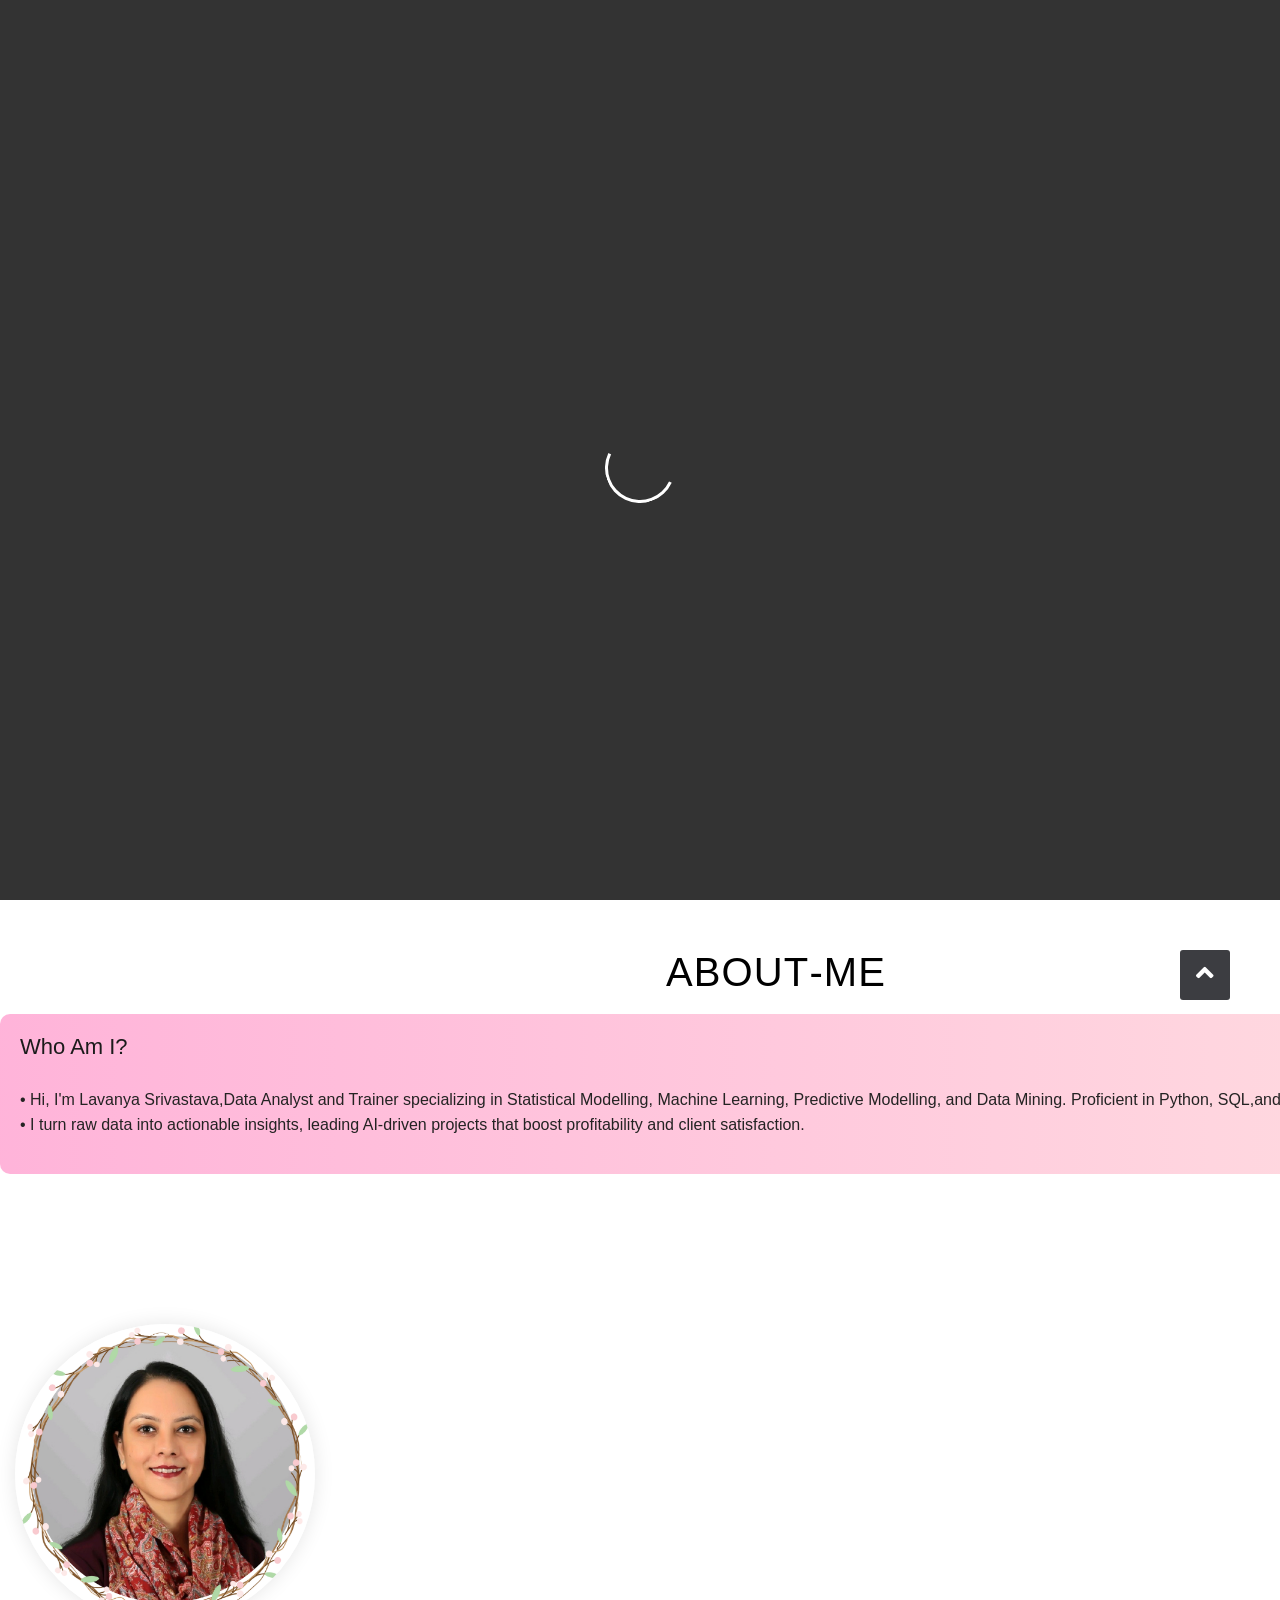
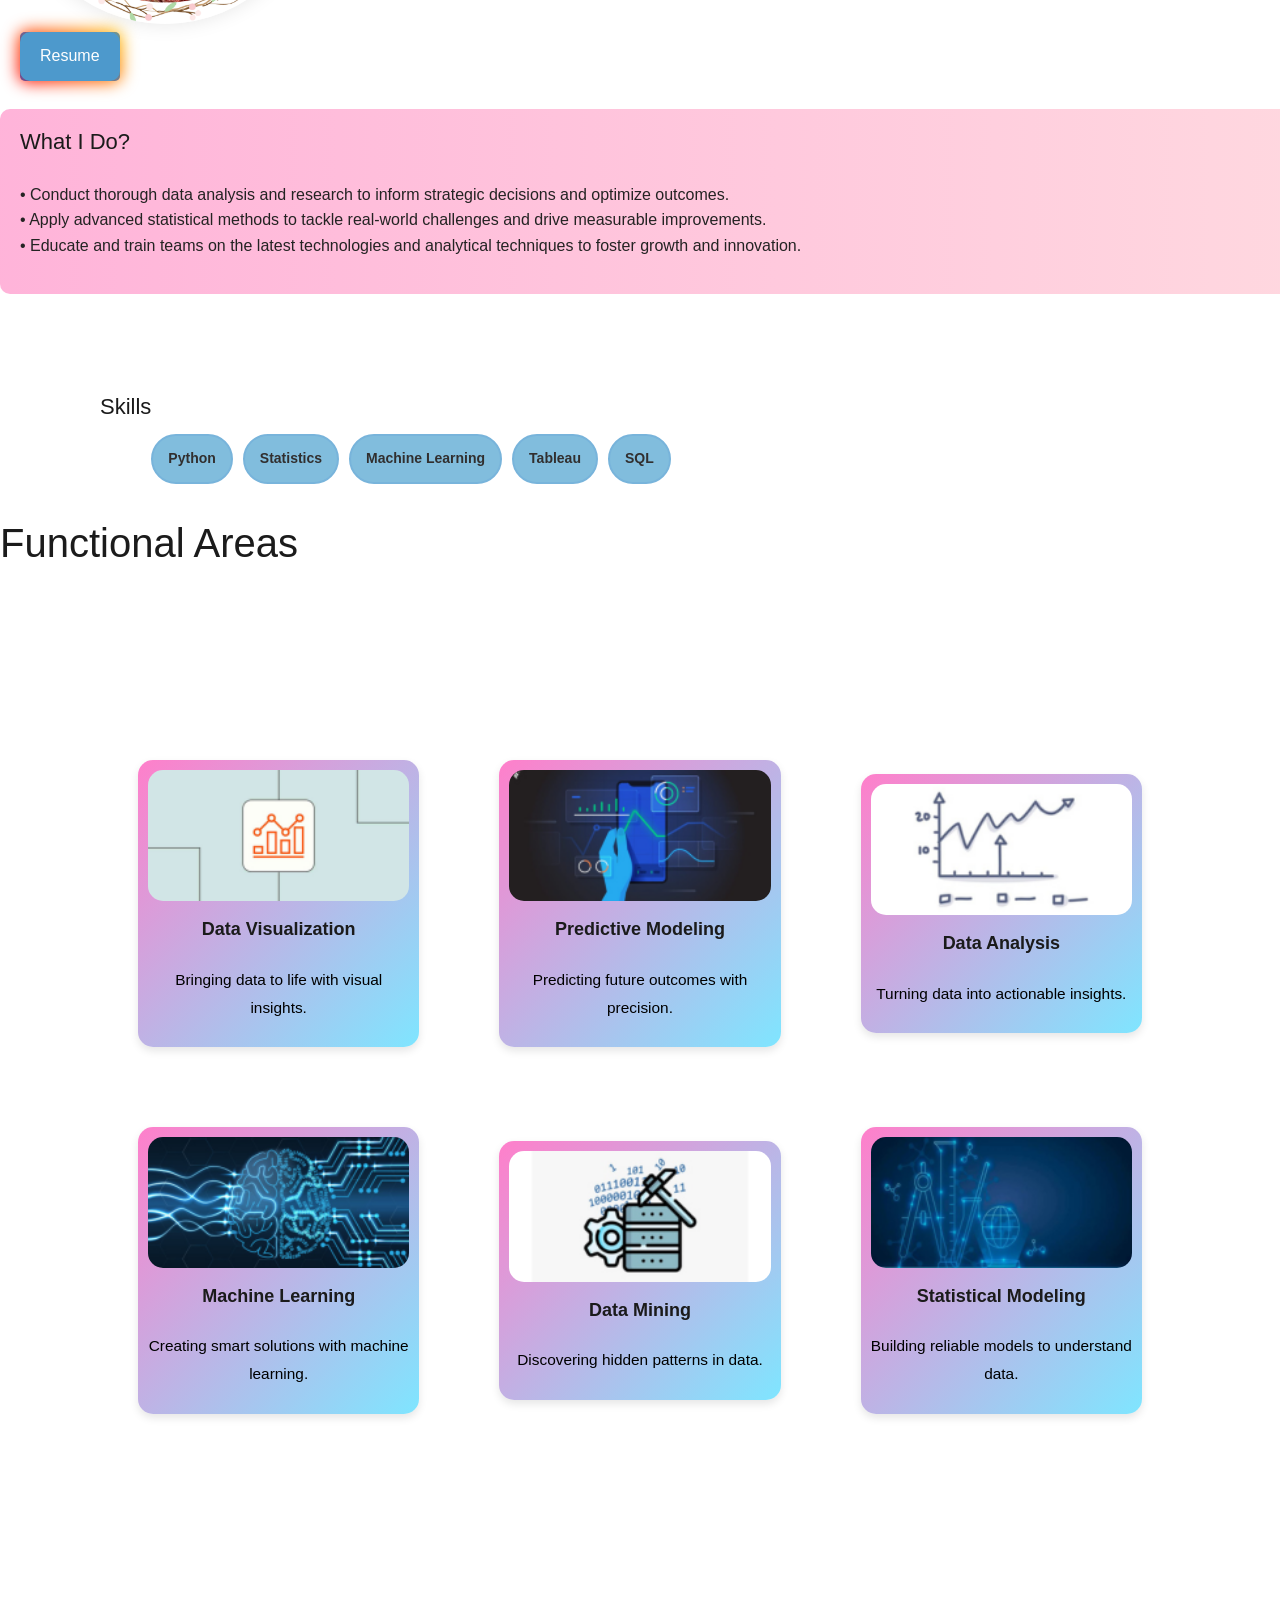
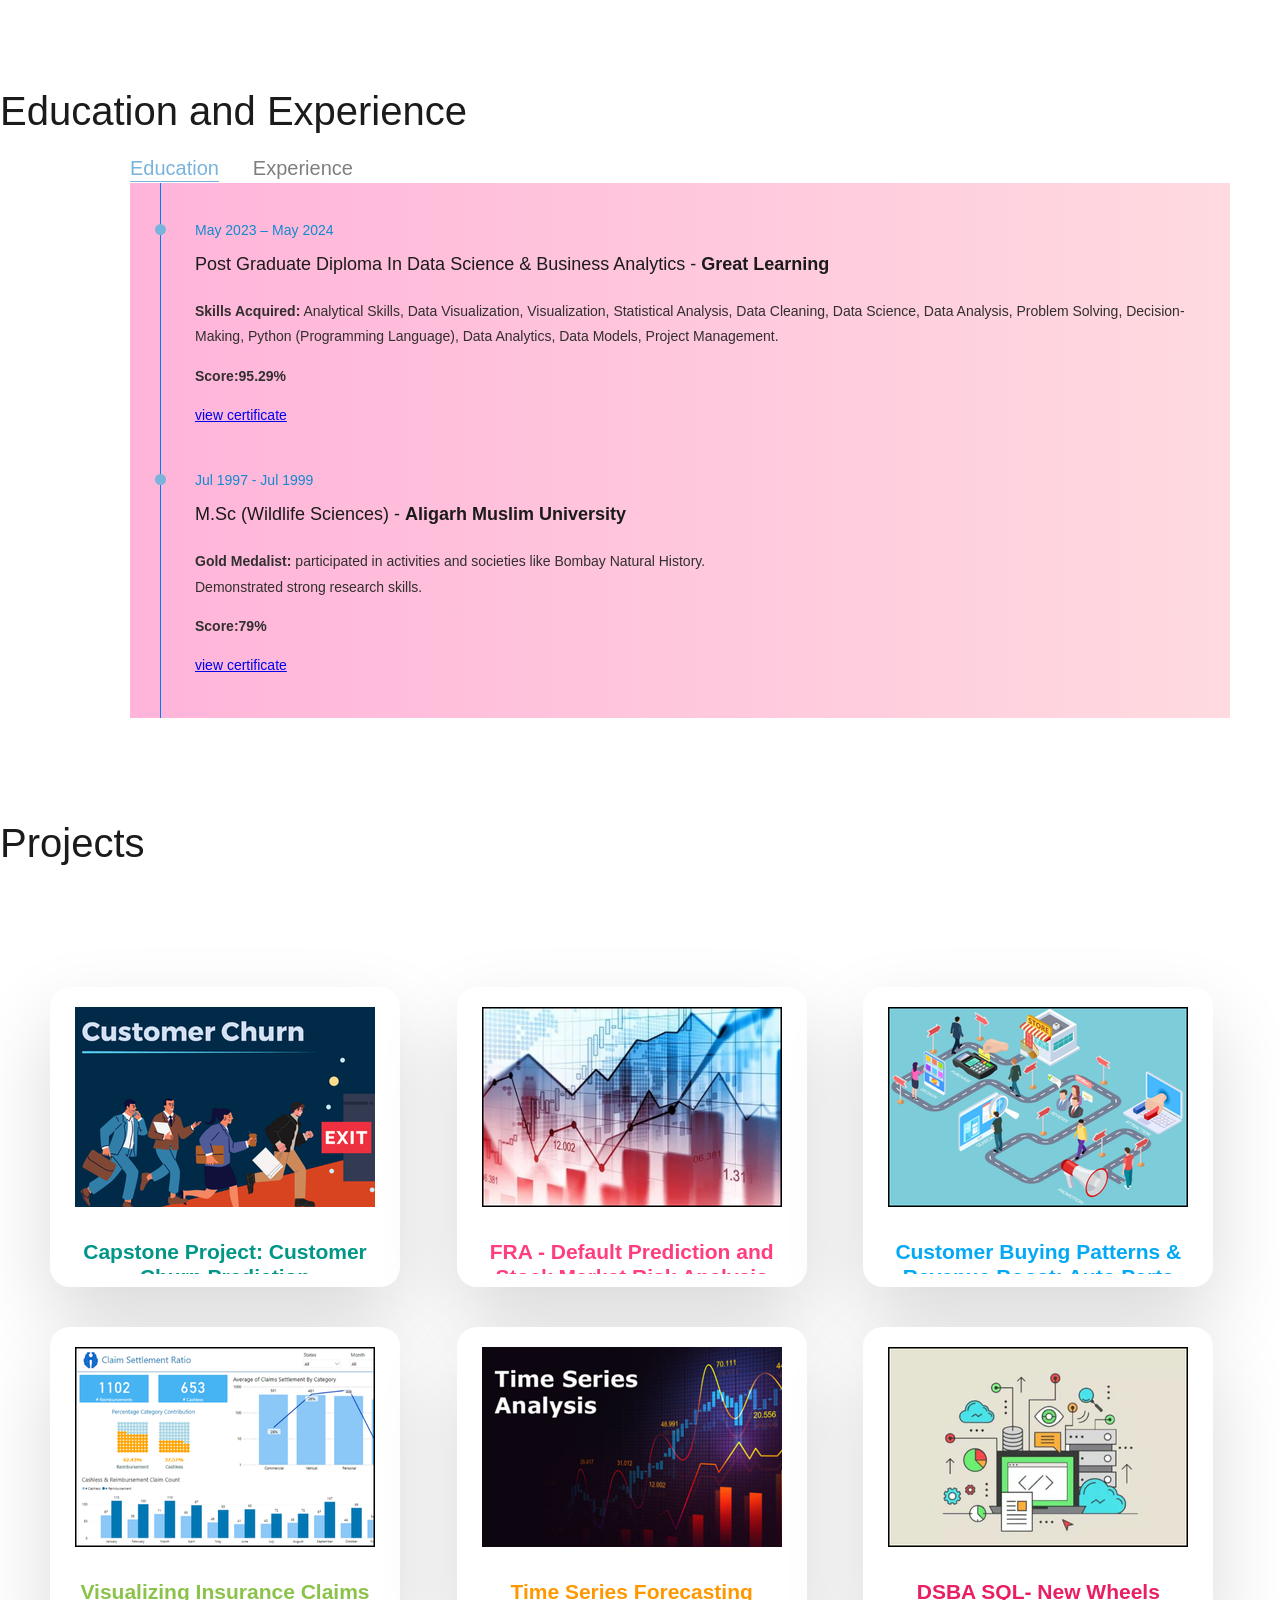
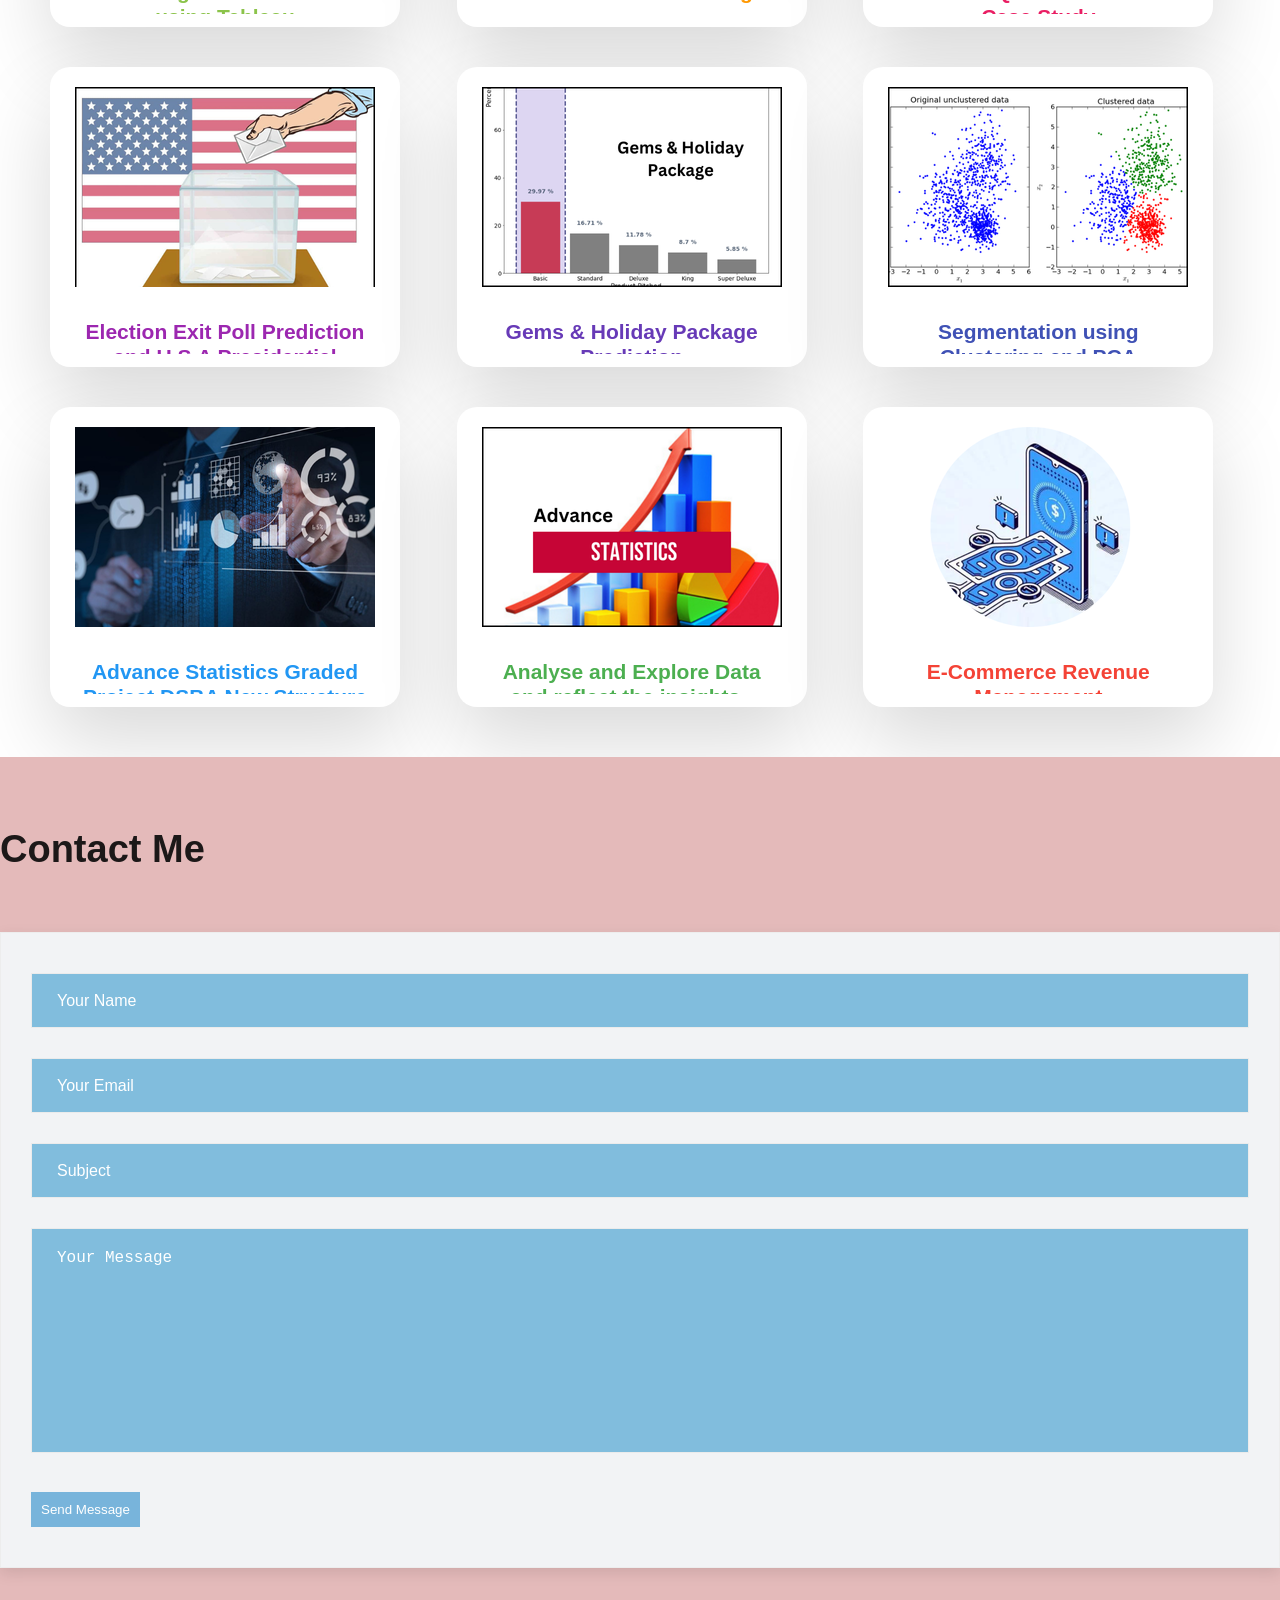
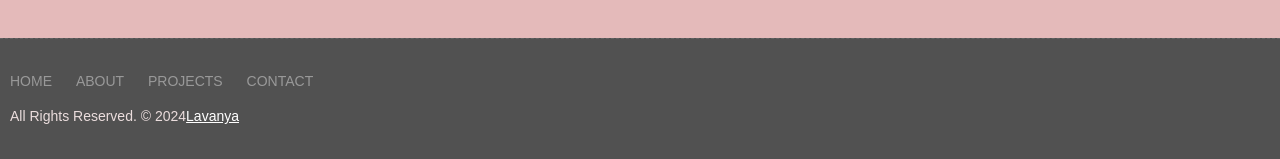
==== index.html @ cb9bb20f "Lavanya PortFolio" ====
<!DOCTYPE html>
<html lang="en">
<head>
<!-- Basic -->
<meta charset="utf-8">
<meta http-equiv="X-UA-Compatible" content="IE=edge">

<!-- Mobile Metas -->
<meta name="viewport" content="width=device-width, minimum-scale=1.0, maximum-scale=1.0, user-scalable=no">

<!-- Site Metas -->
<title> Lavanya Portfolio </title>
<meta name="keywords" content="">
<meta name="description" content="">
<meta name="author" content="">

<!-- Site Icons -->
<link rel="shortcut icon" href="images/logo.png" type="image/x-icon" style="border-radius: 50%;" />
<link rel="apple-touch-icon" href="images/apple-touch-icon.png">

<!-- Bootstrap CSS -->
<link rel="stylesheet" href="css/bootstrap.min.css">
<!-- Site CSS -->
<link rel="stylesheet" href="css/style.css">


<link rel="stylesheet" href="https://cdnjs.cloudflare.com/ajax/libs/font-awesome/5.15.3/css/all.min.css" />

<!-- Add Font Awesome CSS -->
<link rel="stylesheet" href="https://cdnjs.cloudflare.com/ajax/libs/font-awesome/5.15.3/css/all.min.css">
    <link rel="stylesheet" href="https://cdnjs.cloudflare.com/ajax/libs/font-awesome/5.15.4/css/all.min.css" integrity="sha512-Yh+uHI41h/iIyAo+Wwy6Gp0iqyQj8bUS3UitBzSQV31hOMV66GzeWJshlUk41omnhJ5KWjIGQ8m3orvNZos4xA==" crossorigin="anonymous" referrerpolicy="no-referrer" />


</head>
<!-- Google tag (gtag.js) -->
<script async src="https://www.googletagmanager.com/gtag/js?id=G-E72XQ9P5CW"></script>
<script>
    window.dataLayer = window.dataLayer || [];
    function gtag() { dataLayer.push(arguments); }
    gtag('js', new Date());

    gtag('config', 'G-E72XQ9P5CW');
</script>

<!--main website code starts-->

<body id="page-top" class="politics_version">

    <!-- LOADER -->
    <div id="preloader">
        <div id="main-ld">
            <div id="loader"></div>
        </div>
    </div><!-- end loader -->
    <!-- END LOADER -->

    <!--custom gpt-->
    <script>
        window.GPTTConfig = {
            uuid: "3f1c88c50da64a1597ef0f6cba56510e",
        }
    </script>
    <script src="https://app.gpt-trainer.com/widget-asset.min.js" defer>
    </script>

    <!-- Navigation -->
    <nav class="navbar navbar-expand-lg navbar-dark fixed-top" id="mainNav">
      <div class="header">
        <ul class="navigation">
            <li><a href="#home">Home</a></li>
            <li><a href="#about">About me</a></li>
            <li><a href="#experience">Experience</a></li>
        <li><a href="#Project">Projects</a></li>
            <li><a href="#contact">Contact</a></li>
            <span class="toggleMenu"></span>
        </ul>
        <script>
        let toggleMenu = document.querySelector('.toggleMenu');
            let navigation = document.querySelector('.navigation');
            toggleMenu.onclick=function(){
                navigation.classList.toggle('active');
            }
            </script>
   <script>
    document.addEventListener('DOMContentLoaded', function() {
    const aboutSection = document.querySelector('.about'); // Select the About section
    const defaultScrollHeight = 500; // Adjust this value as needed

    // Scroll to the About section with a default scroll height on page load
    window.scrollTo({
        top: aboutSection.offsetTop + defaultScrollHeight,
        behavior: 'auto' // 'auto' can be used for immediate scroll without animation
    });
});


    </script>
       
    </div>
        
    </nav>  
<!--End of Navigation-->

<!--Home-Section-->
    <section id="home" class="main-banner parallaxie" style="background: url('images/bg1.jpg')">
      <div class="heading">
          <h1>Hello !</h1>
          <p>
           <b>I'm Lavanya Srivastava.</b> Welcome to my website. 

            <br>Scroll down to know more about my work!
            </p>


          <h3 class="cd-headline clip is-full-width">
              <span>I do</span>
              <span class="cd-words-wrapper">
                  <b class="is-visible">Data Analysis</b>
                  <b>Data Visualization</b>
                  <b>Data Mining</b>
                  <b>Statistical Modelling</b>
                  <b>Machine Learning</b>
                  <b>Predictive Modelling</b>
                  <!-- Add more skills-->
              </span>
          </h3>

        

          <!-- <div class="button-wrapper text-center">
              <a id="hireMeLink" href="#" class="btn btn-primary">Ping me</a>
          </div> -->
          <!-- Icon links -->
          <div class="icon-links">
              <a href="https://www.linkedin.com/in/lavanya-srivastava-2a2aba54" target="_blank" class="icon-link">
                  <i class="fab fa-linkedin-in"></i>
              </a>
              <a href="https://github.com/lavanya1402" target="_blank" class="icon-link">
                  <i class="fab fa-github"></i>
              </a> 
              <a href="mailto:lavanya.sriva@gmail.com" class="icon-link">
                  <i class="far fa-envelope"></i>
              </a>
          </div>
          <!-- CSS Styles for the icons -->
          <style>
              .icon-links {
                  display: flex;
                  justify-content: center;
                  align-items: center;
                  margin-top: 20px;
              }

              .icon-link {
                  display: inline-flex;
                  justify-content: center;
                  align-items: center;
                  width: 60px;
                  height: 60px;
                  border-radius: 50%;
                  background-color: #333;
                  color: #fff;
                  margin: 0 10px;
                  font-size: 24px;
                  text-decoration: none;
                  transition: background-color 0.3s;
              }

              .icon-link:hover {
                  background-color: #555;
              }
          </style>
          <style>
              .btn {
                  display: inline-block;
                  padding: 12px 24px;
                  font-size: 16px;
                  background-color: white;
                  color: black;
                  text-decoration: none;
                  transition: background-color 0.3s;
              }

              .btn:hover {
                  background-color: rgb(0, 0, 0);
                  color: white;
              }
              
          </style>
     
  </section>
   
  
  <svg id="clouds" class="hidden-xs" xmlns="http://www.w3.org/2000/svg" version="1.1" width="100%" height="100" viewBox="0 0 85 100" preserveAspectRatio="none">
    <path d="M-5 100 Q 0 20 5 100 Z 
        M0 100 Q 5 0 10 100
        M5 100 Q 10 30 15 100
        M10 100 Q 15 10 20 100
        M15 100 Q 20 30 25 100
        M20 100 Q 25 -10 30 100
        M25 100 Q 30 10 35 100
        M30 100 Q 35 30 40 100
        M35 100 Q 40 10 45 100
        M40 100 Q 45 50 50 100
        M45 100 Q 50 20 55 100
        M50 100 Q 55 40 60 100
        M55 100 Q 60 60 65 100
        M60 100 Q 65 50 70 100
        M65 100 Q 70 20 75 100
        M70 100 Q 75 45 80 100
        M75 100 Q 80 30 85 100
        M80 100 Q 85 20 90 100
        M85 100 Q 90 50 95 100
        M90 100 Q 95 25 100 100
        M95 100 Q 100 15 105 100 Z"
        pathfill="rgb(248, 228, 237)">
    </path>
</svg>


  </div>
  <br>
  <div>
    
    
  </div>
<!--End of Home-Section-->

<!--About-Me-->
<div class="about" id="about">
    <div class="container">
        <div class="col-md-12">

            <h2 class="section-title text-center font-weight-bold" style="font-size: 40px;">
            <div class="waviy">
                <span style="--i:1">A</span>
                <span style="--i:2">b</span>
                <span style="--i:3">o</span>
                <span style="--i:4">u</span>
                <span style="--i:5">t</span>
                <span>-</span>
                <span style="--i:7">m</span>
                <span style="--i:8">e</span>
               </div>
            </h2>
    

        </div>
        <div class="row">
            <!-- Left Column - What I Do -->
            <div class="col-md-4">
                <div class="left-container">
                    <div class="content-box left-content">
                        <h2>Who Am I?</h2>
                        <div class="message-box">
                            <p class="about-pleft">
                              • Hi, I'm Lavanya Srivastava,Data Analyst and Trainer specializing in Statistical Modelling, Machine Learning, Predictive Modelling, and Data Mining. Proficient in Python, SQL,and Tableau.<br>• I turn raw data into actionable insights, leading AI-driven projects that boost profitability and client satisfaction.

                            </p>
                        </div>
                        <div class="message-box">
                        </div>
                    </div>
                </div>
            </div>

            <!-- Middle Column - Image -->
            <div class="col-md-4 text-center">
                <div class="img">
                    <img src="images/Lavanya (1).png" alt="Lavanya" class="hi">
                </div>
                <div class="resume mt-3">
                    <a href="https://drive.google.com/file/d/1NuIVyr_RR7pRAamNFmF9pNY-WLwep6Kx/view?usp=sharing" class="btn" target="_blank">Resume</a>
                </div>

                <!-- <a href="#contact" class="btns link-item"> contact me</a> -->

            </div>

            <!-- Right Column - Who I am -->
            <div class="col-md-4">
                <div class="right-container">
                    <div class="content-box right-content">
                        <h2>What I Do?</h2>
                        <div class="message-box">
                            <p class="about-pright">
            • Conduct thorough data analysis and research to inform strategic decisions and optimize outcomes.<br>
            • Apply advanced statistical methods to tackle real-world challenges and drive measurable improvements.<br>
            • Educate and train teams on the latest technologies and analytical techniques to foster growth and innovation.
                            </p>
                        </div>
                    </div>
                </div>
            </div>
        </div>
    </div>
</div>
<style>
    .waviy {
    position:absolute;
    align-items: top;
    top: 40%;
    right: 400px;
    bottom: 370px;
    letter-spacing: -5px;
    }
    .waviy span {
    position: relative;
    display: inline-block;
    font-size: 40px;
    color: #fff;
    text-transform: uppercase;
    animation: flip 3s infinite;
    animation-delay: calc(.2s * var(--i))
    
    }
    @keyframes flip {
    0%,80% {
    transform: rotateY(360deg) 
    }
    }
    @media (max-width: 768px) {
    .waviy {
    width: 100%; /* Full width for smaller screens */
    right: 0; /* Adjust right distance */
    text-align: center; 
    }
    .waviy span {
    display: inline-block; /* Display spans horizontally */
    margin: 0 1px; /* Optional: Add margin for spacing */
    }
    
    }
    @media (max-width: 992px) {
    .waviy {
        width: 100%; /* Full width for tablets */
        right: 0; /* Adjust right distance if needed */
        text-align: center; /* Center align the spans */
    }

    .waviy span {
        display: inline-block; /* Display spans horizontally */
        margin: 0 10px; /* Add margin for spacing between spans */
    }
}
@media (max-width: 576px) {
    .waviy {
        width: 100%; /* Full width for tablets */
        right: 0; /* Adjust right distance if needed */
        text-align: center; /* Center align the spans */
        letter-spacing: -8px;
        margin-top:1%;
        font-size: 5px;
    }

    .waviy span {
        display: inline-block; /* Display spans horizontally */
        margin: 0 10px; /* Add margin for spacing between spans */
    }
}


</style>
<!--End of About-Me-->


<!-- skill section -->

<div class="about-skill">   
    <div class="skil">
        <h2>Skills</h2>
        <div class="skills">
            <div class="skill-item"><b>Python</b></div>
            <div class="skill-item"><b>Statistics</b></div>
            <div class="skill-item"><b>Machine Learning</b></div>
            <div class="skill-item"><b>Tableau</b></div>
            <div class="skill-item"><b>SQL</b></div>
        </div>
    </div>
</div>
<br>
<!--End of Skill-Section-->

<!-- functional -->
<div class="funct">

<div class="Pro">
    <h2 class="section-title text-center font-weight-bold" style="font-size: 40px;">Functional Areas</h2>

</div> <!-- end title -->
<section class="fun">
        <div class="card-container">
            <div class="cardfun glassmorphic-bg">
                <img src="images/functional areas/1.png" alt="Placeholder Image 1">
                <h3><b>Data Visualization</b></h3>
                <p>Bringing data to life with visual insights.</p>
            </div>
            <div class="cardfun glassmorphic-bg">
                <img src="images/functional areas/2.png" alt="Placeholder Image 2">
                <h3><b>Predictive Modeling</b></h3>
                <p>Predicting future outcomes with precision.</p>
            </div>
            <div class="cardfun glassmorphic-bg">
                <img src="images/functional areas/3.png" alt="Placeholder Image 3">
                <h3><b>Data Analysis</b></h3>
                <p>Turning data into actionable insights.</p>
            </div>
            <div class="cardfun glassmorphic-bg">
                <img src="images/functional areas/4.png" alt="Placeholder Image 4">
                <h3><b>Machine Learning</b></h3>
                <p>Creating smart solutions with machine learning.</p>
            </div>
            <div class="cardfun glassmorphic-bg">
                <img src="images/functional areas/5.png" alt="Placeholder Image 5">
                <h3><b>Data Mining</b></h3>
                <p>Discovering hidden patterns in data.</p>
            </div>
            <div class="cardfun glassmorphic-bg">
                <img src="images/functional areas/6.png" alt="Placeholder Image 6">
                <h3><b>Statistical Modeling</b></h3>
                <p>Building reliable models to understand data.</p>
            </div>
        </div>
    </section>
</div>
<!--End of Function Area-->



<!-- Education and Experience -->

<div class="exp" id="experience">
    <div>
        <h2 class="section-title text-center font-weight-bold" style="font-size: 40px;">Education and Experience</h2>
    </div> <!-- end title -->
    
    <div class="about-text">
        <div class="about-tabs">
            <button type="button" class="tab-item active" data-target="#education">education</button>
            <button type="button" class="tab-item" data-target="#experience">experience</button>
        </div>
        <div class="tab-content active" id="education">
            <div class="timeline">
                <div class="timeline-item">
                    <span class="date"> May 2023 – May 2024
                    </span>
                    <h4> Post Graduate Diploma in Data Science & Business Analytics - <span> Great Learning</span></h4>
                    <p><strong>Skills Acquired:</strong> Analytical Skills, Data Visualization, Visualization, Statistical Analysis, Data Cleaning, Data Science, Data Analysis, Problem Solving, Decision-Making, Python (Programming Language), Data Analytics, Data Models, Project Management.
                        <p><b>Score:95.29%</b></p><a href="#" class="proof" data-certificate="images/certificates/2.png">view certificate</a>
                    </p>
                </div>
                <div class="timeline-item">
                    <span class="date"> Jul 1997 - Jul 1999
                    </span>
                    <h4> M.Sc (Wildlife Sciences) - <span> Aligarh Muslim University</span></h4>
                    <p><strong>Gold Medalist:</strong> participated in activities and societies like Bombay Natural History.
                        <br> Demonstrated strong research skills.
                        <p><b>Score:79%</b></p><a href="#" class="proof" data-certificate="images/certificates/7.png">view certificate</a>
                    </p>
                </div>
            </div>
        </div>
    

    <div id="certificate-modal" class="modal">
        <span class="close">&times;</span>
        <img class="modal-content" id="certificate-img">
    </div>

        <div class="tab-content" id="experience">
            <div class="timeline">
                <div class="timeline-item">
                    <span class="date">Nov 2023 – Jun 2024</span>
                    <h4>Data Analyst (Intern) - <span>Neubaitics Tech Pvt Ltd, Chennai</span></h4>
                    <li>Spearheaded and executed projects and proof of concept initiatives, driving a remarkable 10 % enhancement 
                        in the organization’s financial performance.</li>
                    <li>Directed data cleaning and analysis for modelling, contributing to developing ML models using Python and 
                        resulting in a 10% improvement in model accuracy.</li>
                    <li>Teamed up with cross-functional teams, yielding a 15 % increase in project efficiency, and crafted impactful 
                        data visualizations.</li>
                       <li><b>Experience: 3 MONTHS</b></li>
                    <br><a href="#" class="proof" data-certificate="images/certificates/3.png">view certificate</a>
                </div>
                <div class="timeline-item">
                    <span class="date">Mar 2020 - Oct 2023</span>
                    <h4>Statistical Analysis Assistant<span></span></h4>
                    <li>Proficiently organized and managed large datasets to ensure accuracy and reliability in research processes.</li>
                    <li>Conducted thorough statistical analyses to support research projects, utilizing advanced statistical methods and 
                        software</li>    
                    <li>Significantly contributed to various research endeavors, providing essential insights and data-driven conclusions.</li>
                    <li>Delivered impactful presentations of research findings, effectively communicating complex data to diverse 
                        audiences</li>
                     <li><b>Experience: 3 YEARS 7 MONTHS</b></li>
                    <br><a href="#" class="proof" data-certificate="images/certificates/8.png">view certificate</a>
                </div>
                <div class="timeline-item">
                    <span class="date">Nov 2014 - Mar 2020</span>
                    <h4>Technical Trainer <span></span></h4>
                    <li>Taught at a blind school for girls in Jabalpur, Madhya Pradesh, fostering computer literacy and professional 
                        skills.</li>
                    <li>Spearheaded CSR initiatives with companies like ACC Limited, raising funds for Braille computers.
                    </li>
                    <li>Facilitated training sessions to equip students with essential computer skills for enhanced employability.</li>
                    <li>Supported placement efforts, empowering visually impaired individuals to secure meaningful employment 
                        opportunities</li>
                         <li><b>Experience: 5 YEARS 4 MONTHS</b></li>
                </div>
                <div class="timeline-item">
                    <span class="date">Aug 2013 - Aug 2014</span>
                    <h4>Assistant Professor - <span>St. Aloysius College, Jabalpur</span></h4>
                    <li>Developed and taught courses in Biostatistics and Zoology, emphasizing statistical methods and data 
                        analysis. </li>
                    <li>Integrated data driven research approaches and tools relevant to Biology. 
                    </li>
                    <li>Conducted statistical analysis and assisted in research work. 
                        Mentored students in data analysis and supervised research projects.</li>
                    <li>Collaborated with interdisciplinary teams for complex data analysis.
                        Acquired expertise in data management, visualization and continual learning in data science.</li>
                         <li><b>Experience: 1 YEAR</b></li>
                    <!-- <br><a href="#" class="proof" data-certificate="images/certificates/4.png">view certificate</a> -->
                </div>
                <div class="timeline-item">
                    <span class="date">Mar 2001 - Jul 2013</span>
                    <h4>Guest Lecturer - <span>Chinmaya Degree College, Hardwar</span></h4>
                    <li>Tailored content to align with the curriculum of forestry and wildlife management.
                        Integrated field-specific data analysis methods into the lectures. </li>
                    <li>Provided statistical analysis insights and research support during the sessions.
                        Mentored students and offered guidance for their research projects. </li>
                    <li> Engaged in interdisciplinary discussions on data analysis. 
                         Acquired expertise in data management and visualization relevant to forestry and wildlife research through 
                        these guest lecturing experiences.</li>
                         <li><b>Experience: 12 YEARS 4 MONTHS</b></li>
                    <!-- <br><a href="#" class="proof" data-certificate="images/certificates/4.png">view certificate</a> -->
                </div>
                <div class="timeline-item">
                    <span class="date">Aug 1999 - Aug 2000</span>
                    <h4>Visiting Fellow - <span>Indian Institute of Science Bangalore</span></h4>
                    <li> Contributed as a Research Assistant at the Centre for Ecological Sciences </li>
                    <li>Focused on conservation study of the Humboltia plant </li>
                    <li>Studied the plant indigenous to the Western Ghats region.</li>
                     <li><b>Experience: 1 YEAR</b></li>
                    <!-- <br><a href="#" class="proof" data-certificate="images/certificates/4.png">view certificate</a> -->
                </div>
            </div>
        </div>
    </div>
        
</div>

<script>

const tabsContainer = document.querySelector(".about-tabs"),
      aboutSection = document.querySelector(".about-text");

tabsContainer.addEventListener("click", (e) => {
    if (e.target.classList.contains("tab-item") && !e.target.classList.contains("active")) {
        tabsContainer.querySelector(".active").classList.remove("active");
        e.target.classList.add("active");
        const target = e.target.getAttribute("data-target");
        aboutSection.querySelector(".tab-content.active").classList.remove("active");
        aboutSection.querySelector(target).classList.add("active");
    }
});

// for certificate view
// script.js
document.addEventListener('DOMContentLoaded', function() {
    var modal = document.getElementById("certificate-modal");
    var modalImg = document.getElementById("certificate-img");
    var closeBtn = document.getElementsByClassName("close")[0];

    document.querySelectorAll('.proof').forEach(function(element) {
        element.addEventListener('click', function(event) {
            event.preventDefault();
            var imgSrc = event.target.getAttribute('data-certificate');
            modal.style.display = "block";
            modalImg.src = imgSrc;
        });
    });

    closeBtn.onclick = function() {
        modal.style.display = "none";
    }

    window.onclick = function(event) {
        if (event.target == modal) {
            modal.style.display = "none";
        }
    }
});


</script>
<!--End of Education&Experience-->

<br><br><br><br>



<!--Project Section-->
<div class="Pro" id="Project">
    <h2 class="section-title text-center font-weight-bold" style="font-size: 40px;">Projects</h2>

</div> <!-- end title -->
<div class="container-pro">
    
        <div class="card" style="--clr:#009688;">
            <div class="imgBx">
                <img src="images/projects/pro-image card/1-cus.png" alt="Image 1">
            </div>
            <div class="content">
                <h2>Capstone Project: Customer Churn Prediction</h2>
                
                <a href="details.html?project=1" class="view">View</a>
            </div>
        </div>
        <div class="card" style="--clr:#ff3e7f;">
            <div class="imgBx">
                <img src="images/projects/pro-image card/2-apk4.png" alt="Image 2">
            </div>
            <div class="content">
                <h2>FRA - Default Prediction and Stock Market Risk Analysis</h2>
                
                <a href="details.html?project=2" class="view">View</a>
            </div>
        </div>
        <div class="card" style="--clr:#03a9f4;">
            <div class="imgBx">
                <img src="images/projects/pro-image card/3-mark4.png" alt="Image 3">
            </div>
            <div class="content">
                <h2>Customer Buying Patterns & Revenue Boost: 
                    Auto Parts & Grocery
                    </h2>
                
                <a href="details.html?project=3" class="view">View</a>
            </div>
        </div>
        <div class="card" style="--clr:#8bc34a;">
            <div class="imgBx">
                <img src="images/projects/pro-image card/4-mafebk4.png" alt="Image 4">
            </div>
            <div class="content">
                <h2>Visualizing Insurance Claims using Tableau</h2>
                
                <a href="details.html?project=4" class="view">View</a>
            </div>
        </div>
        <div class="card" style="--clr:#ff9800;">
            <div class="imgBx">
                <img src="images/projects/pro-image card/5-jank4.png" alt="Image 5">
            </div>
            <div class="content">
                <h2>Time Series Forecasting</h2>
                
                <a href="details.html?project=5" class="view">View</a>
            </div>
        </div>
        <div class="card" style="--clr:#e91e63;">
            <div class="imgBx">
                <img src="images/projects/pro-image card/6-deck3.png" alt="Image 6">
            </div>
            <div class="content">
                <h2>DSBA SQL- New Wheels Case Study</h2>
                
                <a href="details.html?project=6" class="view">View</a>
            </div>
        </div>
        <div class="card" style="--clr:#9c27b0;">
            <div class="imgBx">
                <img src="images/projects/pro-image card/7-novk3.png" alt="Image 7">
            </div>
            <div class="content">
                <h2>Election Exit Poll Prediction and U.S.A Presidential Speech Analysis using Machine Learning</h2>
                
                <a href="details.html?project=7" class="view">View</a>
            </div>
        </div>
        <div class="card" style="--clr:#673ab7;">
            <div class="imgBx">
                <img src="images/projects/pro-image card/8.png" alt="Image 8">
            </div>
            <div class="content">
                <h2>Gems & Holiday Package Prediction</h2>
                
                <a href="details.html?project=8" class="view">View</a>
            </div>
        </div>
        <div class="card" style="--clr:#3f51b5;">
            <div class="imgBx">
                <img src="images/projects/pro-image card/9-sepk3.png" alt="Image 9">
            </div>
            <div class="content">
                <h2>Segmentation using Clustering and PCA</h2>
                
                <a href="details.html?project=9" class="view">View</a>
            </div>
        </div>
        <div class="card" style="--clr:#2196f3;">
            <div class="imgBx">
                <img src="images/projects/pro-image card/10.png" alt="Image 10">
            </div>
            <div class="content">
                <h2>Advance Statistics Graded Project DSBA New Structure</h2>
                
                <a href="details.html?project=10" class="view">View</a>
            </div>
        </div>
        <div class="card" style="--clr:#4caf50;">
            <div class="imgBx">
                <img src="images/projects/pro-image card/11.png" alt="Image 11">
            </div>
            <div class="content">
                <h2>Analyse and Explore Data and reflect the insights - SMDM Project
                </h2>
                
                <a href="details.html?project=11" class="view">View</a>
            </div>
        </div>
        <div class="card" style="--clr:#f44336;">
            <div class="imgBx">
                <img src="images/projects/pro-image card/12.png" alt="Image 12">
            </div>
            <div class="content">
                <h2>E-Commerce Revenue Management</h2>
                
                <a href="details.html?project=12" class="view">View</a>
            </div>
        </div>
    </div> 

    
     <div class="detail-view">
        <div class="detail-content">
            <h2>Detail Title</h2>
            <p>Elaborate content for the selected card. This will be replaced dynamically when a card is clicked.</p>
            <a href="#index.html#Project" class="back">Back</a>
        </div>
    </div>
</div> 
<!--End of ProjectSection-->

<!--Contact-form-->
<div id="contact" class="section db">
    <div class="container">
            <div class="section-title text-left">
                <h3 id="con"><b>Contact Me</b></h3>
                <p></p>
            </div><!-- end title -->

            <div class="row">
                <div class="col-md-12">
                    <div class="contact_form">
                        <form id="contactForm" action="mailto:lavanya.sriva@gmail.com" method="post"
                            enctype="text/plain">
                            <div class="row">
                                <div class="col-md-6">
                                    <div class="form-group">
                                        <input class="form-control" name="name" type="text" placeholder="Your Name"
                                            required>
                                    </div>
                                    <div class="form-group">
                                        <input class="form-control" name="email" type="email" placeholder="Your Email"
                                            required>
                                    </div>
                                    <div class="form-group">
                                        <input class="form-control" name="subject" type="text" placeholder="Subject"
                                            required>
                                    </div>
                                </div>
                                <div class="col-md-6">
                                    <div class="form-group">
                                        <textarea class="form-control" name="message" placeholder="Your Message"
                                            required></textarea>
                                    </div>
                                </div>
                                <div class="clearfix"></div>
                                <div class="col-lg-12 text-center">
                                    <button id="sendMessageButton" class="submit" type="submit">Send
                                        Message</button>
                                </div>
                            </div>
                        </form>
                    </div>
                </div><!-- end col -->
            </div><!-- end row -->
        </div><!-- end container -->
    </div>    <!-- end section -->
<!---->
    <script src="js/contact_me.js"></script>


    <div class="copyrights">
        <div class="container">
            <div class="footer-distributed">
                <div class="footer-left">
                    <p class="footer-links">
                        <a href="#home">Home</a>
                        <a href="#about">About</a>
                        <a href="#Project">Projects</a>
                        <a href="#contact">Contact</a>
                    </p>
                    <p class="footer-company-name">All Rights Reserved. &copy; 2024<a href="#">Lavanya</a>
                </div>
            </div>
        </div><!-- end container -->
    </div><!-- end copyrights -->

    <a href="#" id="scroll-to-top" class="dmtop global-radius"><i class="fa fa-angle-up"></i></a>

<!--End of Contact-->
    

    <!-- ALL JS FILES -->
    <script src="js/all.js"></script>
    <!-- Camera Slider -->
    <script src="js/parallaxie.js"></script>
    <script src="js/headline.js"></script>
    <!-- Contact form JavaScript -->
    <script src="js/contact_me.js"></script>
    <!-- ALL PLUGINS -->
    <script src="js/custom.js"></script>

</body>

</html>
---- css/style.css ----
/*------------------------------------------------------------------
    Version: 1.0
-------------------------------------------------------------------*/

/*------------------------------------------------------------------
    IMPORT FONTS
-------------------------------------------------------------------*/

@import url(css/font-awesome.min.css);

@import url('https://fonts.googleapis.com/css?family=Roboto+Mono:300,400,500,700');
@import url('https://fonts.googleapis.com/css?family=Source+Code+Pro:200');



@-webkit-keyframes slidein {
from {background-position: top; background-size:3000px; }
to {background-position: -100px 0px;background-size:2750px;}
}

@keyframes slidein {
from {background-position: top;background-size:3000px; }
to {background-position: -100px 0px;background-size:2750px;}

}




/*------------------------------------------------------------------
    SKELETON
-------------------------------------------------------------------*/

:root{
    --main-color : #e02f6b;
    --light-blue: rgb(19, 137, 206);
    --blue : #0000ff;
    --blue-dark : #18293c;
    --orange : #ffa500;
    --green-yellow : #cddc39;
    --pink-light : #efa2b4;
    --cyan-light : #aef1ee;
    --white : #ffffff;
    --white-alpha-40 : rgba(255,255,255,0.40);  
    --white-alpha-25 : rgba(255,255,255,0.25);
    --backdrop-filter-blur : blur(5px);
    --gradient-pint : linear-gradient(to bottom right, #ffc0cb, #ffb6c1);
}
::before,
::after{
    box-sizing: border-box;
}

body {
    color: #312f2f;
    font-size: 14px;
    font-family: 'Roboto Mono', monospace;
    line-height: 1.80857;
}

html, body{
	height: 100%;

}
body.demos .section {
    background: url(images/bg.png) repeat top center #f2f3f5;
}


#home .text,
#home .numbertext {
    display: none;
}
/*-----------------------------------------------------------------------------
 navigation animation 
 -----------------------------------------------------------------------------*/
 body {
    margin: 0;
    padding: 0;
    font-family: Arial, sans-serif;
    overflow-x: hidden; /* Prevent horizontal overflow */
    box-sizing: border-box; /* Ensure padding and borders are included in width */
}

*,
*::before,
*::after {
    box-sizing: inherit; /* Ensure all elements follow box-sizing rules */
}

.navigation {
    position: fixed; /* Keep it at the top-left corner */
    top: 0;
    left: 0;
    width: 5px;
    padding: 7px;
    height: 60px;
    background: #81bddd;
    transition: 0.5s;
    display: flex;
    align-items: center;
    justify-content: space-evenly;
    transition-delay: 0.5s;
    box-shadow: 0 10px 15px rgba(0, 0, 0, 0.05);
    z-index: 1000;
}

.navigation.active {
    width: 100%;
    background: #81bddd;
}

.navigation .toggleMenu {
    position: absolute;
    width: 60px;
    height: 60px;
    background: #81bddd; /* Updated background color */
    border-radius: 50%;
    transition: 0.5s;
    cursor: pointer;
    display: inline-flex;
    justify-content: center;
    align-items: center;
    transition-delay: 0.5s;
}

.navigation.active .toggleMenu {
    background: #81bddd; /* Ensure consistency */
    transition-delay: 0s;
    transform: translateY(60px);
    width: 30px;
    height: 30px;
    box-shadow: 0 10px 15px rgba(0, 0, 0, 0.05);
}

.navigation .toggleMenu::before {
    content: '';
    position: absolute;
    width: 30px;
    height: 3px;
    border-radius: 3px;
    background-color: #333;
    transform: translateY(-5px);
    transition: 0.5s;
    transition-delay: 0.5s;
}

.navigation .toggleMenu::after {
    content: '';
    position: absolute;
    width: 30px;
    height: 3px;
    border-radius: 3px;
    background-color: #333;
    transform: translateY(5px);
    transition: 0.5s;
    transition-delay: 0.5s;
}

.navigation.active .toggleMenu::before {
    transition-delay: 0s;
    background: #222222;
    transform: translateY(0px) rotate(45deg) scale(0.6);
}

.navigation.active .toggleMenu::after {
    background: #222222;
    transform: translateY(0px) rotate(315deg) scale(0.6);
}

.navigation li {
    list-style: none;
    transition: 0.5s;
    transform: scale(0);
}

.navigation.active li {
    transition-delay: 0.75s;
    display: flex;
    transform: scale(1);
}

.navigation li a {
    text-decoration: none; /* Remove text decoration */
    color: #333;
    text-transform: uppercase;
    letter-spacing: 0.12em;
    padding: 5px 15px;
    transition: 0.5s;
    border-radius: 20px;
}

.navigation li a:hover {
    background: #fa84ac;
    color: #fff;
}

@media (max-width: 576px) {
    .navigation {
        width: 100%; /* Full width for mobile */
        height: auto; /* Allow height to adjust based on content */
        flex-direction: column; /* Stack items vertically */
        align-items: stretch; /* Stretch items to full width */
        justify-content: flex-start; /* Align items to the top */
        padding: 0; /* Remove padding */
        box-shadow: none; /* Remove box shadow for mobile */
        position: fixed; /* Fixed position for mobile navigation */
        top: 100%; /* Align to the top of the viewport */
        left: 0; /* Align to the left of the viewport */
        background: #81bddd; /* Background color */
        z-index: 1000; /* Ensure it stays on top */
        transform: translateY(-100%); /* Initially hide off-screen */
        transition: transform 0.5s ease-in-out; /* Smooth transition */
    }
}

h1,
h2,
h3,
h4,
h5,
h6 {
    letter-spacing: 0;
    font-weight: normal;
    position: relative;
    padding: 0 0 10px 0;
    line-height: 120% !important;
    color: #1b1b1b;
    margin: 0;
}

h1 {
    font-size: 24px;
}

h2 {
    font-size: 22px;
}

h3 {
    font-size: 18px;
}

h4 {
    font-size: 16px;
}

h5 {
    font-size: 14px;
}

h6 {
    font-size: 13px;
}

h1 a,
h2 a,
h3 a,
h4 a,
h5 a,
h6 a {
    color: #131212;
    text-decoration: none !important;
    opacity: 1;
}

h1 a:hover,
h2 a:hover,
h3 a:hover,
h4 a:hover,
h5 a:hover,
h6 a:hover {
    opacity: 0.8;
}


/*------------------------------------------------------------------
    Home SECTION
-------------------------------------------------------------------*/
.home {
    padding-bottom: 90px; /* Adjust the space below the home section */
}
/* .about {
    background-image: url('');
    background-size: cover;
    background-position: center;
    padding: 10px 0;
    text-align: center;
    margin-top: 90px;
} */

.main-banner{
	height: 100%;
	position: relative;
}

.main-banner{
	display: table;
    width: 100%;
	text-align: center;
}
.main-banner::after {
    content: " ";
    position: absolute;
    top: 0;
    bottom: 0;
    left: 0;
    right: 0;
    background-color: #b31818;
    z-index: 0;
    opacity: .6;
}
.heading{
	color: #fff;
	display: table-cell;
	vertical-align: middle;
	position: relative;
	z-index: 1;
}
.heading h1{
	color: #ffffff;
	font-weight: 700;
	font-size: 62px;
	text-transform: uppercase;
}
.heading p{
	font-size: 18px;
	padding: 20px 0px;
}

.heading h3{
	color: ffffff;
}

.cd-words-wrapper {
  display: inline-block;
  position: relative;
  text-align: left;
}
.cd-words-wrapper b {
  display: inline-block;
  position: absolute;
  white-space: nowrap;
  left: 0;
  top: 0;
}
.cd-words-wrapper b.is-visible {
  position: relative;
}
.no-js .cd-words-wrapper b {
  opacity: 0;
}
.no-js .cd-words-wrapper b.is-visible {
  opacity: 1;
}

/* -------------------------------- 

xclip 

-------------------------------- */
.cd-headline.clip span {
  display: inline-block;
  padding: .2em 0;
  color: #ffffff;
  font-size: 30px;
}
.cd-headline.clip span b{
	text-transform: uppercase;
}
.cd-headline.clip .cd-words-wrapper {
  overflow: hidden;
  vertical-align: top;
}
.cd-headline.clip .cd-words-wrapper::after {
  /* line */
  content: '';
  position: absolute;
  top: 0;
  right: 0;
  width: 2px;
  height: 100%;
  background-color: #aebcb9;
}
.cd-headline.clip b {
  opacity: 0;
}
.cd-headline.clip b.is-visible {
  opacity: 1;
}


#mainNav.navbar-shrink {
    padding-top: 10px;
    padding-bottom: 10px;
    background-color: #333333;
}

#clouds{
	margin-top: -5%;
	position: relative;
	z-index: 1;
}
#clouds path {
    fill: #ffffff;
    bottom: -10px;
    overflow: hidden;
    stroke: #ffffff;
}

.section {
    display: block;
    position: relative;
    overflow: hidden;
    padding: 70px 0;
}

.noover {
    overflow: visible;
}

.noover .btn-dark {
    border: 0 !important;
}

.nopad {
    padding: 0;
}

.nopadtop {
    padding-top: 0;
}

.section.wb {
    background-color: #ffffff;
}

.section.lb {
    background-color: #f2f3f5;
}

.section.db {
    background-color: #111111;
}

.section.color1 {
    background-color: #448AFF;
}

.first-section {
    display: block;
    position: relative;
    overflow: hidden;
    padding: 16em 0 13em;
}

.first-section h2 {
    color: #ffffff;
    font-size: 68px;
    font-weight: 300;
    text-transform: capitalize;
    display: block;
    margin: 0;
    padding: 0 0 30px;
    position: relative;
}

.first-section .lead {
    font-size: 21px;
    font-weight: 300;
    padding: 0 0 40px;
    margin: 0;
    line-height: inherit;
    color: #ffffff;
}

.macbookright {
    width: 980px;
    position: absolute;
    right: -15%;
    bottom: -6%;
}

.section-title {
    display: block;
    position: relative;
    margin-bottom: 60px;
}

.section-title p {
    color: #0f0f0f;
    font-weight: 400;
    font-size: 18px;
    line-height: 33px;
    margin: 0;
}

.section-title h3 {
    font-size: 38px;
    font-weight: 500;
    line-height: 62px;
    margin: 0 0 25px;
    padding: 0;
    text-transform: none;
}

.section.colorsection p,
.section.colorsection h3,
.section.db h3 {
    color: #ffffff;
}



.btn-hover-new{
	color: #333333;
	-webkit-transition: all 0.5s;
	-moz-transition: all 0.5s;
	-o-transition: all 0.5s;
	transition: all 0.5s;
	position: relative;
	border: 1px solid #333333;
	overflow: hidden;
	padding: 0px 18px;
	display: inline-block;
}

.sim-btn{
	line-height: 50px;
	height: 50px;
	text-align: center;
	margin-right: auto;
	margin-left: auto;
	margin-top: 0px;
	cursor: pointer;
}

.btn-hover-new::after {
    content: attr(data-text);
    position: absolute;
    width: 100%;
    height: 100%;
    top: 0;
    left: 0;
    opacity: 0;
    -webkit-transform: translate(-30%, 0);
    transform: translate(-30%, 0);
    -webkit-transition: all 0.3s;
    -moz-transition: all 0.3s;
    -o-transition: all 0.3s;
    transition: all 0.3s;
}

.btn-hover-new span {
    -webkit-transition: all 0.3s;
    -moz-transition: all 0.3s;
    -o-transition: all 0.3s;
    transition: all 0.3s;
}

.btn-hover-new:hover{
	color: #ffffff;
	background-color: #333333;
}
.btn-hover-new:hover > span {
    opacity: 0;
    -webkit-transform: translate(0px,40px);
    transform: translate(0px,40px);
}
.btn-hover-new:hover::after {
    opacity: 1;
    -webkit-transform: translate(0, 0);
    transform: translate(0, 0);
}






/*-----------------------------------------------------------------------------------
 About Me 
 ------------------------------------------------------------------------------------*/

.left-container, .right-container {
     background: linear-gradient(
                to left, 
                rgba(255, 182, 193, 0.5), /* light pink with 50% opacity */
                rgba(255, 105, 180, 0.5)  /* hot pink with 50% opacity */
            );  /* Light pink gradient background */
    padding: 20px; /* Padding inside the container */
    border-radius: 10px; /* Rounded corners */
    margin-bottom: 100px; /* Space between containers */
    width: 110%; /* Set width as needed */
    margin-left:auto; /* Auto margin for centering */
    margin-right:10px; /* Auto margin for centering */
    margin-top:28px;
}





.left-container .content-box, .right-container .content-box {
    color: #242323; /* Text color */
}

.img img {
    border-radius: 50%; /* Rounded image */
    width: 300px; /* Image width */
    height: 300px; /* Image height */
    object-fit: cover; /* Maintain aspect ratio */
    /* border: 5px solid #fff; White border around image */
    box-shadow: 0 0 20px rgba(0, 0, 0, 0.1); /* Box shadow for image */
    margin-left: 15px;
    margin-top:50px;
}

.resume .btn {
    display: inline-block;
    padding: 10px 20px;
    background-color: #007bff; /* Blue button background */
    color: #fff; /* Button text color */
    text-decoration: none;
    border-radius: 5px; /* Rounded button corners */
    transition: background-color 0.3s ease; /* Smooth background color transition */
    margin-left: 20px;
}

.resume .btn:hover {
    background-color: #0056b3; /* Darker blue on hover */
}

.about-pleft, .about-pright {
    font-size: 16px; /* Font size */
    line-height: 1.6; /* Line height for readability */
}

@media (max-width: 992px) {
    .left-container, .right-container {
        width: 100%; /* Full width on tablets */
    }
    .img img{
        max-width:100%;
    }
       .about-pleft, .about-pright {
        font-size: 14px; /* Decrease font size for tablets */
    }
}

@media (max-width: 768px) {
    .left-container, .right-container {
        padding: 20px; /* Decrease padding on smaller screens */
        margin-bottom: 50px; /* Decrease margin bottom */
    }

    .img img {
        max-width: 300px;
        margin-bottom: 5%;/* Adjust image size for smaller screens */
    }

    .about-pleft, .about-pright {
        font-size: 14px; /* Decrease font size for smaller screens */
    }
    .resume .btn{
        margin-bottom: 7%;
    }
}

@media (max-width: 576px) {
    .left-container, .right-container {
        padding: 10px; /* Further decrease padding on mobile */
        margin-bottom: 30px; /* Further decrease margin bottom */
    }

    .img img {
        max-width: 300px; /* Adjust image size for mobile */
    }

    .about-pleft, .about-pright {
        font-size: 12px; /* Decrease font size for mobile */
    }
}


.about {
    background-image: url(''); 
}

.col-md-4{
    height: auto;
}



.waviy {
    position:absolute;
    align-items: top;
    top: 50%;
    right: 0px;
    bottom: 270px;
    letter-spacing: 0px; 
  }
  .waviy span {
    position: relative;
    display:none;
    font-size: 40px;
    -webkit-text-fill-color: #000000;
    text-transform: uppercase;
    animation: flip 3s infinite;
    animation-delay: calc(.2s * var(--i))
    
  }
  @keyframes flip {
    0%,80% {
      transform: rotateY(360deg) 
    }
  }
/*------------
 end of abput me
 ----------------- */


/*------------------------------------------------------------
   resume button
   ------------------------------------------------------------- */
   .btn {
    padding: 10px 30px;
    border: none;
    outline: none;
    cursor: pointer;
    position: relative;
    display: inline-flex;
    align-items: center;
    justify-content: center;
    border-radius: 12px;
    color: #fff;
    text-decoration: none;
    animation: slideTop 1s ease forwards;
    animation-delay: 2s;
    background-color: #4d99cc;
    z-index: 0;
}

.btn::after {
    content: "";
    z-index: -1;
    position: absolute;
    width: 100%;
    height: 100%;
    background-color: #4d99cc;
    left: 0;
    top: 0;
    border-radius: 10px;
    text-align: center;
}

.btn::before {
    content: "";
    background: linear-gradient(
        45deg,
        #FF0000, #FF7300, #FFFB00, #48FF00,
        #00FFD5, #002BFF, #FF00C8, #FF0000
    );
    position: absolute;
    top: -2px;
    left: -2px;
    background-size: 600%;
    z-index: -2;
    width: calc(100% + 4px);
    height: calc(100% + 4px);
    filter: blur(8px);
    animation: glowing 5s linear infinite; /* Adjusted animation time */
    transition: opacity .3s ease-in-out;
    border-radius: 10px;
    opacity: 1;
}

@keyframes glowing {
    0% { background-position: 0 0; }
    50% { background-position: 400% 0; }
    100% { background-position: 0 0; }
}

.btn:hover::before {
    opacity: 1;  
}

.btn:active::after {
    background: transparent;
}

.btn:active {
    color: #000;
    font-weight: 600;
}

.btn:hover {
    color: #000; /* Change text color on hover */
}

.btn-box {
    display: inline-block;
    padding: 12px 28px;
    background: #0ef;
    border-radius: 40px;
    font-size: 16px;
    color: #081b29;
    letter-spacing: 1px;
    text-decoration: none;
    font-weight: 600;
    opacity: 0;
    animation: slideTop 1s ease forwards;
    animation-delay: 2s;
    box-shadow: 0 0 5px #0ef,
                0 0 25px #0ef;
}

.btn-box:hover {
    box-shadow: 0 0 5px cyan,
                0 0 25px cyan,
                0 0 50px cyan,
                0 0 100px cyan,
                0 0 200px cyan;
}




/*------------------------------------------------------------------
     skills division
-------------------------------------------------------------------*/


:root {
    --main-color: #78b4db;
}

/* Base styles */
.skil {
    margin-top: 30px;
    margin-left: 100px;
    display: flex;
    flex-wrap: wrap;
}

.about-skill .skills {
    display: flex;
    flex-wrap: wrap;
    margin-top: 40px; 
}

.about-skill .skill-item {
    border: 2px solid var(--main-color);
    background: #81bddd;
    padding: 10px 15px;
    text-transform: capitalize;
    margin: 0 10px 10px 0;
    border-radius: 25px;
    transition: all 0.3s ease-in-out;
}

/* Responsive styles */
@media (max-width: 1200px) {
    .skil {
        margin-left: 50px;
    }
    .about-skill .skill-item {
        padding: 8px 12px;
    }
}

@media (max-width: 992px) {
    .skil {
        margin-left: 30px;
    }
    .about-skill .skill-item {
        padding: 6px 10px;
    }
}

@media (max-width: 768px) {
    .skil {
        margin-left: 20px;
        flex-direction: column;
        align-items: center;
    }
    .about-skill .skills {
        flex-direction: column;
        align-items: center;
    }
    .about-skill .skill-item {
        width: 80%;
        text-align: center;
        margin: 10px 0;
    }
}

@media (max-width: 576px) {
    .skil {
        margin-left: 10px;
    }
    .about-skill .skill-item {
        width: 90%;
        padding: 5px 8px;
    }
}
/*-----------------------------------------
 end of skill division 
 --------------------------------------------*/


/*--------------------------------------------------------------------------------------
 starting section functional area
 ----------------------------------------------------------------------------------------- */
 .card-container {
    display: grid;
    grid-template-columns: repeat(3, 1fr);
    gap: 80px;
    padding: 10px;
    width: 80%;
    max-width: 1200px;
    justify-content: center;
    align-items: center;
   
}
.fun{
     display: flex;
    justify-content: center;
    align-items: center;
     height: 100vh;
    margin: 0;
}
.cardfun {
    background: rgba(255, 255, 255, 0.1);
    backdrop-filter: blur(10px);
    border-radius: 15px;
    padding: 10px; /* Reduced padding */
    box-shadow: 0 4px 8px rgba(0, 0, 0, 0.1);
    text-align: center;
    transition: transform 0.2s;
    color: #fff;
}

.cardfun:hover {
    transform: scale(1.05);
}

.cardfun img {
    width: 100%;
    max-height: 200px; /* Reduced height to shorten the image */
    border-radius: 15px;
    object-fit: cover;
}

.cardfun p {
    margin-top: 15px;
    font-size: 1.1em;
}

.glassmorphic-bg {
    background: linear-gradient(135deg, rgba(255, 0, 150, 0.5), rgba(0, 204, 255, 0.5));
    border-radius: 15px;
    padding: 10px;
}

.cardfun p{
    color: #000;
}
.cardfun h3{
    margin-top: 10px;
}
/* Responsive styles */

@media (max-width: 1024px) {
    .card-container {
        grid-template-columns: repeat(2, 1fr);
        gap: 40px;
    }
    .cardfun:hover {
        transform: scale(1.05);
    }
}

/* For large smartphones and tablets */
@media (max-width: 768px) {
    .card-container {
        grid-template-columns: 1fr;
        gap: 20px;
    }

    .fun {
        height: auto;
        padding: 20px;
    }

    .cardfun:hover {
        transform: scale(1.05);
    }
}

/* For small smartphones */
@media (max-width: 480px) {
    .card-container {
        width: 75%;
        padding: 5px;
    }

    .cardfun {
        padding: 5px;
    }

    .cardfun img {
        max-height: 150px;
    }

    .cardfun p {
        font-size: 1em;
    }

    .cardfun:hover {
        transform: scale(1.05);
    }
}

/* Responsive for Nest Hub view (1024 x 600) */
@media (max-width: 1024px) and (max-height: 600px) {
    .card-container {
        grid-template-columns: repeat(2, 1fr);
        gap: 20px;
        width: 90%;
        padding: 5px;
    }

    .fun {
        height: auto;
        padding: 10px;
    }

    .cardfun {
        padding: 10px;
    }

    .cardfun img {
        max-height: 150px;
    }

    .cardfun p {
        font-size: 1em;
    }
}

/*-------------------------------------------------------------------------------------
 end of funtional areas section
 ---------------------------------------------------------------------------------------- */



 /* ----------------------------------------------------------------
 education and experience section
 ------------------------------------------------------------------- */

 .exp{
    margin-top: 150px;
}

.about-text{
    width: 100%;
    padding: 0px 90px;
    align-items: center;
    margin-left:40px ;
    margin-top: -50px;
}

.about-text h2{
    text-transform: capitalize;
    font-size: 20px;
    margin: 20px 0;
    
   
}
.about-tabs{
    margin-top: 20px;
    
}
.about-tabs .tab-item{
    padding: 2px 0;
    background-color: transparent;
    border: none;
    text-transform: capitalize;
    display: inline-block;
    color: black;
    font-size: 20px;
    cursor: pointer;
    font-weight: 500;
    margin: 0 30px 0 0;
    position: relative;
    opacity: 0.5;
    transition: all 0.2s ease;
}
.about-tabs .tab-item:last-child{
    margin: 0;
}
.about-tabs .tab-item::before{
    content: '';
    position: absolute;
    left: 0;
    bottom: 0;
    width: 0%;
    height: 1px;
    background-color: var(--main-color);
    transition: width 0.3s ease;
}
.about-tabs .tab-item:hover::before{
    width: 100%
}
.about-tabs .tab-item.active::before{
    width: 100%;
    background-color: var(--main-color);
}
.about-tabs .tab-item.active{
    color: var(--main-color);
    opacity: 1;
    cursor: auto;
}
.about-text .timeline{
    position: relative;
    /* color: #0000ff; */
     background: linear-gradient(
                to left, 
                rgba(255, 182, 193, 0.5), /* light pink with 50% opacity */
                rgba(255, 105, 180, 0.5)  /* hot pink with 50% opacity */
            ); 
    padding: 25px;
}
.about-text .timeline::before{
    content: '';
    position: absolute;
    height: 100%;
    width: 1px;
    top: 0;
    left: 30px;
    /* background-color: var(--main-color); */
    background-color: #007bff;
}
.about-text .tab-content{
    padding: 40px 0;
    display: none;
}
.about-text .tab-content.active{
    display: block;
    background-color: 5px var(--main-color);
    padding: 0px;
    
}
.about-text .timeline-item{
    margin-bottom: 30px;
    position: relative;
    padding: 10px 0 0 40px;
}
.about-text .timeline-item::before{
    content: '';
    position: absolute;
    height: 11px;
    width: 11px;
    background-color: var(--main-color);
    left: 0;
    top: 16px;
    border-radius: 50%;
}
.about-text .timeline-item:last-child{
    margin-bottom: 0;
}
.about-text .timeline-item .date{
    display: block;
    color: var(--light-blue);
    font-weight: 00;
    margin: 0 0 10px;
}
.about-text .timeline-item h4{
    font-size: 18px;
    text-transform: capitalize;
    margin: 0 0 10px;
}
.about-text .timeline-item h4 span{
    font-weight: 600;
}
.about-text .btn{
    margin: 0 15px 15px 0;
}/* Responsive styles */

/* For tablets and small laptops */
@media (max-width: 1024px) {
    .exp {
        margin-top: 3%;
    }

    .about-text {
        padding: 0px 50px;
        margin-left: 20px;
        margin-top: -30px;
    }

    .about-text h2 {
        font-size: 18px;
    }

    .about-tabs .tab-item {
        font-size: 18px;
        margin: 0 20px 0 0;
    }

    /* .about-text .timeline {
        padding: 20px;
    } */

    .about-text .tab-content {
        padding: 30px 0;
    }

    .about-text .timeline-item {
        padding: 8px 0 0 30px;
    }

    .about-text .timeline-item h4 {
        font-size: 16px;
    }
}

/* For large smartphones and tablets */
@media (max-width: 768px) {
    .exp {
        margin-top: 80px;
    }

    .about-text {
        padding: 0px 30px;
        margin-left: 10px;
        margin-top: -20px;
    }

    .about-text h2 {
        font-size: 16px;
    }

    .about-tabs .tab-item {
        font-size: 16px;
        margin: 0 15px 0 0;
    }

    .about-text .timeline {
        padding: 25px;
        margin-left: 0px;
    }

    .about-text .tab-content {
        padding: 20px 0;
    }

    .about-text .timeline-item {
        padding: 6px 0 0 25px;
    }

    .about-text .timeline-item h4 {
        font-size: 14px;
    }
}

/* For small smartphones */
@media (max-width: 480px) {
    .exp {
        margin-top: 60px;
    }

    .about-text {
        padding: 0px 10px;
        margin-left: 0px;
        margin-top: -10px;
    }

    .about-text h2 {
        font-size: 14px;
    }

    .about-tabs .tab-item {
        font-size: 14px;
        margin: 0 10px 0 0;
    }

    .about-text .timeline {
        padding: 25px;
    }

    .about-text .tab-content {
        padding: 10px 0;
    }

    .about-text .timeline-item {
        padding: 4px 0 0 20px;
    }

    .about-text .timeline-item h4 {
        font-size: 12px;
    }
}
/*------------------------------------------------------------------
    end of edu and experience section 
-------------------------------------------------------------------*/


/*------------------------------------------------------------------------------- 
cert open section
---------------------------------------------------------------------------------*/

.modal {
    display: none;
    position: fixed;
    z-index: 1;
    left: 0;
    top: 0;
    width: 100%;
    height: 100%;
    overflow: auto;
    background-color: rgb(0, 0, 0);
    background-color: rgba(0, 0, 0, 0.4);
    padding-top: 60px;
}

.modal-content {
    margin: 5% auto;
    display: block;
    width: 80%;
    max-width: 700px;
}

.close {
    position: absolute;
    top: 15px;
    right: 25px;
    color: #fff;
    font-size: 35px;
    font-weight: bold;
}

.close:hover,
.close:focus {
    color: #bbb;
    text-decoration: none;
    cursor: pointer;
}


/* ------------------------------------------------------------------------
End of cert-section
------------------------------------------------------------------------------ */


/* ------------------------------------------------------------------------
project 
------------------------------------------------------------------------------ */
.container-pro {
    display: grid;
    grid-template-columns: repeat(3, 1fr);
    gap: 40px;
    padding: 50px;
}

.card {
    position: relative;
    width: 350px;
    height: 300px;
    display: flex;
    justify-content: center;
    align-items: center;
    background: #fff;
    border-radius: 20px;
    box-shadow: 0 35px 80px rgba(0, 0, 0, 0.15);
    transition: 0.5s;
}

.card:hover,
.card.expanded {
    height: 400px;
}

.imgBx {
    position: absolute;
    top: 20px;
    width: 300px;
    height: 200px;
    background-color: #333;
    border-radius: 12px;
    transition: 0.5s;
}

.card:hover .imgBx,
.card.expanded .imgBx {
    top: -100px;
    transform: scale(0.75);
    box-shadow: 0 15px 45px rgba(0, 0, 0, 0.2);
}

.imgBx img {
    position: absolute;
    top: 0;
    left: 0;
    width: 100%;
    height: 100%;
    object-fit: cover;
}

.content {
    position: absolute;
    top: 252px;
    width: 100%;
    height: 35px;
    overflow: hidden;
    padding: 0 30px;
    text-align: center;
    transition: 0.5s;
}

.card:hover .content,
.card.expanded .content {
    top: 130px;
    height: 250px;
}

.content h2 {
    font-size: 1.5em;
    font-weight: 700;
    color: var(--clr);
}

.content p {
    color: #333;
}

.content a {
    position: relative;
    top: 15px;
    display: inline-block;
    padding: 12px 25px;
    background: var(--clr);
    color: #fff;
    text-decoration: none;
    font-weight: 500;
}
.detail-view {
    position: fixed;
    top: 50%;
    left: 50%;
    transform: translate(-50%, -50%);
    width: 80%;
    max-width: 600px;
    background: linear-gradient(145deg, rgba(255, 182, 193, 0.6), rgba(255, 105, 180, 0.4)); /* Pink transparent gradient */
    border-radius: 20px;
    padding: 20px;
    box-shadow: 0 35px 80px rgba(0, 0, 0, 0.15);
    display: none; /* Hidden by default */
    backdrop-filter: blur(10px); /* Glassmorphism effect */
}

.detail-view .detail-content {
    text-align: center;
    color: #333; /* Adjust text color for better contrast */
}

.detail-view .detail-content h2 {
    font-size: 2em;
    margin-bottom: 20px;
}

.detail-view .detail-content p {
    font-size: 1.2em;
    margin-bottom: 20px;
}

.detail-view .detail-content a {
    display: inline-block;
    padding: 12px 25px;
    background: #ff4081; /* Back button color */
    color: #fff;
    text-decoration: none;
    font-weight: 500;
    border-radius: 5px;
    transition: background 0.3s;
}

.detail-view .detail-content a:hover {
    background: #e91e63; /* Darker pink on hover */
}
@media (max-width: 768px) {
    .container-pro {
        grid-template-columns: repeat(2, 1fr);
    }

    .card {
        height: 250px;
    }

    .card .imgBx {
        height: 150px;
    }
}

/* For mobile phones (600px and below) */
@media (max-width: 576px) {
    .container-pro {
        grid-template-columns: 15fr;
    }

    .card {
        height: 8%;
    }

    .card .imgBx {
        height: 100px;
    }

    .card .content {
        padding: 10px;
    }

    .card .content h2 {
        font-size: 1.2em;
    }

    .card .content p {
        font-size: 5px;
        overflow: hidden;
    }

    .detail-content {
        width: 100%;
        padding: 15px;
    }
}
.container-pro.hidden {
    display: none;
}

@media (max-width: 1200px) {
    .container-pro {
        grid-template-columns: repeat(3, 1fr);
        gap: 30px;
        padding: 40px;
    }

    .card {
        width: 300px;
        height: 250px;
    }

    .card:hover,
    .card.expanded {
        height: 350px;
    }

    .imgBx {
        width: 250px;
        height: 150px;
    }

    .card:hover .imgBx,
    .card.expanded .imgBx {
        top: -80px;
        transform: scale(0.8);
    }

    .content {
        top: 200px;
        height: 35px;
    }

    .card:hover .content,
    .card.expanded .content {
        top: 110px;
        height: 200px;
    }

    .content h2 {
        font-size: 1.3em;
    }
}

/* For tablets and small laptops */
@media (max-width: 1024px) {
    .container-pro {
        grid-template-columns: repeat(2, 1fr);
        gap: 20px;
        padding: 30px;
    }

    .card {
        width: 280px;
        height: 220px;
    }

    .card:hover,
    .card.expanded {
        height: 320px;
    }

    .imgBx {
        width: 230px;
        height: 130px;
    }

    .card:hover .imgBx,
    .card.expanded .imgBx {
        top: -70px;
        transform: scale(0.85);
    }

    .content {
        top: 180px;
        height: 30px;
    }

    .card:hover .content,
    .card.expanded .content {
        top: 100px;
        height: 180px;
    }

    .content h2 {
        font-size: 1.2em;
    }
}

/* For large smartphones and tablets */
@media (max-width: 768px) {
    .container-pro {
        grid-template-columns: 1fr;
        gap: 15px;
        padding: 5px;
    }

    .card {
        width: 100%;
        height: 200px;
    }

    .card:hover,
    .card.expanded {
        height: 300px;
    }

    .imgBx {
        width: 90%;
        height: 120px;
    }

    .card:hover .imgBx,
    .card.expanded .imgBx {
        top: -60px;
        transform: scale(0.9);
    }

    .content {
        top: 160px;
        height: 25px;
    }

    .card:hover .content,
    .card.expanded .content {
        top: 90px;
        height: 160px;
    }

    .content h2 {
        font-size: 1.1em;
    }
}

/* For mobile phones (600px and below) */
@media (max-width: 576px) {
    .container-pro {
        grid-template-columns: 1fr;
        gap: 10px;
        padding: 10px;
    }

    .card {
        width: 100%;
        height: 180px;
    }

    .card:hover,
    .card.expanded {
        height: 280px;
    }

    .imgBx {
        width: 80%;
        height: 100px;
    }

    .card:hover .imgBx,
    .card.expanded .imgBx {
        top: -50px;
        transform: scale(0.95);
    }

    .content {
        top: 140px;
        height: 20px;
    }

    .card:hover .content,
    .card.expanded .content {
        top: 80px;
        height: 140px;
    }

    .content h2 {
        font-size: 1em;
    }

    .content p {
        font-size: 0.9em;
    }

    .content a {
        top: 10px;
        padding: 10px 20px;
    }

    .detail-content {
        width: 100%;
        padding: 15px;
    }
}

.container-pro.hidden {
    display: none;
}
/* For tablets and small laptops */
@media (max-width: 1024px) {
    .container-pro {
        grid-template-columns: repeat(2, 1fr); /* Ensure two columns */
        gap: 20px;
        padding: 30px;
    }

    .card {
        width: 100%; /* Ensure cards take full width of their container */
        height: 220px;
    }

    .card:hover,
    .card.expanded {
        height: 320px;
    }

    .imgBx {
        width: 100%; /* Ensure image box takes full width of the card */
        height: 130px;
    }

    .card:hover .imgBx,
    .card.expanded .imgBx {
        top: -70px;
        transform: scale(0.85);
    }

    .content {
        top: 180px;
        height: 30px;
    }

    .card:hover .content,
    .card.expanded .content {
        top: 100px;
        height: 180px;
    }

    .content h2 {
        font-size: 1.2em;
    }
}






/*------------------------------------------------------------------
    CONTACT
-------------------------------------------------------------------*/

.bootstrap-select {
    width: 100% \0;
    /*IE9 and below*/
}

.bootstrap-select > .dropdown-toggle {
    width: 100%;
    padding-right: 25px;
}

.has-error .bootstrap-select .dropdown-toggle,
.error .bootstrap-select .dropdown-toggle {
    border-color: #b94a48;
}

.bootstrap-select.fit-width {
    width: auto !important;
}

.bootstrap-select:not([class*="col-"]):not([class*="form-control"]):not(.input-group-btn) {
    width: 100%;
}

.bootstrap-select .dropdown-toggle:focus {
    outline: thin dotted #333333 !important;
    outline: 5px auto -webkit-focus-ring-color !important;
    outline-offset: -2px;
}

.bootstrap-select.form-control {
    margin-bottom: 0;
    padding: 0;
    border: none;
}

.bootstrap-select.form-control:not([class*="col-"]) {
    width: 100%;
}

.bootstrap-select.form-control.input-group-btn {
    z-index: auto;
}

.bootstrap-select.btn-group:not(.input-group-btn),
.bootstrap-select.btn-group[class*="col-"] {
    float: none;
    display: inline-block;
    margin-left: 0;
}

.bootstrap-select.btn-group.dropdown-menu-right,
.bootstrap-select.btn-group[class*="col-"].dropdown-menu-right,
.row .bootstrap-select.btn-group[class*="col-"].dropdown-menu-right {
    float: right;
}

.form-inline .bootstrap-select.btn-group,
.form-horizontal .bootstrap-select.btn-group,
.form-group .bootstrap-select.btn-group {
    margin-bottom: 0;
}

.form-group-lg .bootstrap-select.btn-group.form-control,
.form-group-sm .bootstrap-select.btn-group.form-control {
    padding: 0;
}

.form-inline .bootstrap-select.btn-group .form-control {
    width: 100%;
}

.bootstrap-select.btn-group.disabled,
.bootstrap-select.btn-group > .disabled {
    cursor: not-allowed;
}

.bootstrap-select.btn-group.disabled:focus,
.bootstrap-select.btn-group > .disabled:focus {
    outline: none !important;
}

.bootstrap-select.btn-group .dropdown-toggle .filter-option {
    display: inline-block;
    overflow: hidden;
    width: 100%;
    text-align: left;
}

.bootstrap-select.btn-group .dropdown-toggle .fa-angle-down {
    position: absolute;
    top: 30% !important;
    right: -5px;
    vertical-align: middle;
}

.bootstrap-select.btn-group[class*="col-"] .dropdown-toggle {
    width: 100%;
}

.bootstrap-select.btn-group .dropdown-menu {
    border: 1px solid #ededed;
    box-shadow: none;
    box-sizing: border-box;
    min-width: 100%;
    padding: 20px 10px;
    z-index: 1035;
}

.dropdown-menu > li > a {
    background-color: transparent !important;
    color: #bcbcbc !important;
    font-size: 15px;
    padding: 10px 20px;
}

.bootstrap-select.btn-group .dropdown-menu.inner {
    position: static;
    float: none;
    border: 0;
    padding: 0;
    margin: 0;
    border-radius: 0;
    -webkit-box-shadow: none;
    box-shadow: none;
}

.bootstrap-select.btn-group .dropdown-menu li {
    position: relative;
}

.bootstrap-select.btn-group .dropdown-menu li.active small {
    color: #fff;
}

.bootstrap-select.btn-group .dropdown-menu li.disabled a {
    cursor: not-allowed;
}

.bootstrap-select.btn-group .dropdown-menu li a {
    cursor: pointer;
}

.bootstrap-select.btn-group .dropdown-menu li a.opt {
    position: relative;
    padding-left: 2.25em;
}

.bootstrap-select.btn-group .dropdown-menu li a span.check-mark {
    display: none;
}

.bootstrap-select.btn-group .dropdown-menu li a span.text {
    display: inline-block;
}

.bootstrap-select.btn-group .dropdown-menu li small {
    padding-left: 0.5em;
}

.bootstrap-select.btn-group .dropdown-menu .notify {
    position: absolute;
    bottom: 5px;
    width: 96%;
    margin: 0 2%;
    min-height: 26px;
    padding: 3px 5px;
    background: #f5f5f5;
    border: 1px solid #e3e3e3;
    -webkit-box-shadow: inset 0 1px 1px rgba(0, 0, 0, 0.05);
    box-shadow: inset 0 1px 1px rgba(0, 0, 0, 0.05);
    pointer-events: none;
    opacity: 0.9;
    -webkit-box-sizing: border-box;
    -moz-box-sizing: border-box;
    box-sizing: border-box;
}

.bootstrap-select.btn-group .no-results {
    padding: 3px;
    background: #f5f5f5;
    margin: 0 5px;
    white-space: nowrap;
}

.bootstrap-select.btn-group.fit-width .dropdown-toggle .filter-option {
    position: static;
}

.bootstrap-select.btn-group.fit-width .dropdown-toggle .caret {
    position: static;
    top: auto;
    margin-top: 4px;
}

.bootstrap-select.btn-group.show-tick .dropdown-menu li.selected a span.check-mark {
    position: absolute;
    display: inline-block;
    right: 15px;
    margin-top: 5px;
}

.bootstrap-select.btn-group.show-tick .dropdown-menu li a span.text {
    margin-right: 34px;
}

.bootstrap-select.show-menu-arrow.open > .dropdown-toggle {
    z-index: 1036;
}

.bootstrap-select.show-menu-arrow .dropdown-toggle:before {
    content: '';
    border-left: 7px solid transparent;
    border-right: 7px solid transparent;
    border-bottom: 7px solid rgba(204, 204, 204, 0.2);
    position: absolute;
    bottom: -4px;
    left: 9px;
    display: none;
}

.bootstrap-select.show-menu-arrow .dropdown-toggle:after {
    content: '';
    border-left: 6px solid transparent;
    border-right: 6px solid transparent;
    border-bottom: 6px solid white;
    position: absolute;
    bottom: -4px;
    left: 10px;
    display: none;
}

.bootstrap-select.show-menu-arrow.dropup .dropdown-toggle:before {
    bottom: auto;
    top: -3px;
    border-top: 7px solid rgba(204, 204, 204, 0.2);
    border-bottom: 0;
}

.bootstrap-select.show-menu-arrow.dropup .dropdown-toggle:after {
    bottom: auto;
    top: -3px;
    border-top: 6px solid white;
    border-bottom: 0;
}

.bootstrap-select.show-menu-arrow.pull-right .dropdown-toggle:before {
    right: 12px;
    left: auto;
}

.bootstrap-select.show-menu-arrow.pull-right .dropdown-toggle:after {
    right: 13px;
    left: auto;
}

.bootstrap-select.show-menu-arrow.open > .dropdown-toggle:before,
.bootstrap-select.show-menu-arrow.open > .dropdown-toggle:after {
    display: block;
}

.bs-searchbox,
.bs-actionsbox,
.bs-donebutton {
    padding: 4px 8px;
}

.bs-actionsbox {
    float: left;
    width: 100%;
    -webkit-box-sizing: border-box;
    -moz-box-sizing: border-box;
    box-sizing: border-box;
}

.bs-actionsbox .btn-group button {
    width: 50%;
}

.bs-donebutton {
    float: left;
    width: 100%;
    -webkit-box-sizing: border-box;
    -moz-box-sizing: border-box;
    box-sizing: border-box;
}

.bs-donebutton .btn-group button {
    width: 100%;
}

.bs-searchbox + .bs-actionsbox {
    padding: 0 8px 4px;
}

.bs-searchbox .form-control {
    margin-bottom: 0;
    width: 100%;
}

select.bs-select-hidden,
select.selectpicker {
    display: none !important;
}

select.mobile-device {
    position: absolute !important;
    top: 0;
    left: 0;
    display: block !important;
    width: 100%;
    height: 100% !important;
    opacity: 0;
}


/*# sourceMappingURL=bootstrap-select.css.map */

.bootstrap-select > .btn {
    background: rgba(234, 110, 110, 0) none repeat scroll;
    font-size: 15px;
    height: 33px;
    box-shadow: none !important;
    border: 0 !important;
    padding: 0;
    width: 100%;
    color: #d76d6d !important;
}

.contact_form {
    border: 1px solid #ededed;
    box-shadow: 0 5px 14px rgba(0, 0, 0, 0.1);
    background-color: #f2f3f5;
    padding: 40px 30px;
}

.contact_form .form-control {
    background-color:#81bddd;
;
    margin-bottom: 30px;
    border: 1px solid #ebebeb;
    box-sizing: border-box;
    color: #fff;
    font-size: 16px;
    outline: 0 none;
    padding: 10px 25px;
    height: 55px;
    resize: none;
    box-shadow: none !important;
    width: 100%;
	border-radius: 0px;
}

.contact_form textarea {
    color: #bcbcbc;
    padding: 20px 25px !important;
    height: 160px !important;
}

.contact_form .form-control::-webkit-input-placeholder {
    color: #fff;
}

.contact_form .form-control::-moz-placeholder {
    opacity: 1;
    color: #bcbcbc;
}

.contact_form .form-control::-ms-input-placeholder {
    color: #bcbcbc;
}

#contact {
    background: url(images/bg1.jpg) no-repeat center center #e4baba;
    

}


#contact .section-title p{
	color: #ffffff;
   background-color:  #fa84ac;
}

.contact_form textarea.form-control{
	min-height: 225px;

}

.form-group{
position: relative;
}

.help-block{
	position: absolute;
	top: 100%;
	left: 0px;
    
}
.submit {
    background-color: #78b4db;
    color: white;
    padding: 10px; 
    border: none;
    transition: background-color 0.3s ease;
}

.submit:hover {
    background-color: #fa84ac;; /* Pink color */
}


/*------------------------------------------------------------------
    FOOTER
-------------------------------------------------------------------*/

.cac {
    background-color: #232323;
    -webkit-transition: all .3s ease-in-out;
    -moz-transition: all .3s ease-in-out;
    -ms-transition: all .3s ease-in-out;
    -o-transition: all .3s ease-in-out;
    transition: all .3s ease-in-out;
}

.cac:hover a h3 {
    color: #fff !important;
}

.cac a h3 {
    color: #999;
}

.cac h3 {
    padding: 60px 0;
    margin: 0;
    font-weight: 400;
    font-size: 20px;
    text-transform: capitalize;
    /* line-height: !important; */
}

.footer {
    padding: 90px 0 80px !important;
    color: #999;
    background-color: #1f1f1f;
}

.footer .widget-title {
    position: relative;
    display: block;
    margin-bottom: 30px;
}

.footer .widget-title small {
    color: #999;
    display: block;
    padding: 0 58px;
    text-transform: uppercase;
}

.footer .widget-title h3 {
    color: #fff;
    font-weight: 300;
    font-size: 21px;
    padding: 0;
    margin: 0;
    line-height: 1 !important;
}

.footer-links {
    list-style: none;
    padding: 0;
}

.footer-links a {
    color: #999;
}

.footer-links a:hover,
.footer a:hover {
    color: #333333 !important;
}

.footer-links li {
    margin-bottom: 10px;
    display: block;
    width: 100%;
    border-bottom: 1px dashed rgba(255, 255, 255, 0.1);
    padding-bottom: 10px;
}

.twitter-widget li {
    margin-bottom: 0;
    border: 0 !important;
}

.twitter-widget li i {
    border-right: 0 !important;
    margin-right: 0;
}

.footer-links li:last-child {
    margin-bottom: 0;
    padding-bottom: 0;
    border: 0;
}

.footer-links i {
    display: inline-block;
    width: 25px;
    margin-right: 10px;
    border-right: 1px dashed rgba(255, 255, 255, 0.1);
}

.copyrights {
    border-top: 1px dashed rgba(255, 255, 255, 0.1);
    background-color: #515151;
    box-sizing: border-box;
    width: 100%;
    text-align: left;
    padding: 30px 0px;
    overflow: hidden;
}


/* Footer left */

.footer-distributed .footer-left {
    float: left;
}

.footer-distributed .footer-links {
    margin: 0 0 10px;
    text-transform: uppercase;
    padding: 0;
}

.footer-distributed .footer-links a {
    display: inline-block;
    line-height: 1.8;
    margin: 0 10px 0 10px;
    text-decoration: none;
}

.footer-distributed .footer-company-name {
    font-weight: 300;
    margin: 0 10px;
    color: #ebdddd;
    padding: 0;
}


/* Footer right */

.footer-distributed .footer-right {
    float: right;
}


/* The search form */

.footer-distributed form {
    position: relative;
}

.footer-distributed form input {
    display: block;
    border-radius: 3px;
    box-sizing: border-box;
    background-color: #181818;
    border: none;
    font: inherit;
    font-size: 15px;
    font-weight: normal;
    color: #999;
    width: 400px;
    padding: 18px 50px 18px 18px;
}

.footer-distributed form input:focus {
    outline: none;
}


/* Changing the placeholder color */

.footer-distributed form input::-webkit-input-placeholder {
    color: #999;
}

.footer-distributed form input::-moz-placeholder {
    opacity: 1;
    color: #999;
}

.footer-distributed form input:-ms-input-placeholder {
    color: #999;
}


/* The magnify glass icon */

.footer-distributed form i {
    width: 18px;
    height: 18px;
    position: absolute;
    top: 16px;
    right: 18px;
    color: #999;
    font-size: 18px;
    margin-top: 6px;
}

.footer-distributed .footer-company-name a{
	color: #ffffff;
}

.footer-distributed .footer-company-name a:hover{
	color: #cccccc;
}

/*------------------------------------------------------------------
    MISC
-------------------------------------------------------------------*/

.dmtop.show {
    bottom: 50px;
}

.progress {
    background-color: #f2f3f5;
    border-radius: 0;
    box-shadow: none;
    height: 5px;
    margin-bottom: 20px;
    overflow: hidden;
}

.skills h3 {
    color: #999999;
    font-size: 15px;
}

.dmtop {
    background-color: #3C3D41;
    z-index: 100;
    width: 50px;
    height: 50px;
    line-height: 47px;
    position: fixed;
    bottom: -100px;
    border-radius: 3px;
    right: 50px;
    text-align: center;
    font-size: 28px;
    color: #ffffff !important;
    cursor: pointer;
    -webkit-transition: all .7s ease-in-out;
    -moz-transition: all .7s ease-in-out;
    -o-transition: all .7s ease-in-out;
    -ms-transition: all .7s ease-in-out;
    transition: all .7s ease-in-out;
}

.icon_wrap {
    background-color: #1f1f1f;
    width: 100px;
    height: 100px;
    display: block;
    line-height: 100px;
    font-size: 34px;
    color: #ffffff;
    margin: 0 auto;
    text-align: center;
    padding: 0 !important;
    border: 0 !important;
}

.stat-wrap h3 {
    font-size: 18px;
    font-weight: 400;
    color: #999 !important;
    margin: 0 !important;
    padding: 0 !important;
    line-height: 1 !important;
}

.stat-wrap p {
    font-size: 38px;
    color: #ffffff;
    margin: 0;
    font-weight: 300;
    padding: 4px 0 0;
    line-height: 1 !important;
}

#preloader {
    width: 100%;
    height: 100%;
    top: 0;
    right: 0;
    bottom: 0;
    left: 0;
    background: #333333;
    z-index: 11000;
    position: fixed;
    display: block
}


#main-ld {
  width: 70px;
  height: 70px;
  overflow: hidden;
  position: absolute;
  top: calc(50% - 17px);
  left: calc(50% - 35px);
}
#loader {
  width: 70px;
  height: 70px;
  border-style: solid;
  border-top-color: #FFF;
  border-right-color: #FFF;
  border-left-color: transparent;
  border-bottom-color: transparent;
  border-radius: 50%;
  box-sizing: border-box;
  animation: rotate 3s ease-in-out infinite;
  transform: rotate(-200deg)
}
@keyframes rotate {
  0% { border-width: 10px; }
  25% { border-width: 3px; }
  50% { 
    transform: rotate(115deg); 
    border-width: 10px;
  }
  75% { border-width: 3px;}
  100% { border-width: 10px;}
}

/*------------------------------------------------------------------
    BUTTONS
-------------------------------------------------------------------*/

.navbar-default .btn-light {
    padding: 0 20px;
    margin-left: 15px;
}

.btn {
    border: 0 !important;
}

.btn-light {
    padding: 10px 40px;
    font-size: 18px;
    border: 2px solid #ffffff !important;
    color: #ffffff;
    background-color: transparent;
}

.btn-dark {
    padding: 13px 40px;
    font-size: 18px;
    border: 1px solid #ececec !important;
    color: #1f1f1f;
    background-color: transparent;
}

.btn-light:hover,
.btn-light:focus {
    border-color: rgba(255, 255, 255, 0.6);
    color: rgba(255, 255, 255, 0.6);
}
.cert {
    max-width: 1000px;
    margin: 0 auto;
    padding: 20px;
    background-color: #f0f0f0;
    border-radius: 8px;
    box-shadow: 0 0 10px rgba(0, 0, 0, 0.1);
}

.cert-container {
    display: flex;
    justify-content: space-between;
    align-items: center;
    margin-bottom: 10px;
}

.slider-title {
    font-size: 24px;
    font-weight: bold;
}

.slider-buttons {
    display: flex;
}

.slider-button {
    background-color: #007bff;
    color: white;
    border: none;
    padding: 10px;
    cursor: pointer;
    margin-left: 5px;
    border-radius: 4px;
}

.slider-button:hover {
    background-color: #0056b3;
}

.slider-track {
    list-style-type: none;
    padding: 0;
    margin: 0;
    overflow: hidden;
}

.slider-track li {
    float: left;
}

.slide {
    padding: 0 10px;
    box-sizing: border-box;
}

.slideimg {
    width: 100%; /* Adjust as needed */
    height: auto;
    display: block;
    border-radius: 6px;
    box-shadow: 0 0 5px rgba(0, 0, 0, 0.2);
}

#con{
    color: #1c1818;
font-weight: 200;


}
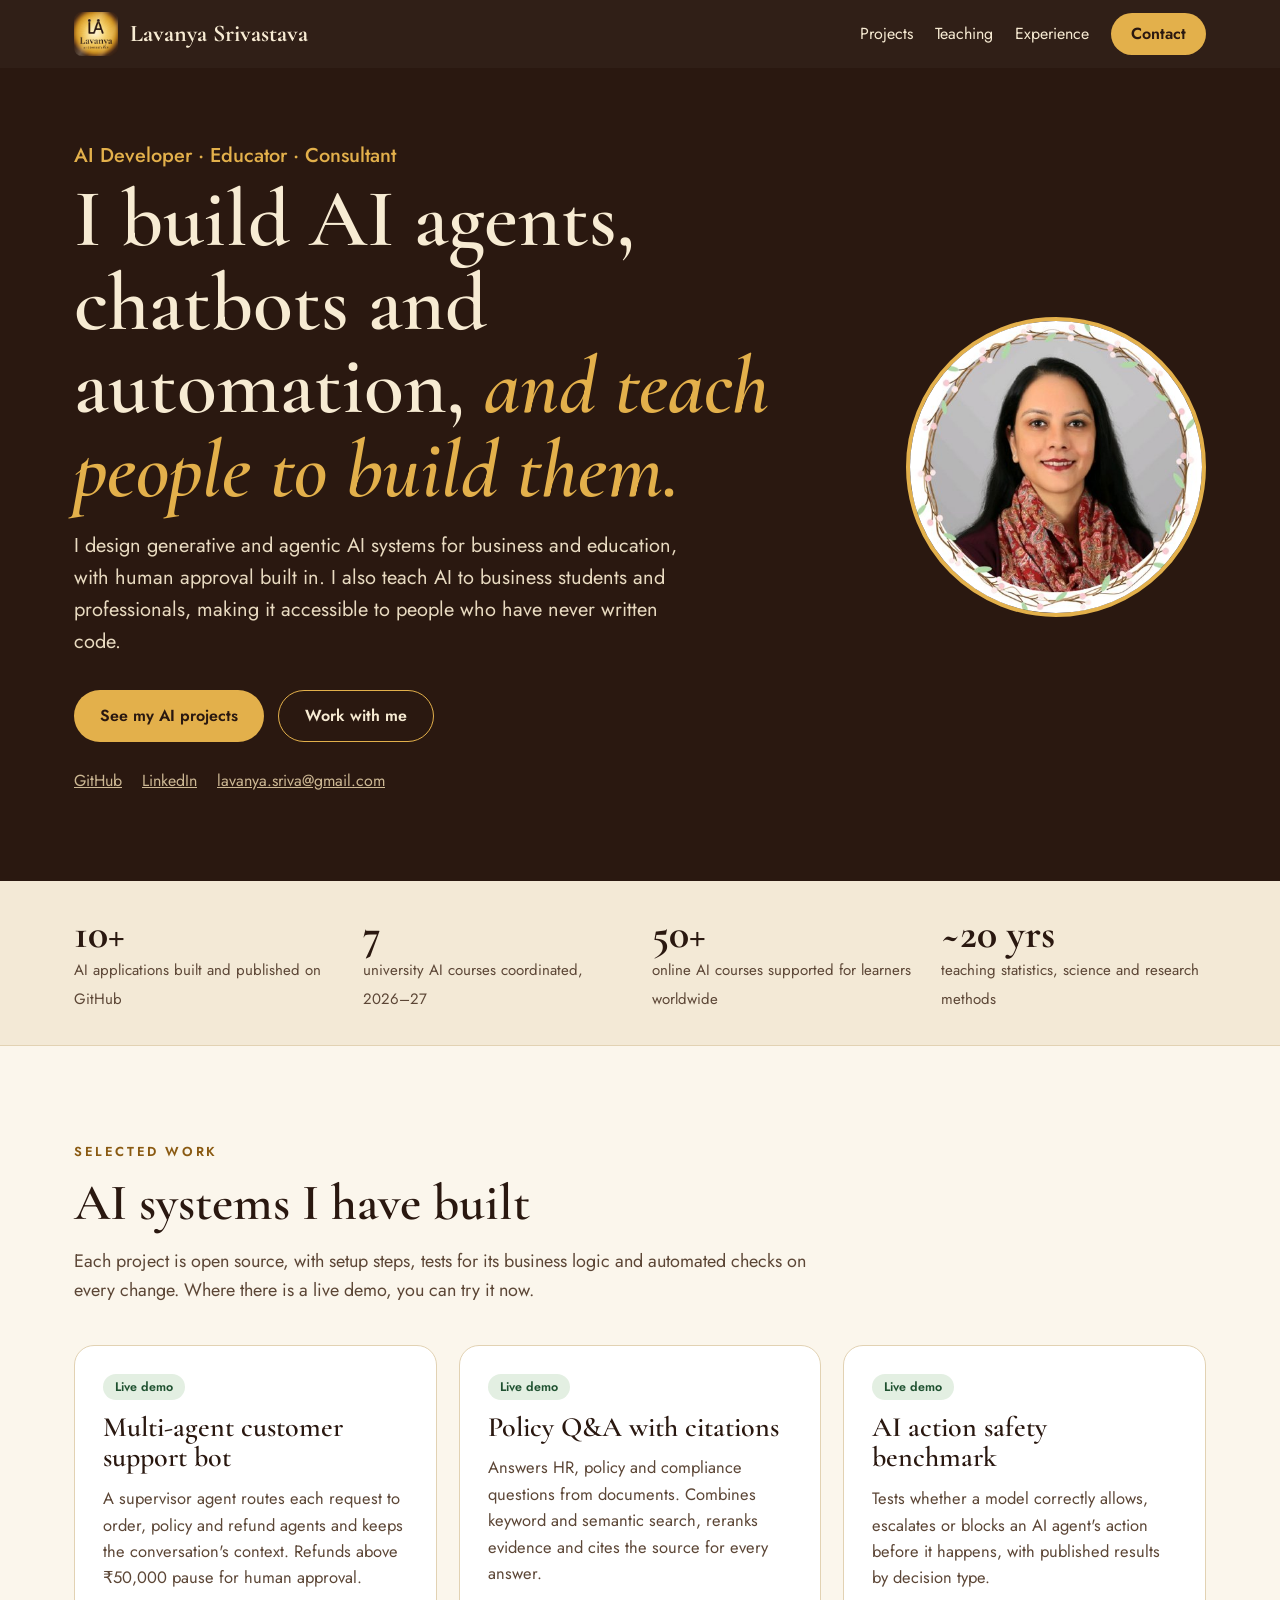
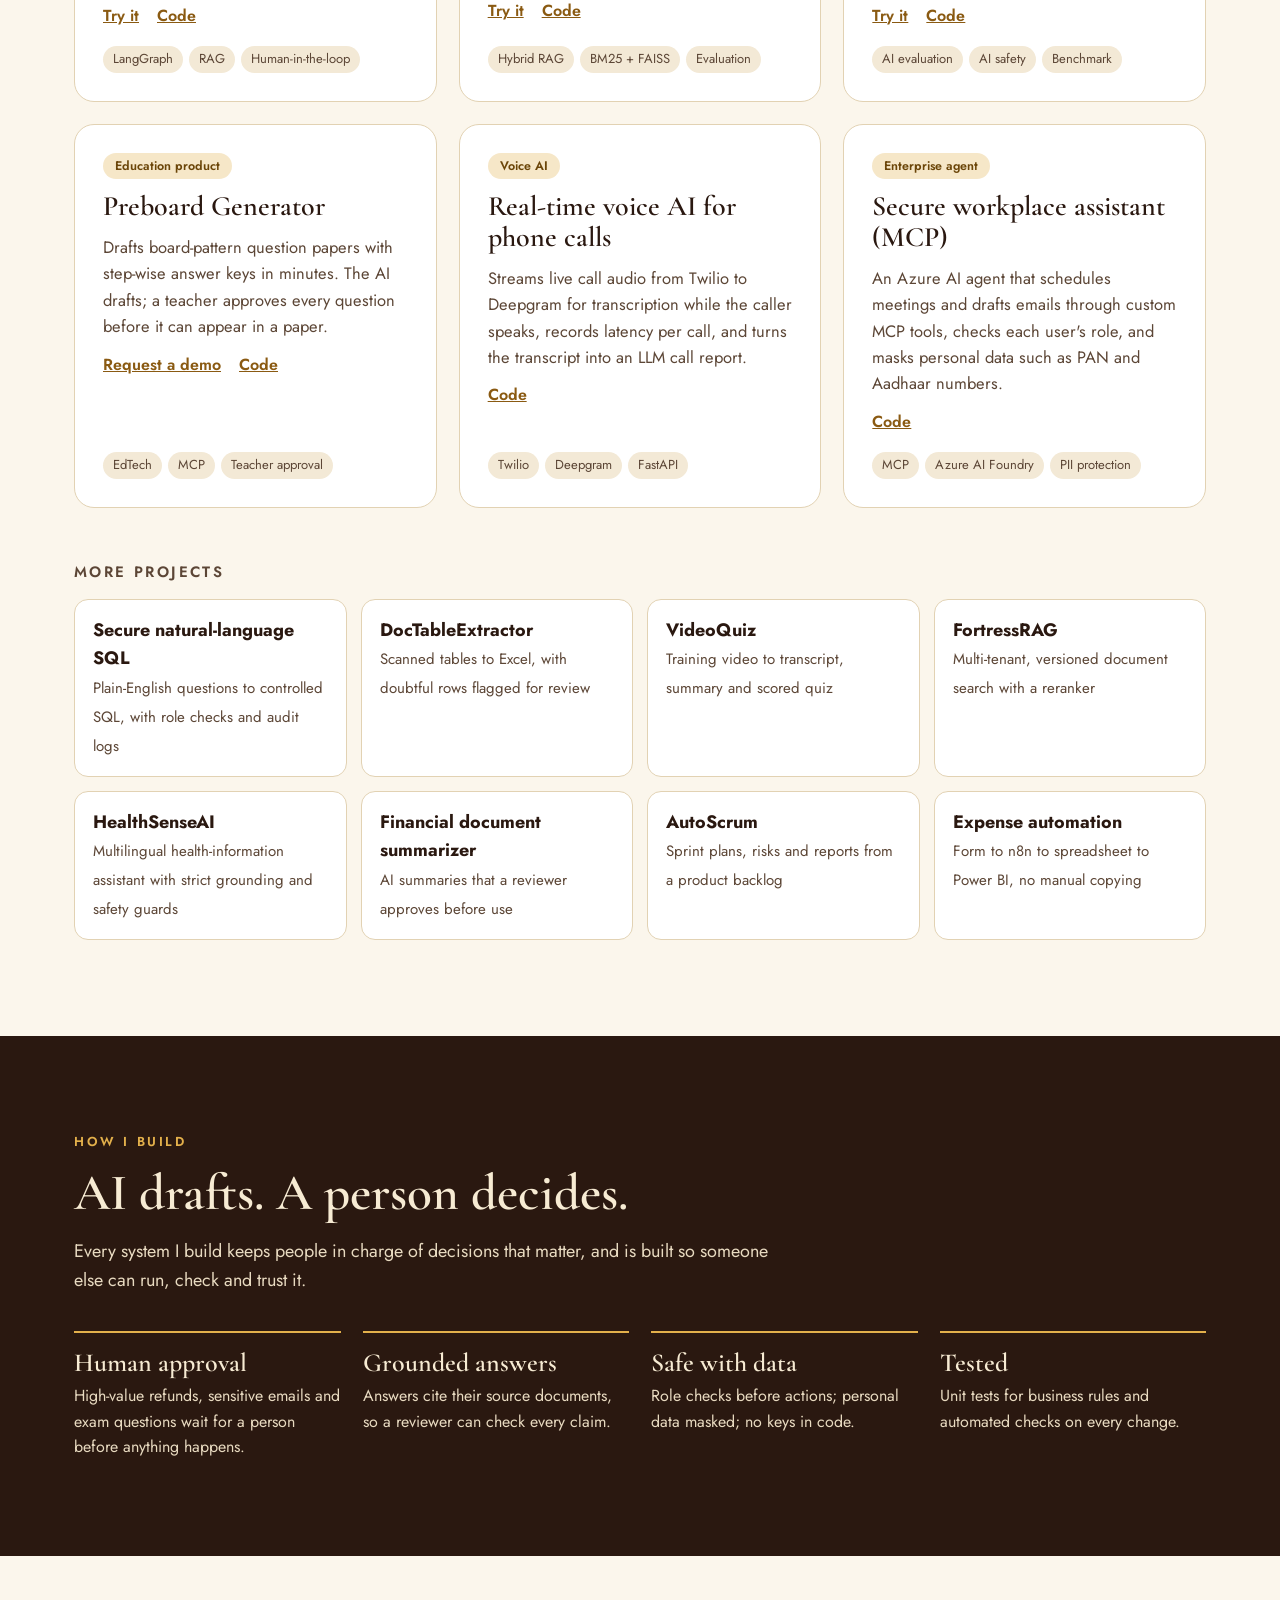
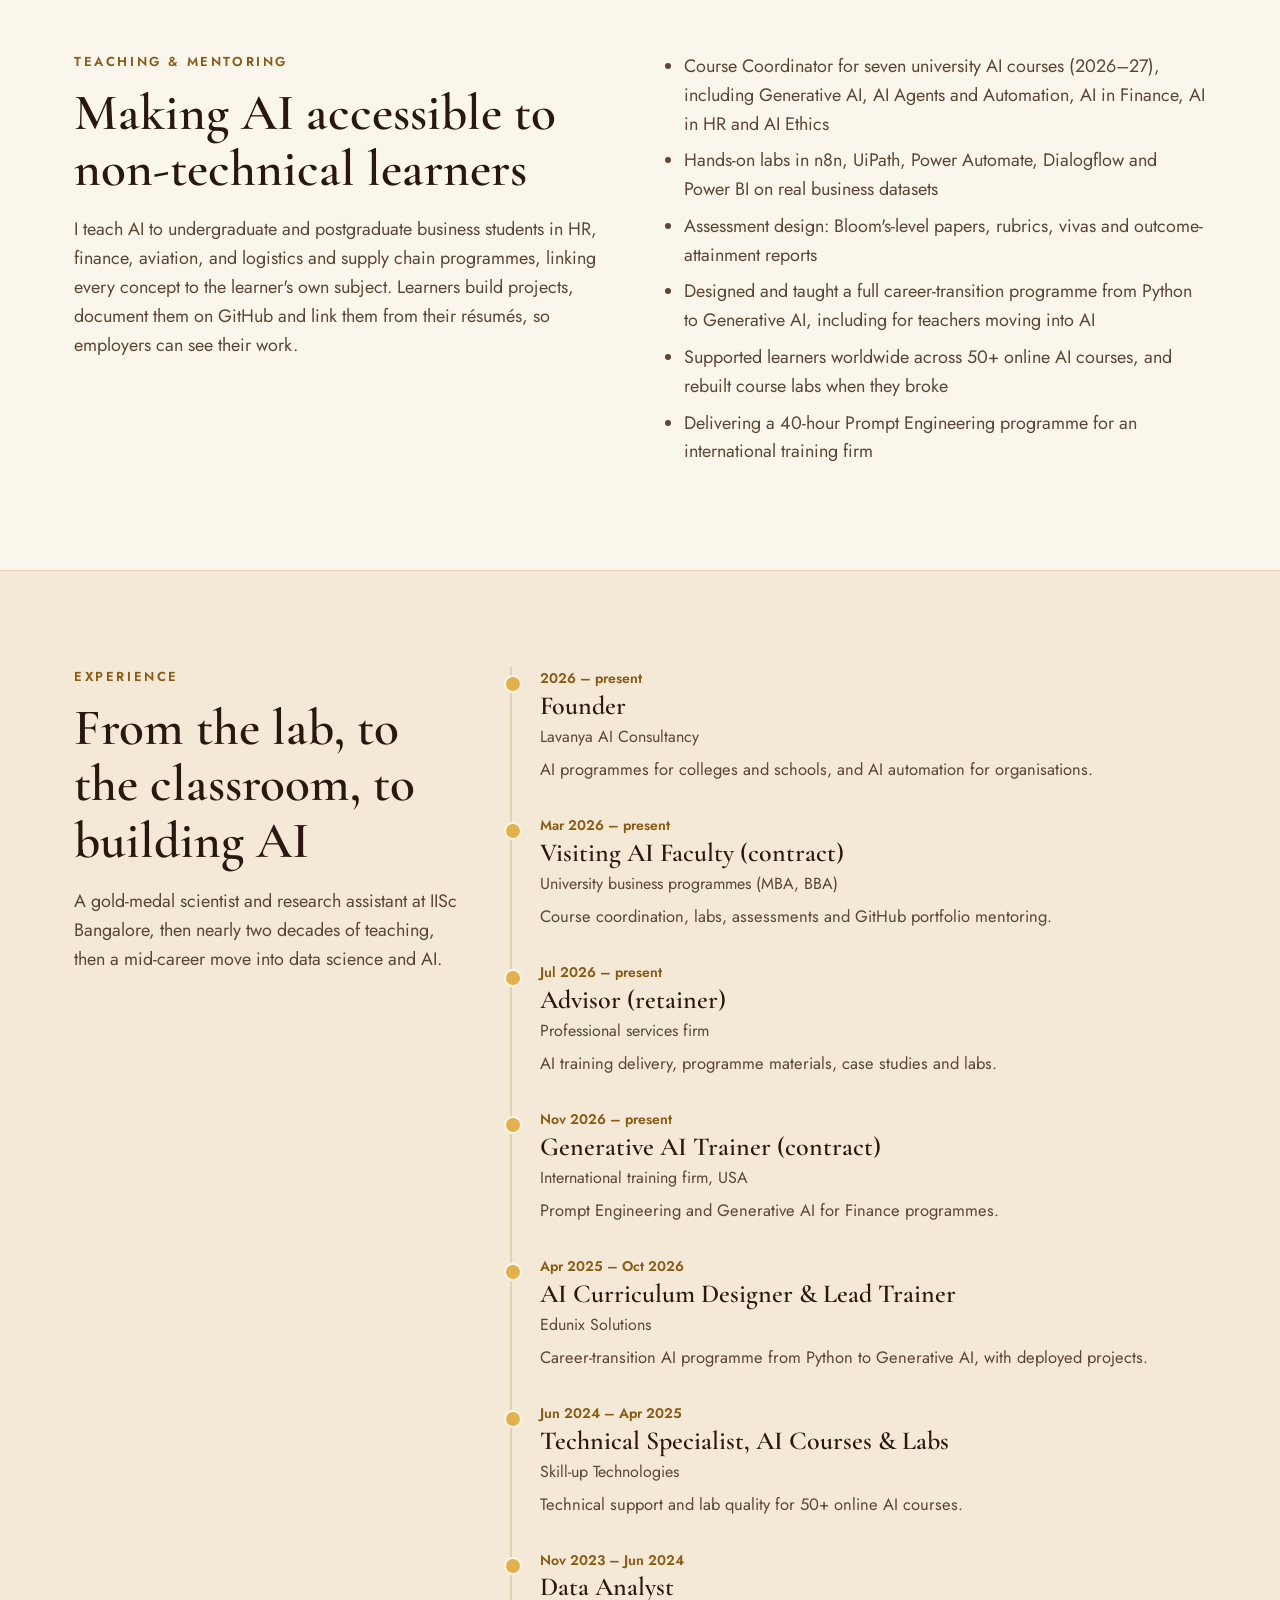
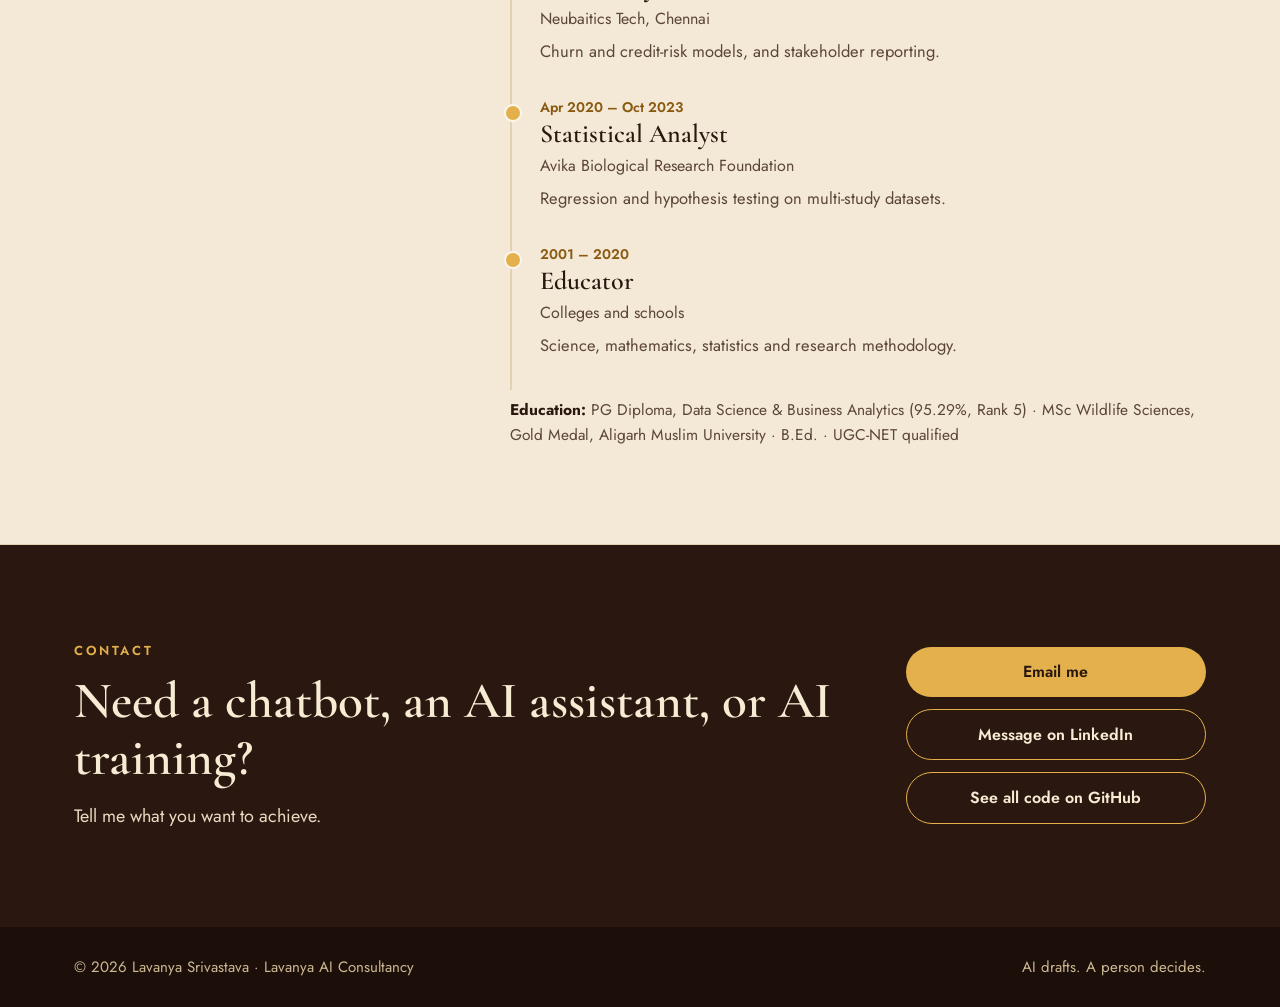
==== commit 1082c167: "Rebuild portfolio: AI developer, educator and consultant - New single-page site: AI projects with li" ====
--- a/index.html
+++ b/index.html
@@ -1,826 +1,302 @@
-<!DOCTYPE html>
+<!doctype html>
 <html lang="en">
 <head>
-<!-- Basic -->
 <meta charset="utf-8">
-<meta http-equiv="X-UA-Compatible" content="IE=edge">
-
-<!-- Mobile Metas -->
-<meta name="viewport" content="width=device-width, minimum-scale=1.0, maximum-scale=1.0, user-scalable=no">
-
-<!-- Site Metas -->
-<title> Lavanya Portfolio </title>
-<meta name="keywords" content="">
-<meta name="description" content="">
-<meta name="author" content="">
-
-<!-- Site Icons -->
-<link rel="shortcut icon" href="images/logo.png" type="image/x-icon" style="border-radius: 50%;" />
-<link rel="apple-touch-icon" href="images/apple-touch-icon.png">
-
-<!-- Bootstrap CSS -->
-<link rel="stylesheet" href="css/bootstrap.min.css">
-<!-- Site CSS -->
-<link rel="stylesheet" href="css/style.css">
-
-
-<link rel="stylesheet" href="https://cdnjs.cloudflare.com/ajax/libs/font-awesome/5.15.3/css/all.min.css" />
-
-<!-- Add Font Awesome CSS -->
-<link rel="stylesheet" href="https://cdnjs.cloudflare.com/ajax/libs/font-awesome/5.15.3/css/all.min.css">
-    <link rel="stylesheet" href="https://cdnjs.cloudflare.com/ajax/libs/font-awesome/5.15.4/css/all.min.css" integrity="sha512-Yh+uHI41h/iIyAo+Wwy6Gp0iqyQj8bUS3UitBzSQV31hOMV66GzeWJshlUk41omnhJ5KWjIGQ8m3orvNZos4xA==" crossorigin="anonymous" referrerpolicy="no-referrer" />
-
-
+<meta name="viewport" content="width=device-width, initial-scale=1">
+<title>Lavanya Srivastava — AI Developer, Educator &amp; Consultant</title>
+<meta name="description" content="Lavanya Srivastava builds AI agents, chatbots and automation for business and education, and teaches non-technical learners to build with AI.">
+<meta name="author" content="Lavanya Srivastava">
+<meta property="og:title" content="Lavanya Srivastava — AI Developer, Educator & Consultant">
+<meta property="og:description" content="AI agents, chatbots and automation for business and education. Live demos and code.">
+<meta property="og:type" content="website">
+<meta property="og:url" content="https://lavanya-portfolio.vercel.app/">
+<meta property="og:image" content="https://lavanya-portfolio.vercel.app/assets/lavanya.jpg">
+<link rel="icon" href="assets/favicon.png">
+<link rel="preconnect" href="https://fonts.googleapis.com">
+<link rel="preconnect" href="https://fonts.gstatic.com" crossorigin>
+<link href="https://fonts.googleapis.com/css2?family=Cormorant+Garamond:wght@500;600;700&family=Jost:wght@400;500;600&display=swap" rel="stylesheet">
+<style>
+:root{--ink:#2A1810;--ink2:#5C4636;--cream:#FBF6EC;--sand:#F3E9D6;--line:#E2D2B3;--gold:#E3B04B;--bronze:#8A5A12;--light:#F7EBD3;--muted:#CDB894}
+*{box-sizing:border-box}
+html{scroll-behavior:smooth}
+body{margin:0;background:var(--cream);color:var(--ink);font-family:Jost,system-ui,sans-serif;font-size:18px;line-height:1.6}
+a{color:var(--bronze)}a:hover{color:var(--ink)}
+a:focus-visible,button:focus-visible{outline:3px solid #B7791F;outline-offset:3px}
+img{max-width:100%;display:block}
+.wrap{max-width:1180px;margin:0 auto;padding:0 24px}
+.serif{font-family:"Cormorant Garamond",Georgia,serif}
+.eyebrow{font-size:13px;letter-spacing:.2em;text-transform:uppercase;font-weight:600;color:var(--bronze);margin:0 0 12px}
+h1,h2,h3{font-family:"Cormorant Garamond",Georgia,serif;font-weight:600;line-height:1.1;margin:0}
+h2{font-size:clamp(34px,4vw,52px);margin-bottom:16px}
+section{padding:96px 0}
+.skip{position:absolute;left:-999px}.skip:focus{left:16px;top:16px;background:#fff;padding:8px 12px;z-index:10}
+/* header */
+header{position:sticky;top:0;z-index:5;background:rgba(42,24,16,.97);color:var(--light)}
+header .wrap{display:flex;align-items:center;justify-content:space-between;gap:16px;flex-wrap:wrap;padding-top:12px;padding-bottom:12px}
+.brand{display:flex;align-items:center;gap:12px;color:var(--light);text-decoration:none}
+.brand img{width:44px;height:44px;border-radius:8px}
+.brand span{font-family:"Cormorant Garamond",serif;font-size:24px;font-weight:700}
+nav ul{list-style:none;margin:0;padding:0;display:flex;gap:22px;flex-wrap:wrap;align-items:center;font-size:16px}
+nav a{color:var(--light);text-decoration:none}nav a:hover{color:var(--gold)}
+.btn{display:inline-flex;align-items:center;justify-content:center;min-height:48px;padding:12px 26px;border-radius:999px;font-weight:600;text-decoration:none;font-size:16px}
+.btn-gold{background:var(--gold);color:var(--ink)}.btn-gold:hover{background:#F2CC68;color:var(--ink)}
+.btn-line{border:1.5px solid var(--gold);color:var(--light)}.btn-line:hover{background:rgba(227,176,75,.12);color:var(--light)}
+.btn-dark{background:var(--ink);color:var(--light)}.btn-dark:hover{background:#3B2418;color:var(--light)}
+/* hero */
+.hero{background:var(--ink);color:var(--light);padding:72px 0 88px}
+.hero .wrap{display:flex;flex-wrap:wrap;gap:56px;align-items:center}
+.hero-text{flex:999 1 560px;min-width:0}
+.hero h1{font-size:clamp(46px,6.4vw,86px);line-height:1.02;margin:6px 0 18px}
+.hero h1 em{color:var(--gold)}
+.hero .role{font-size:20px;color:var(--gold);font-weight:500;margin:0}
+.hero p.lead{font-size:20px;color:#E8DAC0;max-width:620px;margin:0 0 32px}
+.hero .ctas{display:flex;gap:14px;flex-wrap:wrap}
+.socials{display:flex;gap:20px;margin-top:26px;flex-wrap:wrap;font-size:16px}
+.socials a{color:var(--muted)}.socials a:hover{color:var(--gold)}
+.portrait{flex:1 1 300px;display:flex;justify-content:center}
+.portrait img{width:min(360px,100%);height:auto;aspect-ratio:1;border-radius:50%;border:4px solid var(--gold);object-fit:cover;background:#fff}
+/* stats */
+.stats{background:var(--sand);border-bottom:1px solid var(--line);padding:32px 0}
+.stats .wrap{display:grid;grid-template-columns:repeat(auto-fit,minmax(210px,1fr));gap:24px}
+.stat b{display:block;font-family:"Cormorant Garamond",serif;font-size:42px;line-height:1}
+.stat span{font-size:15px;color:var(--ink2)}
+/* projects */
+.intro{color:var(--ink2);max-width:760px;margin:0 0 40px}
+.grid{display:grid;grid-template-columns:repeat(auto-fit,minmax(310px,1fr));gap:22px}
+.card{background:#fff;border:1px solid var(--line);border-radius:20px;padding:28px;display:flex;flex-direction:column;gap:12px}
+.card h3{font-size:28px}
+.card p{margin:0;color:var(--ink2);font-size:16.5px}
+.tags{display:flex;flex-wrap:wrap;gap:6px;margin-top:auto;padding-top:6px}
+.tag{font-size:13px;background:var(--sand);color:var(--ink2);border-radius:999px;padding:3px 10px}
+.links{display:flex;gap:18px;flex-wrap:wrap;font-weight:600;font-size:16px}
+.badge{align-self:flex-start;font-size:12.5px;font-weight:600;border-radius:999px;padding:3px 12px;background:#E3EFE2;color:#1F5130}
+.badge.alt{background:#F6E7C8;color:#6B4508}
+h3.sub{font-family:Jost,sans-serif;font-size:15px;letter-spacing:.16em;text-transform:uppercase;color:var(--ink2);margin:56px 0 18px}
+.mini{display:grid;grid-template-columns:repeat(auto-fit,minmax(260px,1fr));gap:14px}
+.mini a{display:block;background:#fff;border:1px solid var(--line);border-radius:14px;padding:16px 18px;text-decoration:none;color:var(--ink)}
+.mini a:hover{border-color:var(--bronze)}
+.mini b{display:block}.mini span{font-size:15px;color:var(--ink2)}
+/* standards */
+.dark{background:var(--ink);color:var(--light)}
+.dark .eyebrow{color:var(--gold)}
+.dark p{color:#E8DAC0}
+.std{display:grid;grid-template-columns:repeat(auto-fit,minmax(230px,1fr));gap:22px;margin-top:36px}
+.std div{border-top:2px solid var(--gold);padding-top:16px}
+.std h3{font-size:26px;margin-bottom:6px;color:var(--light)}
+.std p{margin:0;font-size:16px}
+/* teaching */
+.split{display:flex;flex-wrap:wrap;gap:48px}
+.split>div{flex:1 1 420px;min-width:0}
+ul.ticks{padding-left:20px;color:var(--ink2);margin:0}
+ul.ticks li{margin-bottom:8px}
+/* timeline */
+.tl{list-style:none;margin:0;padding:0;border-left:2px solid var(--line)}
+.tl li{position:relative;padding:0 0 32px 28px}
+.tl li::before{content:"";position:absolute;left:-8px;top:8px;width:14px;height:14px;border-radius:50%;background:var(--gold);border:2px solid var(--cream)}
+.tl .when{font-size:14px;color:var(--bronze);font-weight:600}
+.tl h3{font-size:26px;margin:2px 0 4px}
+.tl .org{font-size:16px;color:var(--ink2);margin-bottom:6px}
+.tl p{margin:0;color:var(--ink2);font-size:16.5px}
+/* contact */
+.contact .wrap{display:flex;flex-wrap:wrap;gap:40px;align-items:center;justify-content:space-between}
+.contact .ctas{display:flex;flex-direction:column;gap:12px;flex:1 1 300px}
+footer{background:#1C0F09;color:var(--muted);font-size:15px;padding:28px 0}
+footer .wrap{display:flex;flex-wrap:wrap;gap:12px;justify-content:space-between}
+footer a{color:var(--muted)}
+@media (max-width:640px){header{position:static}section{padding:68px 0}nav ul{gap:14px;font-size:15px}.hero{padding-top:48px}}
+@media (prefers-reduced-motion:reduce){html{scroll-behavior:auto}}
+</style>
 </head>
-<!-- Google tag (gtag.js) -->
-<script async src="https://www.googletagmanager.com/gtag/js?id=G-E72XQ9P5CW"></script>
-<script>
-    window.dataLayer = window.dataLayer || [];
-    function gtag() { dataLayer.push(arguments); }
-    gtag('js', new Date());
-
-    gtag('config', 'G-E72XQ9P5CW');
-</script>
-
-<!--main website code starts-->
-
-<body id="page-top" class="politics_version">
-
-    <!-- LOADER -->
-    <div id="preloader">
-        <div id="main-ld">
-            <div id="loader"></div>
-        </div>
-    </div><!-- end loader -->
-    <!-- END LOADER -->
-
-    <!--custom gpt-->
-    <script>
-        window.GPTTConfig = {
-            uuid: "3f1c88c50da64a1597ef0f6cba56510e",
-        }
-    </script>
-    <script src="https://app.gpt-trainer.com/widget-asset.min.js" defer>
-    </script>
-
-    <!-- Navigation -->
-    <nav class="navbar navbar-expand-lg navbar-dark fixed-top" id="mainNav">
-      <div class="header">
-        <ul class="navigation">
-            <li><a href="#home">Home</a></li>
-            <li><a href="#about">About me</a></li>
-            <li><a href="#experience">Experience</a></li>
-        <li><a href="#Project">Projects</a></li>
-            <li><a href="#contact">Contact</a></li>
-            <span class="toggleMenu"></span>
-        </ul>
-        <script>
-        let toggleMenu = document.querySelector('.toggleMenu');
-            let navigation = document.querySelector('.navigation');
-            toggleMenu.onclick=function(){
-                navigation.classList.toggle('active');
-            }
-            </script>
-   <script>
-    document.addEventListener('DOMContentLoaded', function() {
-    const aboutSection = document.querySelector('.about'); // Select the About section
-    const defaultScrollHeight = 500; // Adjust this value as needed
-
-    // Scroll to the About section with a default scroll height on page load
-    window.scrollTo({
-        top: aboutSection.offsetTop + defaultScrollHeight,
-        behavior: 'auto' // 'auto' can be used for immediate scroll without animation
-    });
-});
-
-
-    </script>
-       
-    </div>
-        
-    </nav>  
-<!--End of Navigation-->
-
-<!--Home-Section-->
-    <section id="home" class="main-banner parallaxie" style="background: url('images/bg1.jpg')">
-      <div class="heading">
-          <h1>Hello !</h1>
-          <p>
-           <b>I'm Lavanya Srivastava.</b> Welcome to my website. 
-
-            <br>Scroll down to know more about my work!
-            </p>
-
-
-          <h3 class="cd-headline clip is-full-width">
-              <span>I do</span>
-              <span class="cd-words-wrapper">
-                  <b class="is-visible">Data Analysis</b>
-                  <b>Data Visualization</b>
-                  <b>Data Mining</b>
-                  <b>Statistical Modelling</b>
-                  <b>Machine Learning</b>
-                  <b>Predictive Modelling</b>
-                  <!-- Add more skills-->
-              </span>
-          </h3>
-
-        
-
-          <!-- <div class="button-wrapper text-center">
-              <a id="hireMeLink" href="#" class="btn btn-primary">Ping me</a>
-          </div> -->
-          <!-- Icon links -->
-          <div class="icon-links">
-              <a href="https://www.linkedin.com/in/lavanya-srivastava-2a2aba54" target="_blank" class="icon-link">
-                  <i class="fab fa-linkedin-in"></i>
-              </a>
-              <a href="https://github.com/lavanya1402" target="_blank" class="icon-link">
-                  <i class="fab fa-github"></i>
-              </a> 
-              <a href="mailto:lavanya.sriva@gmail.com" class="icon-link">
-                  <i class="far fa-envelope"></i>
-              </a>
-          </div>
-          <!-- CSS Styles for the icons -->
-          <style>
-              .icon-links {
-                  display: flex;
-                  justify-content: center;
-                  align-items: center;
-                  margin-top: 20px;
-              }
-
-              .icon-link {
-                  display: inline-flex;
-                  justify-content: center;
-                  align-items: center;
-                  width: 60px;
-                  height: 60px;
-                  border-radius: 50%;
-                  background-color: #333;
-                  color: #fff;
-                  margin: 0 10px;
-                  font-size: 24px;
-                  text-decoration: none;
-                  transition: background-color 0.3s;
-              }
-
-              .icon-link:hover {
-                  background-color: #555;
-              }
-          </style>
-          <style>
-              .btn {
-                  display: inline-block;
-                  padding: 12px 24px;
-                  font-size: 16px;
-                  background-color: white;
-                  color: black;
-                  text-decoration: none;
-                  transition: background-color 0.3s;
-              }
-
-              .btn:hover {
-                  background-color: rgb(0, 0, 0);
-                  color: white;
-              }
-              
-          </style>
-     
-  </section>
-   
-  
-  <svg id="clouds" class="hidden-xs" xmlns="http://www.w3.org/2000/svg" version="1.1" width="100%" height="100" viewBox="0 0 85 100" preserveAspectRatio="none">
-    <path d="M-5 100 Q 0 20 5 100 Z 
-        M0 100 Q 5 0 10 100
-        M5 100 Q 10 30 15 100
-        M10 100 Q 15 10 20 100
-        M15 100 Q 20 30 25 100
-        M20 100 Q 25 -10 30 100
-        M25 100 Q 30 10 35 100
-        M30 100 Q 35 30 40 100
-        M35 100 Q 40 10 45 100
-        M40 100 Q 45 50 50 100
-        M45 100 Q 50 20 55 100
-        M50 100 Q 55 40 60 100
-        M55 100 Q 60 60 65 100
-        M60 100 Q 65 50 70 100
-        M65 100 Q 70 20 75 100
-        M70 100 Q 75 45 80 100
-        M75 100 Q 80 30 85 100
-        M80 100 Q 85 20 90 100
-        M85 100 Q 90 50 95 100
-        M90 100 Q 95 25 100 100
-        M95 100 Q 100 15 105 100 Z"
-        pathfill="rgb(248, 228, 237)">
-    </path>
-</svg>
-
-
-  </div>
-  <br>
-  <div>
-    
-    
-  </div>
-<!--End of Home-Section-->
-
-<!--About-Me-->
-<div class="about" id="about">
-    <div class="container">
-        <div class="col-md-12">
-
-            <h2 class="section-title text-center font-weight-bold" style="font-size: 40px;">
-            <div class="waviy">
-                <span style="--i:1">A</span>
-                <span style="--i:2">b</span>
-                <span style="--i:3">o</span>
-                <span style="--i:4">u</span>
-                <span style="--i:5">t</span>
-                <span>-</span>
-                <span style="--i:7">m</span>
-                <span style="--i:8">e</span>
-               </div>
-            </h2>
-    
-
-        </div>
-        <div class="row">
-            <!-- Left Column - What I Do -->
-            <div class="col-md-4">
-                <div class="left-container">
-                    <div class="content-box left-content">
-                        <h2>Who Am I?</h2>
-                        <div class="message-box">
-                            <p class="about-pleft">
-                              • Hi, I'm Lavanya Srivastava,Data Analyst and Trainer specializing in Statistical Modelling, Machine Learning, Predictive Modelling, and Data Mining. Proficient in Python, SQL,and Tableau.<br>• I turn raw data into actionable insights, leading AI-driven projects that boost profitability and client satisfaction.
-
-                            </p>
-                        </div>
-                        <div class="message-box">
-                        </div>
-                    </div>
-                </div>
-            </div>
-
-            <!-- Middle Column - Image -->
-            <div class="col-md-4 text-center">
-                <div class="img">
-                    <img src="images/Lavanya (1).png" alt="Lavanya" class="hi">
-                </div>
-                <div class="resume mt-3">
-                    <a href="https://drive.google.com/file/d/1NuIVyr_RR7pRAamNFmF9pNY-WLwep6Kx/view?usp=sharing" class="btn" target="_blank">Resume</a>
-                </div>
-
-                <!-- <a href="#contact" class="btns link-item"> contact me</a> -->
-
-            </div>
-
-            <!-- Right Column - Who I am -->
-            <div class="col-md-4">
-                <div class="right-container">
-                    <div class="content-box right-content">
-                        <h2>What I Do?</h2>
-                        <div class="message-box">
-                            <p class="about-pright">
-            • Conduct thorough data analysis and research to inform strategic decisions and optimize outcomes.<br>
-            • Apply advanced statistical methods to tackle real-world challenges and drive measurable improvements.<br>
-            • Educate and train teams on the latest technologies and analytical techniques to foster growth and innovation.
-                            </p>
-                        </div>
-                    </div>
-                </div>
-            </div>
-        </div>
-    </div>
+<body>
+<a class="skip" href="#main">Skip to content</a>
+<header>
+  <div class="wrap">
+    <a class="brand" href="#top"><img src="assets/logo.jpg" alt="Lavanya AI Consultancy logo" width="44" height="44"><span>Lavanya Srivastava</span></a>
+    <nav aria-label="Main">
+      <ul>
+        <li><a href="#projects">Projects</a></li>
+        <li><a href="#teaching">Teaching</a></li>
+        <li><a href="#experience">Experience</a></li>
+        <li><a class="btn btn-gold" style="min-height:42px;padding:8px 20px" href="#contact">Contact</a></li>
+      </ul>
+    </nav>
+  </div>
+</header>
+
+<main id="main">
+<section class="hero" id="top" aria-label="Introduction">
+  <div class="wrap">
+    <div class="hero-text">
+      <p class="role">AI Developer · Educator · Consultant</p>
+      <h1>I build AI agents, chatbots and automation, <em>and teach people to build them.</em></h1>
+      <p class="lead">I design generative and agentic AI systems for business and education, with human approval built in. I also teach AI to business students and professionals, making it accessible to people who have never written code.</p>
+      <div class="ctas">
+        <a class="btn btn-gold" href="#projects">See my AI projects</a>
+        <a class="btn btn-line" href="#contact">Work with me</a>
+      </div>
+      <div class="socials">
+        <a href="https://github.com/lavanya1402">GitHub</a>
+        <a href="https://www.linkedin.com/in/lavanya-srivastava-2a2aba54">LinkedIn</a>
+        <a href="mailto:lavanya.sriva@gmail.com">lavanya.sriva@gmail.com</a>
+      </div>
+    </div>
+    <div class="portrait"><img src="assets/lavanya.jpg" alt="Portrait of Lavanya Srivastava" width="360" height="360"></div>
+  </div>
+</section>
+
+<div class="stats" aria-label="At a glance">
+  <div class="wrap">
+    <div class="stat"><b>10+</b><span>AI applications built and published on GitHub</span></div>
+    <div class="stat"><b>7</b><span>university AI courses coordinated, 2026–27</span></div>
+    <div class="stat"><b>50+</b><span>online AI courses supported for learners worldwide</span></div>
+    <div class="stat"><b>~20 yrs</b><span>teaching statistics, science and research methods</span></div>
+  </div>
 </div>
-<style>
-    .waviy {
-    position:absolute;
-    align-items: top;
-    top: 40%;
-    right: 400px;
-    bottom: 370px;
-    letter-spacing: -5px;
-    }
-    .waviy span {
-    position: relative;
-    display: inline-block;
-    font-size: 40px;
-    color: #fff;
-    text-transform: uppercase;
-    animation: flip 3s infinite;
-    animation-delay: calc(.2s * var(--i))
-    
-    }
-    @keyframes flip {
-    0%,80% {
-    transform: rotateY(360deg) 
-    }
-    }
-    @media (max-width: 768px) {
-    .waviy {
-    width: 100%; /* Full width for smaller screens */
-    right: 0; /* Adjust right distance */
-    text-align: center; 
-    }
-    .waviy span {
-    display: inline-block; /* Display spans horizontally */
-    margin: 0 1px; /* Optional: Add margin for spacing */
-    }
-    
-    }
-    @media (max-width: 992px) {
-    .waviy {
-        width: 100%; /* Full width for tablets */
-        right: 0; /* Adjust right distance if needed */
-        text-align: center; /* Center align the spans */
-    }
-
-    .waviy span {
-        display: inline-block; /* Display spans horizontally */
-        margin: 0 10px; /* Add margin for spacing between spans */
-    }
-}
-@media (max-width: 576px) {
-    .waviy {
-        width: 100%; /* Full width for tablets */
-        right: 0; /* Adjust right distance if needed */
-        text-align: center; /* Center align the spans */
-        letter-spacing: -8px;
-        margin-top:1%;
-        font-size: 5px;
-    }
-
-    .waviy span {
-        display: inline-block; /* Display spans horizontally */
-        margin: 0 10px; /* Add margin for spacing between spans */
-    }
-}
-
-
-</style>
-<!--End of About-Me-->
-
-
-<!-- skill section -->
-
-<div class="about-skill">   
-    <div class="skil">
-        <h2>Skills</h2>
-        <div class="skills">
-            <div class="skill-item"><b>Python</b></div>
-            <div class="skill-item"><b>Statistics</b></div>
-            <div class="skill-item"><b>Machine Learning</b></div>
-            <div class="skill-item"><b>Tableau</b></div>
-            <div class="skill-item"><b>SQL</b></div>
-        </div>
-    </div>
-</div>
-<br>
-<!--End of Skill-Section-->
-
-<!-- functional -->
-<div class="funct">
-
-<div class="Pro">
-    <h2 class="section-title text-center font-weight-bold" style="font-size: 40px;">Functional Areas</h2>
-
-</div> <!-- end title -->
-<section class="fun">
-        <div class="card-container">
-            <div class="cardfun glassmorphic-bg">
-                <img src="images/functional areas/1.png" alt="Placeholder Image 1">
-                <h3><b>Data Visualization</b></h3>
-                <p>Bringing data to life with visual insights.</p>
-            </div>
-            <div class="cardfun glassmorphic-bg">
-                <img src="images/functional areas/2.png" alt="Placeholder Image 2">
-                <h3><b>Predictive Modeling</b></h3>
-                <p>Predicting future outcomes with precision.</p>
-            </div>
-            <div class="cardfun glassmorphic-bg">
-                <img src="images/functional areas/3.png" alt="Placeholder Image 3">
-                <h3><b>Data Analysis</b></h3>
-                <p>Turning data into actionable insights.</p>
-            </div>
-            <div class="cardfun glassmorphic-bg">
-                <img src="images/functional areas/4.png" alt="Placeholder Image 4">
-                <h3><b>Machine Learning</b></h3>
-                <p>Creating smart solutions with machine learning.</p>
-            </div>
-            <div class="cardfun glassmorphic-bg">
-                <img src="images/functional areas/5.png" alt="Placeholder Image 5">
-                <h3><b>Data Mining</b></h3>
-                <p>Discovering hidden patterns in data.</p>
-            </div>
-            <div class="cardfun glassmorphic-bg">
-                <img src="images/functional areas/6.png" alt="Placeholder Image 6">
-                <h3><b>Statistical Modeling</b></h3>
-                <p>Building reliable models to understand data.</p>
-            </div>
-        </div>
-    </section>
-</div>
-<!--End of Function Area-->
-
-
-
-<!-- Education and Experience -->
-
-<div class="exp" id="experience">
+
+<section id="projects" aria-labelledby="projects-h">
+  <div class="wrap">
+    <p class="eyebrow">Selected work</p>
+    <h2 id="projects-h">AI systems I have built</h2>
+    <p class="intro">Each project is open source, with setup steps, tests for its business logic and automated checks on every change. Where there is a live demo, you can try it now.</p>
+
+    <div class="grid">
+      <article class="card">
+        <span class="badge">Live demo</span>
+        <h3>Multi-agent customer support bot</h3>
+        <p>A supervisor agent routes each request to order, policy and refund agents and keeps the conversation's context. Refunds above ₹50,000 pause for human approval.</p>
+        <div class="links"><a href="https://agentic-ai-customer-support.streamlit.app/">Try it</a><a href="https://github.com/lavanya1402/agentic-ai-customer-support">Code</a></div>
+        <div class="tags"><span class="tag">LangGraph</span><span class="tag">RAG</span><span class="tag">Human-in-the-loop</span></div>
+      </article>
+      <article class="card">
+        <span class="badge">Live demo</span>
+        <h3>Policy Q&amp;A with citations</h3>
+        <p>Answers HR, policy and compliance questions from documents. Combines keyword and semantic search, reranks evidence and cites the source for every answer.</p>
+        <div class="links"><a href="https://rag-playgrounds.streamlit.app/">Try it</a><a href="https://github.com/lavanya1402/HybridRetrieval-RAG">Code</a></div>
+        <div class="tags"><span class="tag">Hybrid RAG</span><span class="tag">BM25 + FAISS</span><span class="tag">Evaluation</span></div>
+      </article>
+      <article class="card">
+        <span class="badge">Live demo</span>
+        <h3>AI action safety benchmark</h3>
+        <p>Tests whether a model correctly allows, escalates or blocks an AI agent's action before it happens, with published results by decision type.</p>
+        <div class="links"><a href="https://jev-vs-laya.streamlit.app/">Try it</a><a href="https://github.com/lavanya1402/systemone-benchlab">Code</a></div>
+        <div class="tags"><span class="tag">AI evaluation</span><span class="tag">AI safety</span><span class="tag">Benchmark</span></div>
+      </article>
+      <article class="card">
+        <span class="badge alt">Education product</span>
+        <h3>Preboard Generator</h3>
+        <p>Drafts board-pattern question papers with step-wise answer keys in minutes. The AI drafts; a teacher approves every question before it can appear in a paper.</p>
+        <div class="links"><a href="#contact">Request a demo</a><a href="https://github.com/lavanya1402/preboard-generator-2310">Code</a></div>
+        <div class="tags"><span class="tag">EdTech</span><span class="tag">MCP</span><span class="tag">Teacher approval</span></div>
+      </article>
+      <article class="card">
+        <span class="badge alt">Voice AI</span>
+        <h3>Real-time voice AI for phone calls</h3>
+        <p>Streams live call audio from Twilio to Deepgram for transcription while the caller speaks, records latency per call, and turns the transcript into an LLM call report.</p>
+        <div class="links"><a href="https://github.com/lavanya1402/realtime-voice-ai-orchestrator">Code</a></div>
+        <div class="tags"><span class="tag">Twilio</span><span class="tag">Deepgram</span><span class="tag">FastAPI</span></div>
+      </article>
+      <article class="card">
+        <span class="badge alt">Enterprise agent</span>
+        <h3>Secure workplace assistant (MCP)</h3>
+        <p>An Azure AI agent that schedules meetings and drafts emails through custom MCP tools, checks each user's role, and masks personal data such as PAN and Aadhaar numbers.</p>
+        <div class="links"><a href="https://github.com/lavanya1402/lavanya-enterprise-mcp-server">Code</a></div>
+        <div class="tags"><span class="tag">MCP</span><span class="tag">Azure AI Foundry</span><span class="tag">PII protection</span></div>
+      </article>
+    </div>
+
+    <h3 class="sub">More projects</h3>
+    <div class="mini">
+      <a href="https://github.com/lavanya1402/secure-nlsql-backend"><b>Secure natural-language SQL</b><span>Plain-English questions to controlled SQL, with role checks and audit logs</span></a>
+      <a href="https://github.com/lavanya1402/DocTableExtractor"><b>DocTableExtractor</b><span>Scanned tables to Excel, with doubtful rows flagged for review</span></a>
+      <a href="https://github.com/lavanya1402/VideoQuiz-GenAI"><b>VideoQuiz</b><span>Training video to transcript, summary and scored quiz</span></a>
+      <a href="https://github.com/lavanya1402/FortressRAG"><b>FortressRAG</b><span>Multi-tenant, versioned document search with a reranker</span></a>
+      <a href="https://github.com/lavanya1402/HealthSenseAI"><b>HealthSenseAI</b><span>Multilingual health-information assistant with strict grounding and safety guards</span></a>
+      <a href="https://github.com/lavanya1402/Human-in-the-Loop-Financial-Document-Summarizer"><b>Financial document summarizer</b><span>AI summaries that a reviewer approves before use</span></a>
+      <a href="https://github.com/lavanya1402/AutoScrum-AgenticAI"><b>AutoScrum</b><span>Sprint plans, risks and reports from a product backlog</span></a>
+      <a href="https://github.com/lavanya1402/ai-finance-expense-automation-system"><b>Expense automation</b><span>Form to n8n to spreadsheet to Power BI, no manual copying</span></a>
+    </div>
+  </div>
+</section>
+
+<section class="dark" aria-labelledby="std-h">
+  <div class="wrap">
+    <p class="eyebrow">How I build</p>
+    <h2 id="std-h">AI drafts. A person decides.</h2>
+    <p style="max-width:720px;margin:0">Every system I build keeps people in charge of decisions that matter, and is built so someone else can run, check and trust it.</p>
+    <div class="std">
+      <div><h3>Human approval</h3><p>High-value refunds, sensitive emails and exam questions wait for a person before anything happens.</p></div>
+      <div><h3>Grounded answers</h3><p>Answers cite their source documents, so a reviewer can check every claim.</p></div>
+      <div><h3>Safe with data</h3><p>Role checks before actions; personal data masked; no keys in code.</p></div>
+      <div><h3>Tested</h3><p>Unit tests for business rules and automated checks on every change.</p></div>
+    </div>
+  </div>
+</section>
+
+<section id="teaching" aria-labelledby="teach-h">
+  <div class="wrap split">
     <div>
-        <h2 class="section-title text-center font-weight-bold" style="font-size: 40px;">Education and Experience</h2>
-    </div> <!-- end title -->
-    
-    <div class="about-text">
-        <div class="about-tabs">
-            <button type="button" class="tab-item active" data-target="#education">education</button>
-            <button type="button" class="tab-item" data-target="#experience">experience</button>
-        </div>
-        <div class="tab-content active" id="education">
-            <div class="timeline">
-                <div class="timeline-item">
-                    <span class="date"> May 2023 – May 2024
-                    </span>
-                    <h4> Post Graduate Diploma in Data Science & Business Analytics - <span> Great Learning</span></h4>
-                    <p><strong>Skills Acquired:</strong> Analytical Skills, Data Visualization, Visualization, Statistical Analysis, Data Cleaning, Data Science, Data Analysis, Problem Solving, Decision-Making, Python (Programming Language), Data Analytics, Data Models, Project Management.
-                        <p><b>Score:95.29%</b></p><a href="#" class="proof" data-certificate="images/certificates/2.png">view certificate</a>
-                    </p>
-                </div>
-                <div class="timeline-item">
-                    <span class="date"> Jul 1997 - Jul 1999
-                    </span>
-                    <h4> M.Sc (Wildlife Sciences) - <span> Aligarh Muslim University</span></h4>
-                    <p><strong>Gold Medalist:</strong> participated in activities and societies like Bombay Natural History.
-                        <br> Demonstrated strong research skills.
-                        <p><b>Score:79%</b></p><a href="#" class="proof" data-certificate="images/certificates/7.png">view certificate</a>
-                    </p>
-                </div>
-            </div>
-        </div>
-    
-
-    <div id="certificate-modal" class="modal">
-        <span class="close">&times;</span>
-        <img class="modal-content" id="certificate-img">
-    </div>
-
-        <div class="tab-content" id="experience">
-            <div class="timeline">
-                <div class="timeline-item">
-                    <span class="date">Nov 2023 – Jun 2024</span>
-                    <h4>Data Analyst (Intern) - <span>Neubaitics Tech Pvt Ltd, Chennai</span></h4>
-                    <li>Spearheaded and executed projects and proof of concept initiatives, driving a remarkable 10 % enhancement 
-                        in the organization’s financial performance.</li>
-                    <li>Directed data cleaning and analysis for modelling, contributing to developing ML models using Python and 
-                        resulting in a 10% improvement in model accuracy.</li>
-                    <li>Teamed up with cross-functional teams, yielding a 15 % increase in project efficiency, and crafted impactful 
-                        data visualizations.</li>
-                       <li><b>Experience: 3 MONTHS</b></li>
-                    <br><a href="#" class="proof" data-certificate="images/certificates/3.png">view certificate</a>
-                </div>
-                <div class="timeline-item">
-                    <span class="date">Mar 2020 - Oct 2023</span>
-                    <h4>Statistical Analysis Assistant<span></span></h4>
-                    <li>Proficiently organized and managed large datasets to ensure accuracy and reliability in research processes.</li>
-                    <li>Conducted thorough statistical analyses to support research projects, utilizing advanced statistical methods and 
-                        software</li>    
-                    <li>Significantly contributed to various research endeavors, providing essential insights and data-driven conclusions.</li>
-                    <li>Delivered impactful presentations of research findings, effectively communicating complex data to diverse 
-                        audiences</li>
-                     <li><b>Experience: 3 YEARS 7 MONTHS</b></li>
-                    <br><a href="#" class="proof" data-certificate="images/certificates/8.png">view certificate</a>
-                </div>
-                <div class="timeline-item">
-                    <span class="date">Nov 2014 - Mar 2020</span>
-                    <h4>Technical Trainer <span></span></h4>
-                    <li>Taught at a blind school for girls in Jabalpur, Madhya Pradesh, fostering computer literacy and professional 
-                        skills.</li>
-                    <li>Spearheaded CSR initiatives with companies like ACC Limited, raising funds for Braille computers.
-                    </li>
-                    <li>Facilitated training sessions to equip students with essential computer skills for enhanced employability.</li>
-                    <li>Supported placement efforts, empowering visually impaired individuals to secure meaningful employment 
-                        opportunities</li>
-                         <li><b>Experience: 5 YEARS 4 MONTHS</b></li>
-                </div>
-                <div class="timeline-item">
-                    <span class="date">Aug 2013 - Aug 2014</span>
-                    <h4>Assistant Professor - <span>St. Aloysius College, Jabalpur</span></h4>
-                    <li>Developed and taught courses in Biostatistics and Zoology, emphasizing statistical methods and data 
-                        analysis. </li>
-                    <li>Integrated data driven research approaches and tools relevant to Biology. 
-                    </li>
-                    <li>Conducted statistical analysis and assisted in research work. 
-                        Mentored students in data analysis and supervised research projects.</li>
-                    <li>Collaborated with interdisciplinary teams for complex data analysis.
-                        Acquired expertise in data management, visualization and continual learning in data science.</li>
-                         <li><b>Experience: 1 YEAR</b></li>
-                    <!-- <br><a href="#" class="proof" data-certificate="images/certificates/4.png">view certificate</a> -->
-                </div>
-                <div class="timeline-item">
-                    <span class="date">Mar 2001 - Jul 2013</span>
-                    <h4>Guest Lecturer - <span>Chinmaya Degree College, Hardwar</span></h4>
-                    <li>Tailored content to align with the curriculum of forestry and wildlife management.
-                        Integrated field-specific data analysis methods into the lectures. </li>
-                    <li>Provided statistical analysis insights and research support during the sessions.
-                        Mentored students and offered guidance for their research projects. </li>
-                    <li> Engaged in interdisciplinary discussions on data analysis. 
-                         Acquired expertise in data management and visualization relevant to forestry and wildlife research through 
-                        these guest lecturing experiences.</li>
-                         <li><b>Experience: 12 YEARS 4 MONTHS</b></li>
-                    <!-- <br><a href="#" class="proof" data-certificate="images/certificates/4.png">view certificate</a> -->
-                </div>
-                <div class="timeline-item">
-                    <span class="date">Aug 1999 - Aug 2000</span>
-                    <h4>Visiting Fellow - <span>Indian Institute of Science Bangalore</span></h4>
-                    <li> Contributed as a Research Assistant at the Centre for Ecological Sciences </li>
-                    <li>Focused on conservation study of the Humboltia plant </li>
-                    <li>Studied the plant indigenous to the Western Ghats region.</li>
-                     <li><b>Experience: 1 YEAR</b></li>
-                    <!-- <br><a href="#" class="proof" data-certificate="images/certificates/4.png">view certificate</a> -->
-                </div>
-            </div>
-        </div>
-    </div>
-        
-</div>
-
-<script>
-
-const tabsContainer = document.querySelector(".about-tabs"),
-      aboutSection = document.querySelector(".about-text");
-
-tabsContainer.addEventListener("click", (e) => {
-    if (e.target.classList.contains("tab-item") && !e.target.classList.contains("active")) {
-        tabsContainer.querySelector(".active").classList.remove("active");
-        e.target.classList.add("active");
-        const target = e.target.getAttribute("data-target");
-        aboutSection.querySelector(".tab-content.active").classList.remove("active");
-        aboutSection.querySelector(target).classList.add("active");
-    }
-});
-
-// for certificate view
-// script.js
-document.addEventListener('DOMContentLoaded', function() {
-    var modal = document.getElementById("certificate-modal");
-    var modalImg = document.getElementById("certificate-img");
-    var closeBtn = document.getElementsByClassName("close")[0];
-
-    document.querySelectorAll('.proof').forEach(function(element) {
-        element.addEventListener('click', function(event) {
-            event.preventDefault();
-            var imgSrc = event.target.getAttribute('data-certificate');
-            modal.style.display = "block";
-            modalImg.src = imgSrc;
-        });
-    });
-
-    closeBtn.onclick = function() {
-        modal.style.display = "none";
-    }
-
-    window.onclick = function(event) {
-        if (event.target == modal) {
-            modal.style.display = "none";
-        }
-    }
-});
-
-
-</script>
-<!--End of Education&Experience-->
-
-<br><br><br><br>
-
-
-
-<!--Project Section-->
-<div class="Pro" id="Project">
-    <h2 class="section-title text-center font-weight-bold" style="font-size: 40px;">Projects</h2>
-
-</div> <!-- end title -->
-<div class="container-pro">
-    
-        <div class="card" style="--clr:#009688;">
-            <div class="imgBx">
-                <img src="images/projects/pro-image card/1-cus.png" alt="Image 1">
-            </div>
-            <div class="content">
-                <h2>Capstone Project: Customer Churn Prediction</h2>
-                
-                <a href="details.html?project=1" class="view">View</a>
-            </div>
-        </div>
-        <div class="card" style="--clr:#ff3e7f;">
-            <div class="imgBx">
-                <img src="images/projects/pro-image card/2-apk4.png" alt="Image 2">
-            </div>
-            <div class="content">
-                <h2>FRA - Default Prediction and Stock Market Risk Analysis</h2>
-                
-                <a href="details.html?project=2" class="view">View</a>
-            </div>
-        </div>
-        <div class="card" style="--clr:#03a9f4;">
-            <div class="imgBx">
-                <img src="images/projects/pro-image card/3-mark4.png" alt="Image 3">
-            </div>
-            <div class="content">
-                <h2>Customer Buying Patterns & Revenue Boost: 
-                    Auto Parts & Grocery
-                    </h2>
-                
-                <a href="details.html?project=3" class="view">View</a>
-            </div>
-        </div>
-        <div class="card" style="--clr:#8bc34a;">
-            <div class="imgBx">
-                <img src="images/projects/pro-image card/4-mafebk4.png" alt="Image 4">
-            </div>
-            <div class="content">
-                <h2>Visualizing Insurance Claims using Tableau</h2>
-                
-                <a href="details.html?project=4" class="view">View</a>
-            </div>
-        </div>
-        <div class="card" style="--clr:#ff9800;">
-            <div class="imgBx">
-                <img src="images/projects/pro-image card/5-jank4.png" alt="Image 5">
-            </div>
-            <div class="content">
-                <h2>Time Series Forecasting</h2>
-                
-                <a href="details.html?project=5" class="view">View</a>
-            </div>
-        </div>
-        <div class="card" style="--clr:#e91e63;">
-            <div class="imgBx">
-                <img src="images/projects/pro-image card/6-deck3.png" alt="Image 6">
-            </div>
-            <div class="content">
-                <h2>DSBA SQL- New Wheels Case Study</h2>
-                
-                <a href="details.html?project=6" class="view">View</a>
-            </div>
-        </div>
-        <div class="card" style="--clr:#9c27b0;">
-            <div class="imgBx">
-                <img src="images/projects/pro-image card/7-novk3.png" alt="Image 7">
-            </div>
-            <div class="content">
-                <h2>Election Exit Poll Prediction and U.S.A Presidential Speech Analysis using Machine Learning</h2>
-                
-                <a href="details.html?project=7" class="view">View</a>
-            </div>
-        </div>
-        <div class="card" style="--clr:#673ab7;">
-            <div class="imgBx">
-                <img src="images/projects/pro-image card/8.png" alt="Image 8">
-            </div>
-            <div class="content">
-                <h2>Gems & Holiday Package Prediction</h2>
-                
-                <a href="details.html?project=8" class="view">View</a>
-            </div>
-        </div>
-        <div class="card" style="--clr:#3f51b5;">
-            <div class="imgBx">
-                <img src="images/projects/pro-image card/9-sepk3.png" alt="Image 9">
-            </div>
-            <div class="content">
-                <h2>Segmentation using Clustering and PCA</h2>
-                
-                <a href="details.html?project=9" class="view">View</a>
-            </div>
-        </div>
-        <div class="card" style="--clr:#2196f3;">
-            <div class="imgBx">
-                <img src="images/projects/pro-image card/10.png" alt="Image 10">
-            </div>
-            <div class="content">
-                <h2>Advance Statistics Graded Project DSBA New Structure</h2>
-                
-                <a href="details.html?project=10" class="view">View</a>
-            </div>
-        </div>
-        <div class="card" style="--clr:#4caf50;">
-            <div class="imgBx">
-                <img src="images/projects/pro-image card/11.png" alt="Image 11">
-            </div>
-            <div class="content">
-                <h2>Analyse and Explore Data and reflect the insights - SMDM Project
-                </h2>
-                
-                <a href="details.html?project=11" class="view">View</a>
-            </div>
-        </div>
-        <div class="card" style="--clr:#f44336;">
-            <div class="imgBx">
-                <img src="images/projects/pro-image card/12.png" alt="Image 12">
-            </div>
-            <div class="content">
-                <h2>E-Commerce Revenue Management</h2>
-                
-                <a href="details.html?project=12" class="view">View</a>
-            </div>
-        </div>
-    </div> 
-
-    
-     <div class="detail-view">
-        <div class="detail-content">
-            <h2>Detail Title</h2>
-            <p>Elaborate content for the selected card. This will be replaced dynamically when a card is clicked.</p>
-            <a href="#index.html#Project" class="back">Back</a>
-        </div>
-    </div>
-</div> 
-<!--End of ProjectSection-->
-
-<!--Contact-form-->
-<div id="contact" class="section db">
-    <div class="container">
-            <div class="section-title text-left">
-                <h3 id="con"><b>Contact Me</b></h3>
-                <p></p>
-            </div><!-- end title -->
-
-            <div class="row">
-                <div class="col-md-12">
-                    <div class="contact_form">
-                        <form id="contactForm" action="mailto:lavanya.sriva@gmail.com" method="post"
-                            enctype="text/plain">
-                            <div class="row">
-                                <div class="col-md-6">
-                                    <div class="form-group">
-                                        <input class="form-control" name="name" type="text" placeholder="Your Name"
-                                            required>
-                                    </div>
-                                    <div class="form-group">
-                                        <input class="form-control" name="email" type="email" placeholder="Your Email"
-                                            required>
-                                    </div>
-                                    <div class="form-group">
-                                        <input class="form-control" name="subject" type="text" placeholder="Subject"
-                                            required>
-                                    </div>
-                                </div>
-                                <div class="col-md-6">
-                                    <div class="form-group">
-                                        <textarea class="form-control" name="message" placeholder="Your Message"
-                                            required></textarea>
-                                    </div>
-                                </div>
-                                <div class="clearfix"></div>
-                                <div class="col-lg-12 text-center">
-                                    <button id="sendMessageButton" class="submit" type="submit">Send
-                                        Message</button>
-                                </div>
-                            </div>
-                        </form>
-                    </div>
-                </div><!-- end col -->
-            </div><!-- end row -->
-        </div><!-- end container -->
-    </div>    <!-- end section -->
-<!---->
-    <script src="js/contact_me.js"></script>
-
-
-    <div class="copyrights">
-        <div class="container">
-            <div class="footer-distributed">
-                <div class="footer-left">
-                    <p class="footer-links">
-                        <a href="#home">Home</a>
-                        <a href="#about">About</a>
-                        <a href="#Project">Projects</a>
-                        <a href="#contact">Contact</a>
-                    </p>
-                    <p class="footer-company-name">All Rights Reserved. &copy; 2024<a href="#">Lavanya</a>
-                </div>
-            </div>
-        </div><!-- end container -->
-    </div><!-- end copyrights -->
-
-    <a href="#" id="scroll-to-top" class="dmtop global-radius"><i class="fa fa-angle-up"></i></a>
-
-<!--End of Contact-->
-    
-
-    <!-- ALL JS FILES -->
-    <script src="js/all.js"></script>
-    <!-- Camera Slider -->
-    <script src="js/parallaxie.js"></script>
-    <script src="js/headline.js"></script>
-    <!-- Contact form JavaScript -->
-    <script src="js/contact_me.js"></script>
-    <!-- ALL PLUGINS -->
-    <script src="js/custom.js"></script>
-
+      <p class="eyebrow">Teaching &amp; mentoring</p>
+      <h2 id="teach-h">Making AI accessible to non-technical learners</h2>
+      <p style="color:var(--ink2)">I teach AI to undergraduate and postgraduate business students in HR, finance, aviation, and logistics and supply chain programmes, linking every concept to the learner's own subject. Learners build projects, document them on GitHub and link them from their résumés, so employers can see their work.</p>
+    </div>
+    <div>
+      <ul class="ticks">
+        <li>Course Coordinator for seven university AI courses (2026–27), including Generative AI, AI Agents and Automation, AI in Finance, AI in HR and AI Ethics</li>
+        <li>Hands-on labs in n8n, UiPath, Power Automate, Dialogflow and Power BI on real business datasets</li>
+        <li>Assessment design: Bloom's-level papers, rubrics, vivas and outcome-attainment reports</li>
+        <li>Designed and taught a full career-transition programme from Python to Generative AI, including for teachers moving into AI</li>
+        <li>Supported learners worldwide across 50+ online AI courses, and rebuilt course labs when they broke</li>
+        <li>Delivering a 40-hour Prompt Engineering programme for an international training firm</li>
+      </ul>
+    </div>
+  </div>
+</section>
+
+<section id="experience" style="background:var(--sand);border-top:1px solid var(--line);border-bottom:1px solid var(--line)" aria-labelledby="exp-h">
+  <div class="wrap split">
+    <div style="flex:1 1 300px">
+      <p class="eyebrow">Experience</p>
+      <h2 id="exp-h">From the lab, to the classroom, to building AI</h2>
+      <p style="color:var(--ink2)">A gold-medal scientist and research assistant at IISc Bangalore, then nearly two decades of teaching, then a mid-career move into data science and AI.</p>
+    </div>
+    <div style="flex:2 1 520px">
+      <ol class="tl">
+        <li><div class="when">2026 – present</div><h3>Founder</h3><div class="org">Lavanya AI Consultancy</div><p>AI programmes for colleges and schools, and AI automation for organisations.</p></li>
+        <li><div class="when">Mar 2026 – present</div><h3>Visiting AI Faculty (contract)</h3><div class="org">University business programmes (MBA, BBA)</div><p>Course coordination, labs, assessments and GitHub portfolio mentoring.</p></li>
+        <li><div class="when">Jul 2026 – present</div><h3>Advisor (retainer)</h3><div class="org">Professional services firm</div><p>AI training delivery, programme materials, case studies and labs.</p></li>
+        <li><div class="when">Nov 2026 – present</div><h3>Generative AI Trainer (contract)</h3><div class="org">International training firm, USA</div><p>Prompt Engineering and Generative AI for Finance programmes.</p></li>
+        <li><div class="when">Apr 2025 – Oct 2026</div><h3>AI Curriculum Designer &amp; Lead Trainer</h3><div class="org">Edunix Solutions</div><p>Career-transition AI programme from Python to Generative AI, with deployed projects.</p></li>
+        <li><div class="when">Jun 2024 – Apr 2025</div><h3>Technical Specialist, AI Courses &amp; Labs</h3><div class="org">Skill-up Technologies</div><p>Technical support and lab quality for 50+ online AI courses.</p></li>
+        <li><div class="when">Nov 2023 – Jun 2024</div><h3>Data Analyst</h3><div class="org">Neubaitics Tech, Chennai</div><p>Churn and credit-risk models, and stakeholder reporting.</p></li>
+        <li><div class="when">Apr 2020 – Oct 2023</div><h3>Statistical Analyst</h3><div class="org">Avika Biological Research Foundation</div><p>Regression and hypothesis testing on multi-study datasets.</p></li>
+        <li><div class="when">2001 – 2020</div><h3>Educator</h3><div class="org">Colleges and schools</div><p>Science, mathematics, statistics and research methodology.</p></li>
+      </ol>
+      <p style="margin:8px 0 0;font-size:15.5px;color:var(--ink2)"><b style="color:var(--ink)">Education:</b> PG Diploma, Data Science &amp; Business Analytics (95.29%, Rank 5) · MSc Wildlife Sciences, Gold Medal, Aligarh Muslim University · B.Ed. · UGC-NET qualified</p>
+    </div>
+  </div>
+</section>
+
+<section class="dark contact" id="contact" aria-labelledby="contact-h">
+  <div class="wrap">
+    <div style="flex:999 1 520px;min-width:0">
+      <p class="eyebrow">Contact</p>
+      <h2 id="contact-h">Need a chatbot, an AI assistant, or AI training?</h2>
+      <p style="margin:0;max-width:600px">Tell me what you want to achieve.</p>
+    </div>
+    <div class="ctas">
+      <a class="btn btn-gold" href="mailto:lavanya.sriva@gmail.com?subject=Project%20enquiry">Email me</a>
+      <a class="btn btn-line" href="https://www.linkedin.com/in/lavanya-srivastava-2a2aba54">Message on LinkedIn</a>
+      <a class="btn btn-line" href="https://github.com/lavanya1402">See all code on GitHub</a>
+    </div>
+  </div>
+</section>
+</main>
+
+<footer>
+  <div class="wrap">
+    <span>© 2026 Lavanya Srivastava · Lavanya AI Consultancy</span>
+    <span>AI drafts. A person decides.</span>
+  </div>
+</footer>
 </body>
-
 </html>
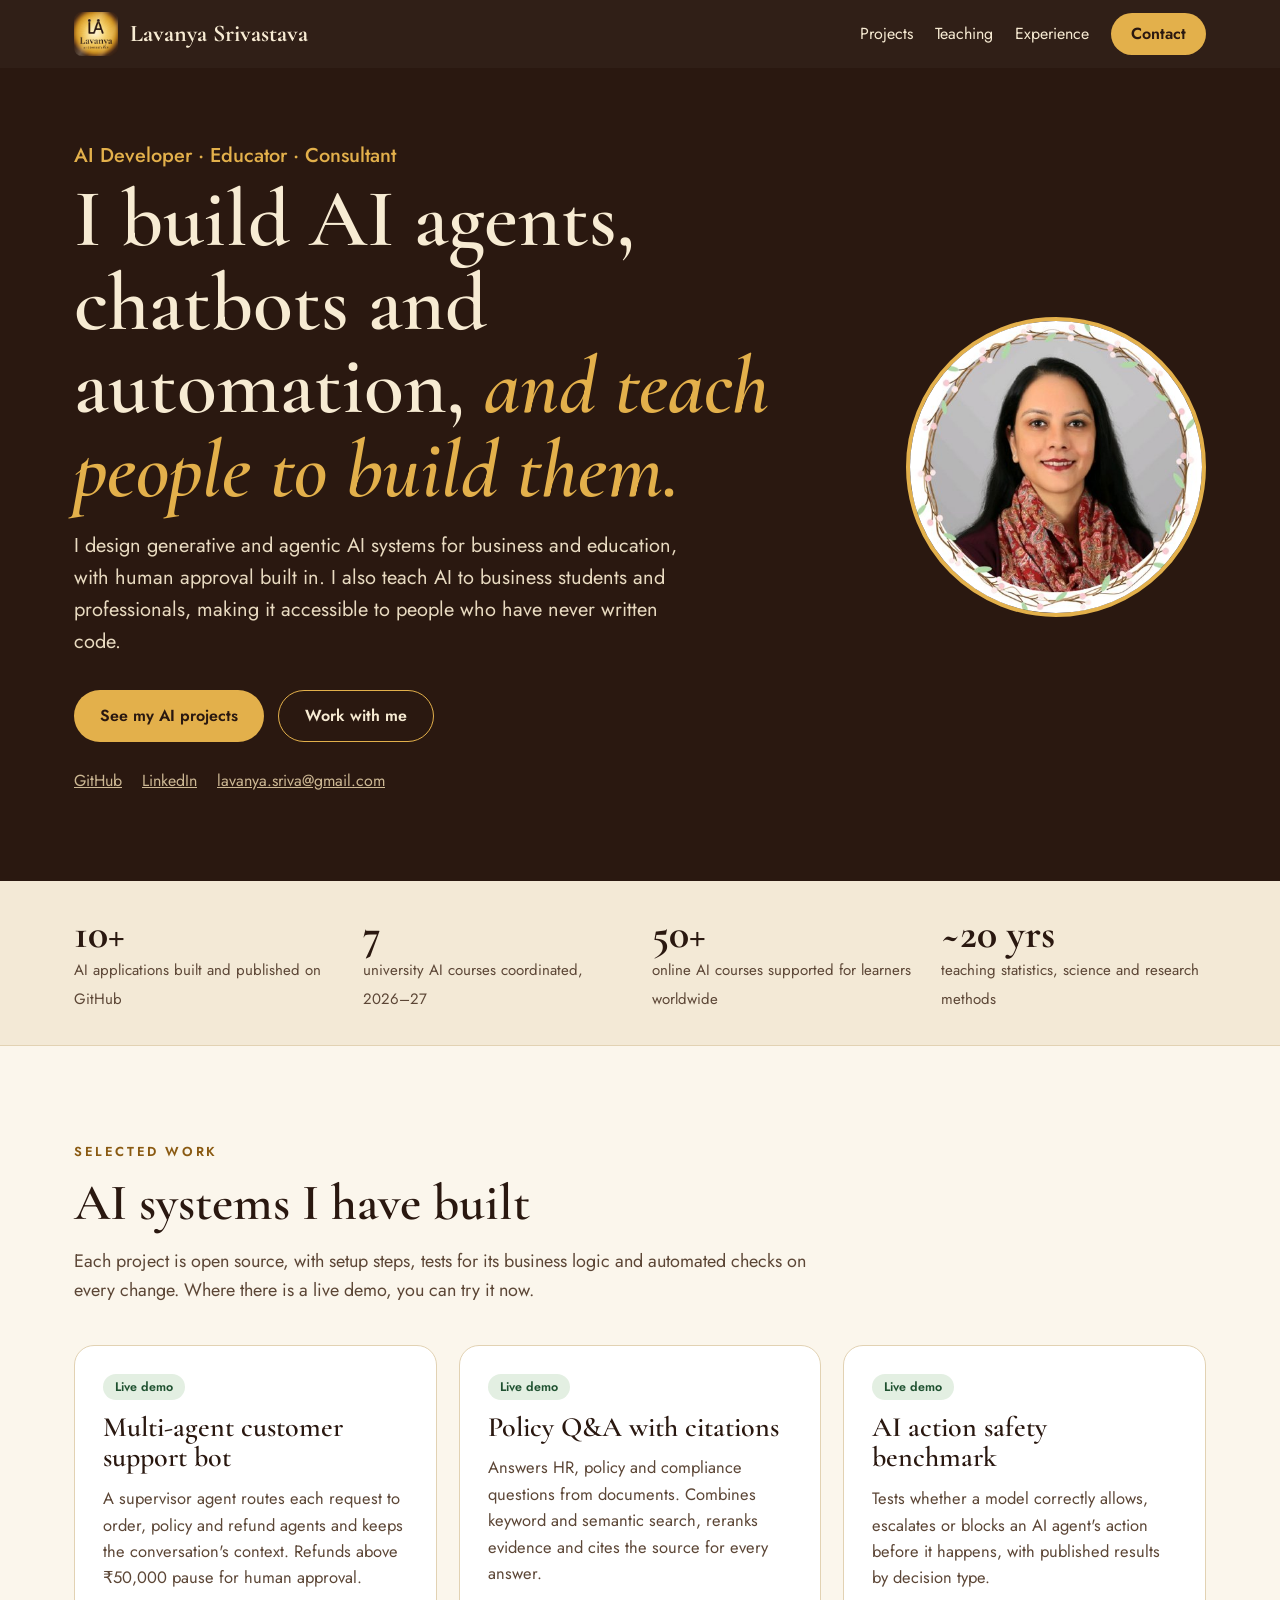
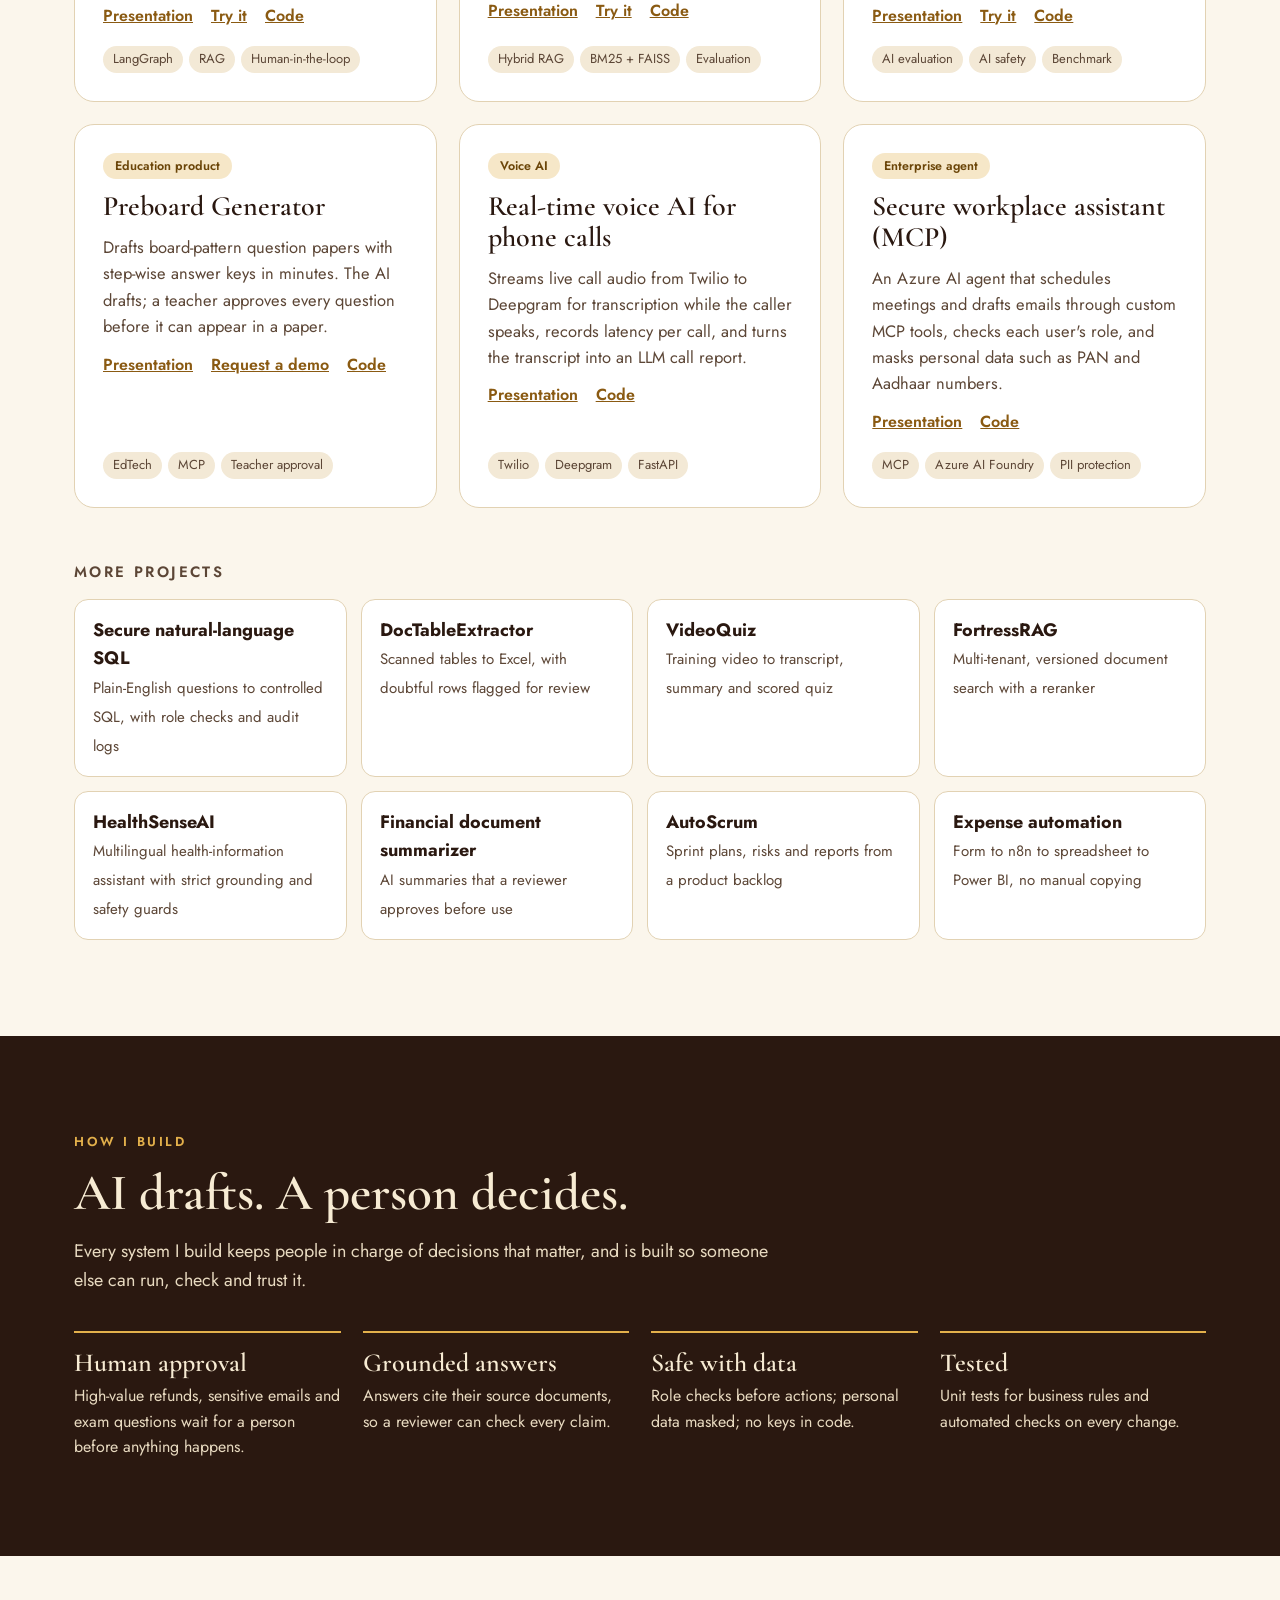
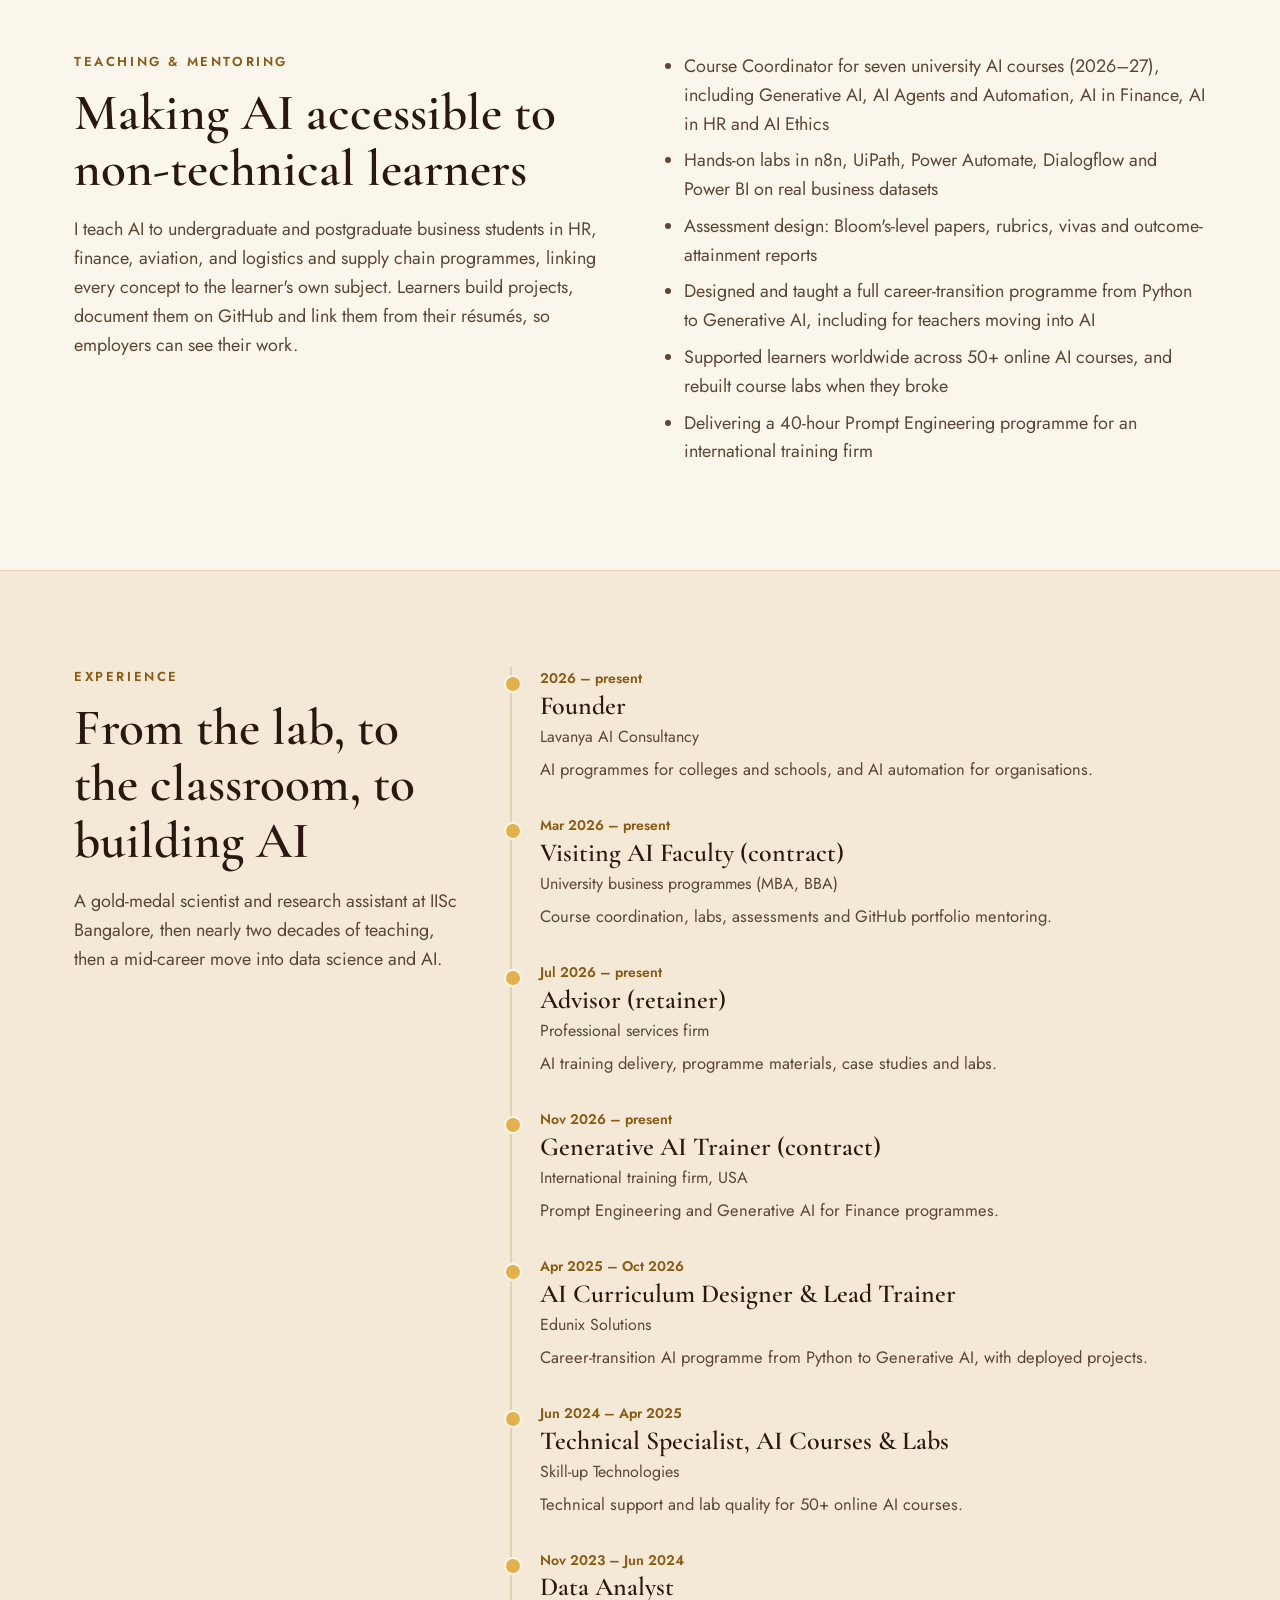
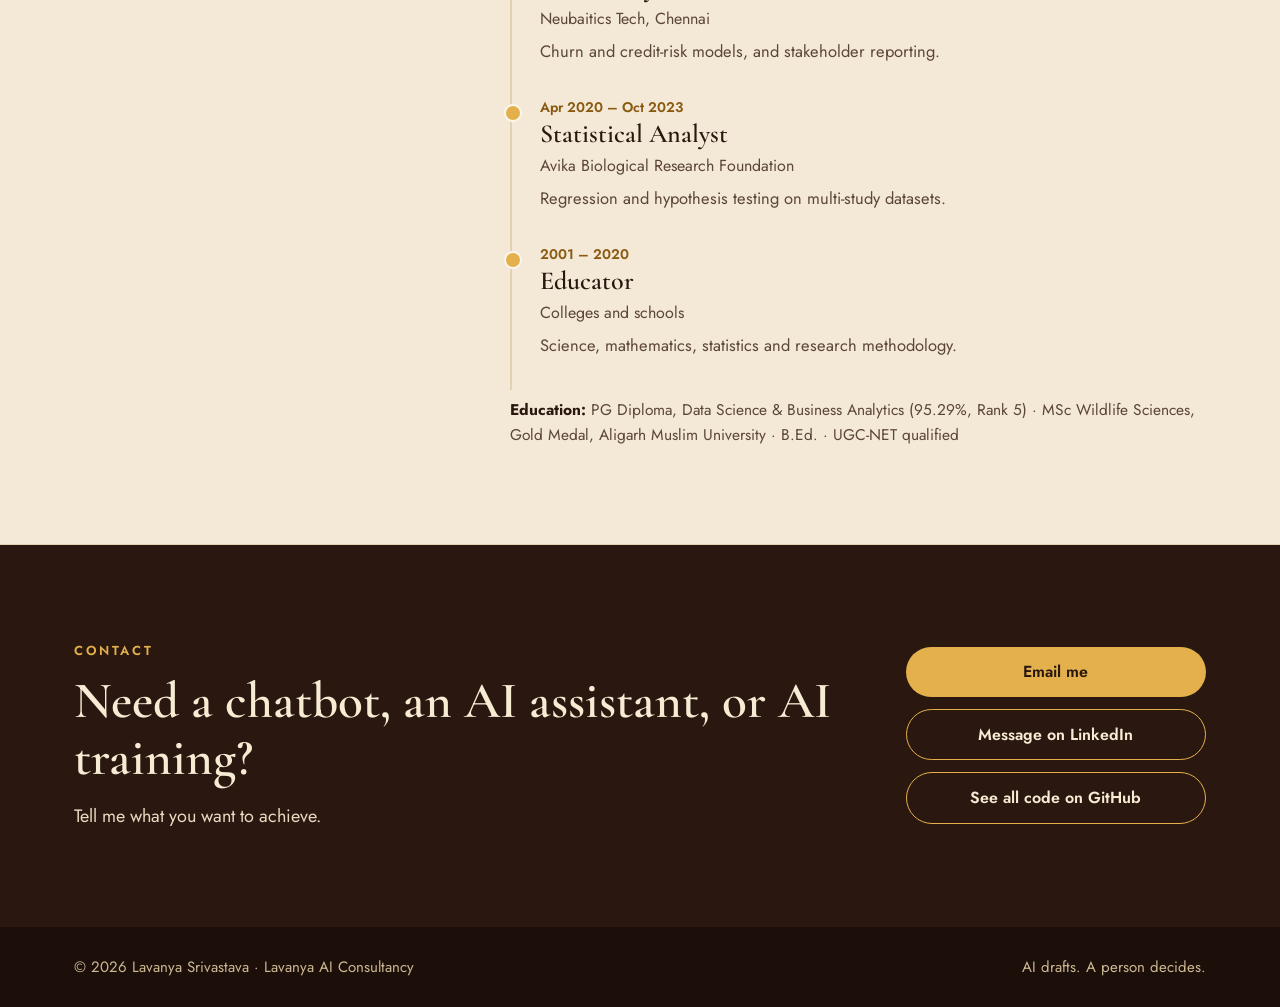
==== commit 1da98a8b: "Add project presentations with animated architecture flows Six browser presentations (one per flagsh" ====
--- a/index.html
+++ b/index.html
@@ -9,8 +9,8 @@
 <meta property="og:title" content="Lavanya Srivastava — AI Developer, Educator & Consultant">
 <meta property="og:description" content="AI agents, chatbots and automation for business and education. Live demos and code.">
 <meta property="og:type" content="website">
-<meta property="og:url" content="https://lavanya-portfolio.vercel.app/">
-<meta property="og:image" content="https://lavanya-portfolio.vercel.app/assets/lavanya.jpg">
+<meta property="og:url" content="https://lavanya-portfolio-azure.vercel.app/">
+<meta property="og:image" content="https://lavanya-portfolio-azure.vercel.app/assets/lavanya.jpg">
 <link rel="icon" href="assets/favicon.png">
 <link rel="preconnect" href="https://fonts.googleapis.com">
 <link rel="preconnect" href="https://fonts.gstatic.com" crossorigin>
@@ -164,42 +164,42 @@
         <span class="badge">Live demo</span>
         <h3>Multi-agent customer support bot</h3>
         <p>A supervisor agent routes each request to order, policy and refund agents and keeps the conversation's context. Refunds above ₹50,000 pause for human approval.</p>
-        <div class="links"><a href="https://agentic-ai-customer-support.streamlit.app/">Try it</a><a href="https://github.com/lavanya1402/agentic-ai-customer-support">Code</a></div>
+        <div class="links"><a href="present/customer-support-agents.html">Presentation</a><a href="https://agentic-ai-customer-support.streamlit.app/">Try it</a><a href="https://github.com/lavanya1402/agentic-ai-customer-support">Code</a></div>
         <div class="tags"><span class="tag">LangGraph</span><span class="tag">RAG</span><span class="tag">Human-in-the-loop</span></div>
       </article>
       <article class="card">
         <span class="badge">Live demo</span>
         <h3>Policy Q&amp;A with citations</h3>
         <p>Answers HR, policy and compliance questions from documents. Combines keyword and semantic search, reranks evidence and cites the source for every answer.</p>
-        <div class="links"><a href="https://rag-playgrounds.streamlit.app/">Try it</a><a href="https://github.com/lavanya1402/HybridRetrieval-RAG">Code</a></div>
+        <div class="links"><a href="present/policy-rag.html">Presentation</a><a href="https://rag-playgrounds.streamlit.app/">Try it</a><a href="https://github.com/lavanya1402/HybridRetrieval-RAG">Code</a></div>
         <div class="tags"><span class="tag">Hybrid RAG</span><span class="tag">BM25 + FAISS</span><span class="tag">Evaluation</span></div>
       </article>
       <article class="card">
         <span class="badge">Live demo</span>
         <h3>AI action safety benchmark</h3>
         <p>Tests whether a model correctly allows, escalates or blocks an AI agent's action before it happens, with published results by decision type.</p>
-        <div class="links"><a href="https://jev-vs-laya.streamlit.app/">Try it</a><a href="https://github.com/lavanya1402/systemone-benchlab">Code</a></div>
+        <div class="links"><a href="present/ai-action-safety-benchmark.html">Presentation</a><a href="https://jev-vs-laya.streamlit.app/">Try it</a><a href="https://github.com/lavanya1402/systemone-benchlab">Code</a></div>
         <div class="tags"><span class="tag">AI evaluation</span><span class="tag">AI safety</span><span class="tag">Benchmark</span></div>
       </article>
       <article class="card">
         <span class="badge alt">Education product</span>
         <h3>Preboard Generator</h3>
         <p>Drafts board-pattern question papers with step-wise answer keys in minutes. The AI drafts; a teacher approves every question before it can appear in a paper.</p>
-        <div class="links"><a href="#contact">Request a demo</a><a href="https://github.com/lavanya1402/preboard-generator-2310">Code</a></div>
+        <div class="links"><a href="present/preboard-generator.html">Presentation</a><a href="#contact">Request a demo</a><a href="https://github.com/lavanya1402/preboard-generator-2310">Code</a></div>
         <div class="tags"><span class="tag">EdTech</span><span class="tag">MCP</span><span class="tag">Teacher approval</span></div>
       </article>
       <article class="card">
         <span class="badge alt">Voice AI</span>
         <h3>Real-time voice AI for phone calls</h3>
         <p>Streams live call audio from Twilio to Deepgram for transcription while the caller speaks, records latency per call, and turns the transcript into an LLM call report.</p>
-        <div class="links"><a href="https://github.com/lavanya1402/realtime-voice-ai-orchestrator">Code</a></div>
+        <div class="links"><a href="present/realtime-voice-ai.html">Presentation</a><a href="https://github.com/lavanya1402/realtime-voice-ai-orchestrator">Code</a></div>
         <div class="tags"><span class="tag">Twilio</span><span class="tag">Deepgram</span><span class="tag">FastAPI</span></div>
       </article>
       <article class="card">
         <span class="badge alt">Enterprise agent</span>
         <h3>Secure workplace assistant (MCP)</h3>
         <p>An Azure AI agent that schedules meetings and drafts emails through custom MCP tools, checks each user's role, and masks personal data such as PAN and Aadhaar numbers.</p>
-        <div class="links"><a href="https://github.com/lavanya1402/lavanya-enterprise-mcp-server">Code</a></div>
+        <div class="links"><a href="present/secure-workplace-assistant.html">Presentation</a><a href="https://github.com/lavanya1402/lavanya-enterprise-mcp-server">Code</a></div>
         <div class="tags"><span class="tag">MCP</span><span class="tag">Azure AI Foundry</span><span class="tag">PII protection</span></div>
       </article>
     </div>
